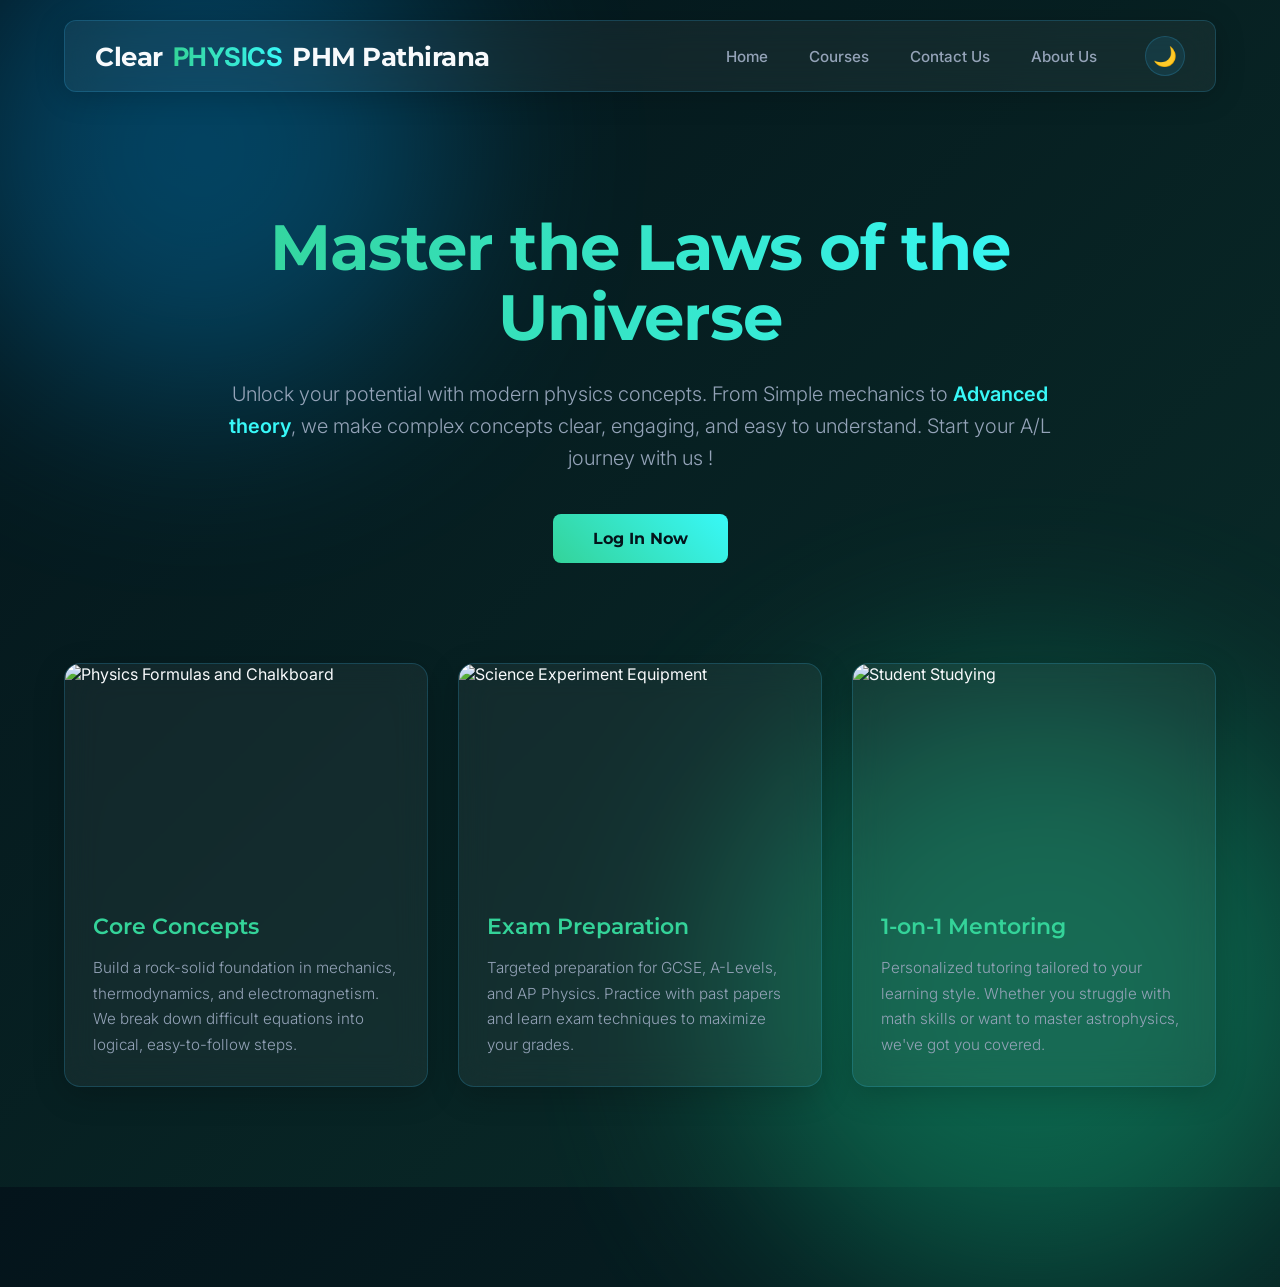
==== index.html @ cc05327d "Add files via upload" ====
<!DOCTYPE html>
<html lang="en">
<head>
    <meta charset="UTF-8">
    <meta name="viewport" content="width=device-width, initial-scale=1.0">
    <title>Physics Tuition | Master the Universe</title>
    <!-- Professional Fonts: Montserrat & Inter -->
    <link rel="preconnect" href="https://fonts.googleapis.com">
    <link href="https://fonts.googleapis.com/css2?family=Inter:wght@300;400;600&family=Montserrat:wght@500;600;700&display=swap" rel="stylesheet">
    <!-- Google Identity Services (Sign in with Google) -->
    <script src="https://accounts.google.com/gsi/client" async defer></script>
    <!-- External Stylesheet -->
    <link rel="stylesheet" href="styles.css">
</head>
<body>

    <!-- Reading Progress Bar -->
    <div class="progress-bar-container">
        <div class="progress-bar-fill" id="progress-bar-fill"></div>
    </div>

    <!-- Ambient Background Graphics -->
    <div class="graphic-shape shape-1"></div>
    <div class="graphic-shape shape-2"></div>

    <!-- Navigation -->
    <nav>
        <div class="logo">Clear<span>PHYSICS</span> PHM Pathirana</div>
        <ul class="nav-links">
            <li><a href="#" class="marketing-link" id="nav-home-link">Home</a></li>
            <li><a href="#" class="marketing-link" id="nav-courses-link">Courses</a></li>
            <li><a href="#" id="nav-contact-link">Contact Us</a></li>
            <li><a href="#" class="marketing-link">About Us</a></li>
            <li><a href="#" id="nav-edit-details-link" style="display:none;">Edit My Details</a></li>
            <li><a href="#academics-section" id="nav-academics-link" style="display:none;">My Academics</a></li>
            <li><a href="#" id="nav-signout-link" style="display:none;">Sign Out</a></li>
            <li>
                <!-- Dark/Light Mode Toggle -->
                <button id="theme-toggle" class="theme-toggle" title="Toggle Dark/Light Mode">🌙</button>
            </li>
        </ul>
    </nav>

    <!-- Hero Section -->
    <section class="hero">
        <h1>Master the Laws of the Universe</h1>
        <p>Unlock your potential with modern physics concepts. From Simple mechanics to <span>Advanced theory</span>, we make complex concepts clear, engaging, and easy to understand. Start your A/L journey with us !</p>
        <button type="button" class="btn" id="book-session-btn">Log In Now</button>
        <div class="student-status" id="student-status" style="display:none;"></div>
    </section>

    <!-- Course Mode: pick a batch to sign in for -->
    <section class="course-mode-section" id="course-mode-section" style="display:none;">
        <div class="academics-header">
            <h2>Choose Your A/L Batch</h2>
            <p>Select your batch to sign in with Google and access papers, notes, and recordings.</p>
        </div>
        <div class="course-tiles-grid" id="course-tiles-grid">
            <div class="course-select-tile" data-batch="2027">
                <h3>2027 Papers</h3>
                <p>For students sitting the 2027 A/L examination.</p>
            </div>
            <div class="course-select-tile" data-batch="2028">
                <h3>2028 Papers</h3>
                <p>For students sitting the 2028 A/L examination.</p>
            </div>
        </div>
    </section>

    <!-- Login / Booking Modal -->
    <div class="modal-overlay" id="booking-modal">
        <div class="modal-box">
            <button class="modal-close" id="modal-close-btn" title="Close">&times;</button>

            <div id="modal-pre-login">
                <h2>Sign in to Book</h2>
                <p>Sign in with Google to schedule your physics session. We'll use your account to confirm your booking details.</p>
                <div class="google-signin-slot" id="google-signin-slot"></div>
                <div class="modal-status" id="modal-status"></div>
            </div>

            <div id="modal-post-login" style="display:none;">
                <h2 id="modal-post-login-title">Complete Your Profile</h2>
                <div class="modal-user" id="modal-user">
                    <img id="modal-user-avatar" src="" alt="">
                    <div>
                        <div class="name" id="modal-user-name"></div>
                        <div class="email" id="modal-user-email"></div>
                    </div>
                </div>
                <p>Just a few details so we can set up your batch access.</p>

                <form id="registration-form" class="reg-form">
                    <label for="reg-fullname">Full Name</label>
                    <input type="text" id="reg-fullname" required placeholder="As per school records">

                    <label for="reg-whatsapp">WhatsApp Number</label>
                    <input type="tel" id="reg-whatsapp" required placeholder="0771234567 or +94771234567" inputmode="tel" maxlength="12">

                    <label for="reg-contact">Contact Number (if different)</label>
                    <input type="tel" id="reg-contact" placeholder="Optional" inputmode="tel" maxlength="12">

                    <label for="reg-parent-name">Parent / Guardian Name</label>
                    <input type="text" id="reg-parent-name" required>

                    <label for="reg-parent-contact">Parent / Guardian Contact Number</label>
                    <input type="tel" id="reg-parent-contact" required placeholder="0771234567 or +94771234567" inputmode="tel" maxlength="12">

                    <label for="reg-school">School</label>
                    <input type="text" id="reg-school" required>

                    <label for="reg-stream">A/L Stream</label>
                    <select id="reg-stream" required>
                        <option value="" disabled selected>Select your stream</option>
                        <option value="Physical Science (Maths)">Physical Science (Combined Maths)</option>
                        <option value="Biological Science">Biological Science</option>
                        <option value="Engineering Technology">Engineering Technology</option>
                        <option value="Other">Other</option>
                    </select>

                    <label for="reg-batch">A/L Batch</label>
                    <select id="reg-batch" required>
                        <option value="" disabled selected>Select your batch</option>
                        <option value="2027">2027 A/L Batch</option>
                        <option value="2028">2028 A/L Batch</option>
                    </select>

                    <button type="submit" class="btn" id="reg-submit-btn" style="width:100%; margin-top:10px;">Save & Unlock My Batch</button>
                    <button type="button" class="btn btn-danger" id="reg-clear-all-btn" style="width:100%; margin-top:10px; display:none;">Clear All My Data</button>
                    <div class="modal-status" id="reg-status"></div>
                </form>
            </div>

            <div id="modal-done" style="display:none;">
                <h2>You're All Set 🎉</h2>
                <p id="modal-done-text">Your profile is saved. Head to your batch dashboard to access notes and recordings.</p>
                <a href="#academics-section" class="btn" id="proceed-academics-btn" style="width:100%; text-align:center;">Go to My Academics</a>
            </div>
        </div>
    </div>

    <!-- Student Academics Dashboard (hidden until registered) -->
    <section class="academics-section" id="academics-section" style="display:none;">
        <div class="academics-header">
            <h2 id="academics-batch-title">My Batch</h2>
            <p>Notes and class recordings for your A/L batch, added as classes progress.</p>
        </div>

        <!-- Month picker (shown first) -->
        <div class="academics-grid" id="months-grid"></div>

        <!-- Content view for a selected month -->
        <div id="month-content-view" style="display:none;">
            <button type="button" class="back-link" id="back-to-months-btn">&larr; Back to months</button>
            <h3 id="month-content-title" class="month-content-title"></h3>

            <!-- Locked state: payment slip upload -->
            <div id="month-locked-panel" style="display:none;">
                <div class="locked-card">
                    <p id="locked-status-text">This month isn't unlocked yet. Upload your payment slip below and your teacher will review it — once accepted, you'll have permanent access.</p>
                    <form id="slip-upload-form" class="slip-form">
                        <label for="slip-file-input">Payment Slip (image or PDF)</label>
                        <input type="file" id="slip-file-input" accept="image/*,.pdf" required>
                        <button type="submit" class="btn" id="slip-submit-btn" style="width:100%; margin-top:14px;">Upload Payment Slip</button>
                        <div class="modal-status" id="slip-status"></div>
                    </form>
                </div>
            </div>

            <!-- Unlocked state: content cards -->
            <div id="month-content-panels" style="display:none;">
                <div class="academics-subhead"><h3>🎥 Live Classes</h3></div>
                <div class="academics-grid content-grid" id="live-grid"></div>

                <div class="academics-subhead"><h3>📼 Class Recordings</h3></div>
                <div class="academics-grid content-grid" id="recordings-grid"></div>

                <div class="academics-subhead"><h3>📄 Notes & PDFs</h3></div>
                <div class="academics-grid content-grid" id="notes-grid"></div>
            </div>
        </div>
    </section>

    <!-- Clear All Confirmation Modal -->
    <div class="modal-overlay" id="confirm-clear-modal">
        <div class="modal-box modal-box-small">
            <h2>Clear All Your Data?</h2>
            <p>This permanently deletes your registration details from this site and from the class records sheet. You'll need to sign in and register again from scratch to get batch access.</p>
            <div class="confirm-actions">
                <button type="button" class="btn btn-secondary" id="confirm-clear-cancel-btn">Cancel</button>
                <button type="button" class="btn btn-danger" id="confirm-clear-yes-btn">Yes, Clear Everything</button>
            </div>
            <div class="modal-status" id="confirm-clear-status"></div>
        </div>
    </div>

    <!-- Contact Mode: get in touch directly -->
    <section class="academics-section" id="contact-section" style="display:none;">
        <div class="academics-header">
            <h2>Get in Touch</h2>
            <p>Reach out directly — pick whichever way works best for you.</p>
        </div>
        <div class="contact-grid">
            <a class="contact-card" href="tel:+94777777777">
                <div class="contact-icon-badge">
                    <svg viewBox="0 0 24 24" fill="none" stroke="currentColor" stroke-width="2" stroke-linecap="round" stroke-linejoin="round">
                        <path d="M22 16.92v3a2 2 0 0 1-2.18 2 19.79 19.79 0 0 1-8.63-3.07 19.5 19.5 0 0 1-6-6 19.79 19.79 0 0 1-3.07-8.67A2 2 0 0 1 4.11 2h3a2 2 0 0 1 2 1.72c.127.96.362 1.903.7 2.81a2 2 0 0 1-.45 2.11L8.09 9.91a16 16 0 0 0 6 6l1.27-1.27a2 2 0 0 1 2.11-.45c.907.338 1.85.573 2.81.7A2 2 0 0 1 22 16.92z"/>
                    </svg>
                </div>
                <div class="contact-title">Call</div>
                <div class="contact-value">077 777 7777</div>
                <span class="contact-action">Tap to Call</span>
            </a>

            <a class="contact-card contact-whatsapp" href="https://wa.me/94777777777" target="_blank" rel="noopener">
                <div class="contact-icon-badge">
                    <svg viewBox="0 0 24 24" fill="none" stroke="currentColor" stroke-width="2" stroke-linecap="round" stroke-linejoin="round">
                        <path d="M21 11.5a8.38 8.38 0 0 1-.9 3.8 8.5 8.5 0 0 1-7.6 4.7 8.38 8.38 0 0 1-3.8-.9L3 21l1.9-5.7a8.38 8.38 0 0 1-.9-3.8 8.5 8.5 0 0 1 4.7-7.6 8.38 8.38 0 0 1 3.8-.9h.5a8.48 8.48 0 0 1 8 8v.5z"/>
                    </svg>
                </div>
                <div class="contact-title">WhatsApp</div>
                <div class="contact-value">077 777 7777</div>
                <span class="contact-action">Chat on WhatsApp</span>
            </a>

            <a class="contact-card contact-telegram" href="https://t.me/+94777777777" target="_blank" rel="noopener">
                <div class="contact-icon-badge">
                    <svg viewBox="0 0 24 24" fill="none" stroke="currentColor" stroke-width="2" stroke-linecap="round" stroke-linejoin="round">
                        <line x1="22" y1="2" x2="11" y2="13"/>
                        <polygon points="22 2 15 22 11 13 2 9 22 2"/>
                    </svg>
                </div>
                <div class="contact-title">Telegram</div>
                <div class="contact-value">077 777 7777</div>
                <span class="contact-action">Message on Telegram</span>
            </a>

            <a class="contact-card" href="mailto:mymail@gmail.com">
                <div class="contact-icon-badge">
                    <svg viewBox="0 0 24 24" fill="none" stroke="currentColor" stroke-width="2" stroke-linecap="round" stroke-linejoin="round">
                        <rect x="2" y="4" width="20" height="16" rx="2"/>
                        <path d="M22 6l-10 7L2 6"/>
                    </svg>
                </div>
                <div class="contact-title">Email</div>
                <div class="contact-value">mymail@gmail.com</div>
                <span class="contact-action">Send an Email</span>
            </a>
        </div>
    </section>

    <!-- Courses Mode: choose a batch to sign in for -->
    <section class="academics-section" id="courses-section" style="display:none;">
        <div class="academics-header">
            <h2>Choose Your Batch</h2>
            <p>Select your A/L batch to sign in and access papers, notes, and recordings.</p>
        </div>
        <div class="tiles-container courses-tiles" id="courses-tiles-grid">
            <div class="glass-tile course-tile" data-batch="2027">
                <div class="tile-content">
                    <h3>2027 Papers</h3>
                    <p>Sign in to access notes, past papers, and class recordings for the 2027 A/L batch.</p>
                </div>
            </div>
            <div class="glass-tile course-tile" data-batch="2028">
                <div class="tile-content">
                    <h3>2028 Papers</h3>
                    <p>Sign in to access notes, past papers, and class recordings for the 2028 A/L batch.</p>
                </div>
            </div>
        </div>
    </section>

    <!-- Glass Tiles with Physics Images -->
    <section class="tiles-container">
        
        <!-- Tile 1 -->
        <div class="glass-tile">
            <div class="tile-image">
                <img src="https://images.unsplash.com/photo-1635070041078-e363dbe005cb?q=80&w=600&auto=format&fit=crop" alt="Physics Formulas and Chalkboard">
            </div>
            <div class="tile-content">
                <h3>Core Concepts</h3>
                <p>Build a rock-solid foundation in mechanics, thermodynamics, and electromagnetism. We break down difficult equations into logical, easy-to-follow steps.</p>
            </div>
        </div>

        <!-- Tile 2 -->
        <div class="glass-tile">
            <div class="tile-image">
                <img src="https://images.unsplash.com/photo-1532094349884-543bc11b234d?q=80&w=600&auto=format&fit=crop" alt="Science Experiment Equipment">
            </div>
            <div class="tile-content">
                <h3>Exam Preparation</h3>
                <p>Targeted preparation for GCSE, A-Levels, and AP Physics. Practice with past papers and learn exam techniques to maximize your grades.</p>
            </div>
        </div>

        <!-- Tile 3 -->
        <div class="glass-tile">
            <div class="tile-image">
                <img src="https://images.unsplash.com/photo-1546410531-bb4caa6b424d?q=80&w=600&auto=format&fit=crop" alt="Student Studying">
            </div>
            <div class="tile-content">
                <h3>1-on-1 Mentoring</h3>
                <p>Personalized tutoring tailored to your learning style. Whether you struggle with math skills or want to master astrophysics, we've got you covered.</p>
            </div>
        </div>
    </section>

    <!-- External JavaScript -->
    <script src="script.js"></script>
</body>
</html>
---- styles.css ----
/* --- Dark Mode (Default): Blue & Green Ocean Theme --- */
:root {
    --bg-gradient: linear-gradient(135deg, #04141b 0%, #0a2e2a 100%);
    --text-light: #F8FAFC;
    --text-muted: #94A3B8;
    --accent-blue:#34D399 ;     /* Bright familiar blue */
    --accent-green: #38f8f8;    /* Mint/Emerald green */
    --btn-text: #04141b;
    --glass-bg: rgba(255, 255, 255, 0.05);
    --glass-border: rgba(56, 189, 248, 0.2);
    --glass-shadow: rgba(0, 0, 0, 0.2);
    --hover-bg: rgba(56, 189, 248, 0.1);
    --shape-1: #0284c7;         /* Solid Blue */
    --shape-2: #10B981;         /* Solid Green */
}

/* --- Light Mode: Clean Crisp Blue/Green --- */
body[data-theme="light"] {
    --bg-gradient: linear-gradient(135deg, #f0f9ff 0%, #e6fffa 100%);
    --text-light: #0f172a;      /* Dark slate text for readability */
    --text-muted: #475569;
    --accent-blue: #0284c7;     /* Deep professional blue */
    --accent-green: #059669;    /* Deep professional green */
    --btn-text: #ffffff;
    --glass-bg: rgba(255, 255, 255, 0.6);
    --glass-border: rgba(2, 132, 199, 0.2);
    --glass-shadow: rgba(2, 132, 199, 0.1);
    --hover-bg: rgba(2, 132, 199, 0.08);
    --shape-1: #bae6fd;         /* Soft light blue */
    --shape-2: #a7f3d0;         /* Soft light green */
}

* {
    margin: 0;
    padding: 0;
    box-sizing: border-box;
    font-family: 'Inter', sans-serif;
}

body {
    background: var(--bg-gradient);
    color: var(--text-light);
    min-height: 100vh;
    display: flex;
    flex-direction: column;
    align-items: center;
    overflow-x: hidden;
    position: relative;
    transition: background 0.4s ease, color 0.4s ease;
}

/* --- Reading Progress Bar --- */
.progress-bar-container {
    position: fixed;
    top: 0;
    left: 0;
    width: 100%;
    height: 4px;
    background: transparent;
    z-index: 2000;
}

.progress-bar-fill {
    height: 100%;
    width: 0%;
    background: linear-gradient(90deg, var(--accent-blue), var(--accent-green));
    transition: width 0.1s ease-out;
}

/* --- Ambient Science Background Graphics --- */
.graphic-shape {
    position: absolute;
    border-radius: 50%;
    filter: blur(100px);
    z-index: -1;
    opacity: 0.4;
    transition: background 0.4s ease;
}
.shape-1 { top: -100px; left: -50px; width: 500px; height: 500px; background: var(--shape-1); }
.shape-2 { bottom: -100px; right: -50px; width: 600px; height: 600px; background: var(--shape-2); }

/* --- Navigation --- */
nav {
    width: 90%;
    max-width: 1200px;
    margin: 20px auto;
    padding: 15px 30px;
    background: var(--glass-bg);
    backdrop-filter: blur(16px);
    -webkit-backdrop-filter: blur(16px);
    border: 1px solid var(--glass-border);
    border-radius: 12px;
    display: flex;
    justify-content: space-between;
    align-items: center;
    box-shadow: 0 4px 30px var(--glass-shadow);
    position: sticky;
    top: 10px;
    z-index: 100;
}

.logo {
    font-family: 'Montserrat', sans-serif;
    font-weight: 700;
    font-size: 1.6rem;
    letter-spacing: -0.5px;
    color: var(--text-light);
    display: flex;
    align-items: center;
    gap: 10px;
}

.logo span {
    /* Beautiful Blue to Green Gradient */
    background: linear-gradient(90deg, var(--accent-blue), var(--accent-green));
    -webkit-background-clip: text;
    -webkit-text-fill-color: transparent;
}

.nav-links {
    display: flex;
    gap: 5px;
    list-style: none;
    align-items: center;
}

.nav-links a {
    color: var(--text-muted);
    text-decoration: none;
    font-weight: 500;
    font-size: 0.95rem;
    transition: color 0.3s ease, background 0.3s ease;
    padding: 8px 18px;
    border-radius: 8px;
}

.nav-links a:hover {
    color: var(--text-light);
    background: var(--hover-bg);
}

/* --- Dark/Light Mode Toggle Button --- */
.theme-toggle {
    background: var(--hover-bg);
    border: 1px solid var(--glass-border);
    width: 40px;
    height: 40px;
    border-radius: 50%;
    cursor: pointer;
    font-size: 1.2rem;
    display: flex;
    align-items: center;
    justify-content: center;
    transition: transform 0.3s ease, background 0.3s ease;
    margin-left: 10px;
    color: var(--text-light);
}

.theme-toggle:hover {
    transform: rotate(20deg) scale(1.1);
    background: var(--accent-blue);
    color: var(--btn-text);
}

/* --- Hero Section --- */
.hero {
    text-align: center;
    padding: 100px 20px 80px;
    max-width: 900px;
}

.hero h1 {
    font-family: 'Montserrat', sans-serif;
    font-size: 4rem;
    font-weight: 700;
    margin-bottom: 25px;
    line-height: 1.1;
    letter-spacing: -1px;
    background: linear-gradient(90deg, var(--accent-blue), var(--accent-green));
    -webkit-background-clip: text;
    -webkit-text-fill-color: transparent;
}

.hero p {
    font-size: 1.25rem;
    font-weight: 300;
    margin-bottom: 40px;
    color: var(--text-muted);
    line-height: 1.6;
}

.hero p span {
    color: var(--accent-green);
    font-weight: 600;
}

.btn {
    padding: 15px 40px;
    background: linear-gradient(45deg, var(--accent-blue), var(--accent-green));
    color: var(--btn-text);
    text-decoration: none;
    border-radius: 8px;
    font-weight: 700;
    font-size: 1rem;
    font-family: 'Montserrat', sans-serif;
    transition: transform 0.3s ease, box-shadow 0.3s ease;
    border: none;
    display: inline-block;
}

.btn:hover {
    transform: translateY(-3px);
    box-shadow: 0 10px 25px rgba(56, 189, 248, 0.4);
}

/* --- Course Mode: batch picker before sign-in --- */
body.course-mode .hero,
body.course-mode .tiles-container:not(.courses-tiles) {
    display: none !important;
}

.course-tile {
    cursor: pointer;
}

.course-tile:hover {
    border-color: var(--accent-blue);
}

/* --- Contact Mode --- */
body.contact-mode .hero,
body.contact-mode .tiles-container {
    display: none !important;
}

.contact-grid {
    display: grid;
    grid-template-columns: repeat(auto-fit, minmax(220px, 1fr));
    gap: 24px;
}

.contact-card {
    background: var(--glass-bg);
    backdrop-filter: blur(16px);
    -webkit-backdrop-filter: blur(16px);
    border: 1px solid var(--glass-border);
    border-radius: 16px;
    padding: 32px 24px;
    text-align: center;
    text-decoration: none;
    display: flex;
    flex-direction: column;
    align-items: center;
    gap: 6px;
    transition: transform 0.3s ease, border-color 0.3s ease, box-shadow 0.3s ease;
}

.contact-card:hover {
    transform: translateY(-8px);
    border-color: var(--accent-green);
    box-shadow: 0 12px 32px var(--glass-shadow);
}

.contact-icon-badge {
    width: 64px;
    height: 64px;
    border-radius: 50%;
    display: flex;
    align-items: center;
    justify-content: center;
    background: linear-gradient(135deg, var(--accent-blue), var(--accent-green));
    color: var(--btn-text);
    margin-bottom: 10px;
    transition: transform 0.3s ease;
}

.contact-icon-badge svg {
    width: 28px;
    height: 28px;
}

.contact-card:hover .contact-icon-badge {
    transform: scale(1.08);
}

.contact-title {
    font-family: 'Montserrat', sans-serif;
    font-weight: 600;
    font-size: 1.1rem;
    color: var(--text-light);
}

.contact-value {
    color: var(--text-muted);
    font-size: 0.9rem;
}

.contact-action {
    margin-top: 14px;
    padding: 8px 18px;
    border-radius: 20px;
    font-size: 0.8rem;
    font-weight: 600;
    background: linear-gradient(45deg, var(--accent-blue), var(--accent-green));
    color: var(--btn-text);
}

.contact-whatsapp .contact-icon-badge {
    background: #25D366;
    color: #ffffff;
}

.contact-whatsapp:hover {
    border-color: #25D366;
}

.contact-whatsapp:hover .contact-action {
    background: #25D366;
}

.contact-telegram .contact-icon-badge {
    background: #29A9EB;
    color: #ffffff;
}

.contact-telegram:hover {
    border-color: #29A9EB;
}

.contact-telegram:hover .contact-action {
    background: #29A9EB;
}

/* --- Student Mode: hide marketing content, focus on academics --- */
body.student-mode .hero,
body.student-mode .tiles-container,
body.student-mode .marketing-link {
    display: none !important;
}

body.student-mode .academics-section {
    margin-top: 60px;
}

/* --- Student Academics Dashboard --- */
.academics-section {
    width: 90%;
    max-width: 1200px;
    margin: 20px auto 60px;
}

.academics-header {
    text-align: center;
    margin-bottom: 30px;
}

.academics-header h2 {
    font-family: 'Montserrat', sans-serif;
    font-size: 2.2rem;
    background: linear-gradient(90deg, var(--accent-blue), var(--accent-green));
    -webkit-background-clip: text;
    -webkit-text-fill-color: transparent;
    margin-bottom: 10px;
}

.academics-header p {
    color: var(--text-muted);
}

.academics-subhead {
    margin: 30px 0 15px;
}

.academics-subhead h3 {
    font-family: 'Montserrat', sans-serif;
    font-size: 1.2rem;
    color: var(--text-light);
}

.academics-grid {
    display: grid;
    grid-template-columns: repeat(auto-fit, minmax(260px, 1fr));
    gap: 20px;
}

.academics-card {
    background: var(--glass-bg);
    backdrop-filter: blur(16px);
    -webkit-backdrop-filter: blur(16px);
    border: 1px solid var(--glass-border);
    border-radius: 14px;
    padding: 20px;
    display: flex;
    flex-direction: column;
    gap: 8px;
    text-decoration: none;
    transition: transform 0.3s ease, border-color 0.3s ease;
}

.academics-card:hover {
    transform: translateY(-4px);
    border-color: var(--accent-green);
}

.academics-card .card-title {
    font-weight: 600;
    color: var(--text-light);
    font-size: 1rem;
}

.academics-card .card-meta {
    font-size: 0.8rem;
    color: var(--accent-green);
}

.academics-empty {
    color: var(--text-muted);
    font-size: 0.9rem;
    font-style: italic;
}

.student-status {
    margin-top: 15px;
    font-size: 0.9rem;
    color: var(--accent-green);
}

/* --- Glass Tiles Section --- */
.tiles-container {
    display: grid;
    grid-template-columns: repeat(auto-fit, minmax(320px, 1fr));
    gap: 30px;
    width: 90%;
    max-width: 1200px;
    margin: 20px auto 100px;
}

.glass-tile {
    background: var(--glass-bg);
    backdrop-filter: blur(16px);
    -webkit-backdrop-filter: blur(16px);
    border: 1px solid var(--glass-border);
    border-radius: 16px;
    overflow: hidden;
    box-shadow: 0 8px 32px var(--glass-shadow);
    transition: transform 0.4s ease, border-color 0.4s ease;
    display: flex;
    flex-direction: column;
}

.glass-tile:hover {
    transform: translateY(-8px);
    border-color: var(--accent-green);
}

.tile-image {
    height: 220px;
    width: 100%;
    overflow: hidden;
}

.tile-image img {
    width: 100%;
    height: 100%;
    object-fit: cover;
    transition: transform 0.5s ease;
}

.glass-tile:hover .tile-image img {
    transform: scale(1.05);
}

.tile-content {
    padding: 28px;
    flex-grow: 1;
    display: flex;
    flex-direction: column;
}

.glass-tile h3 {
    font-family: 'Montserrat', sans-serif;
    font-size: 1.4rem;
    margin-bottom: 15px;
    font-weight: 600;
    color: var(--accent-blue); /* Using familiar blue for titles */
}

.glass-tile p {
    font-weight: 300;
    line-height: 1.7;
    color: var(--text-muted);
    font-size: 0.95rem;
}

/* --- Login Modal --- */
.modal-overlay {
    display: none;
    position: fixed;
    inset: 0;
    background: rgba(0, 0, 0, 0.6);
    backdrop-filter: blur(4px);
    z-index: 1000;
    align-items: center;
    justify-content: center;
}

.modal-overlay.active {
    display: flex;
}

.modal-box {
    background: var(--bg-gradient);
    border: 1px solid var(--glass-border);
    border-radius: 16px;
    padding: 40px;
    width: 90%;
    max-width: 380px;
    text-align: center;
    box-shadow: 0 20px 60px rgba(0, 0, 0, 0.4);
    position: relative;
    animation: modalIn 0.25s ease;
}

@keyframes modalIn {
    from { opacity: 0; transform: translateY(-20px) scale(0.97); }
    to { opacity: 1; transform: translateY(0) scale(1); }
}

.modal-close {
    position: absolute;
    top: 14px;
    right: 16px;
    background: none;
    border: none;
    color: var(--text-muted);
    font-size: 1.4rem;
    cursor: pointer;
    line-height: 1;
}

.modal-close:hover {
    color: var(--text-light);
}

.modal-box h2 {
    font-family: 'Montserrat', sans-serif;
    font-size: 1.5rem;
    margin-bottom: 10px;
    color: var(--text-light);
}

.modal-box p {
    color: var(--text-muted);
    font-size: 0.95rem;
    margin-bottom: 28px;
    line-height: 1.5;
}

.google-signin-slot {
    display: flex;
    justify-content: center;
    margin-bottom: 10px;
}

.modal-status {
    margin-top: 18px;
    font-size: 0.85rem;
    color: var(--accent-green);
    min-height: 1.2em;
}

/* After successful login: booking confirmation state */
.modal-user {
    display: none;
    align-items: center;
    gap: 12px;
    background: var(--glass-bg);
    border: 1px solid var(--glass-border);
    border-radius: 10px;
    padding: 12px 16px;
    margin-bottom: 20px;
    text-align: left;
}

.modal-user img {
    width: 40px;
    height: 40px;
    border-radius: 50%;
}

.modal-user .name {
    font-weight: 600;
    font-size: 0.95rem;
    color: var(--text-light);
}

.modal-user .email {
    font-size: 0.8rem;
    color: var(--text-muted);
}

/* --- Registration Form --- */
.reg-form {
    display: flex;
    flex-direction: column;
    text-align: left;
    gap: 4px;
    max-height: 55vh;
    overflow-y: auto;
    padding-right: 4px;
}

.reg-form label {
    font-size: 0.8rem;
    color: var(--text-muted);
    margin-top: 10px;
    font-weight: 500;
}

.reg-form input,
.reg-form select {
    background: var(--glass-bg);
    border: 1px solid var(--glass-border);
    border-radius: 8px;
    padding: 10px 12px;
    color: var(--text-light);
    font-size: 0.95rem;
    font-family: inherit;
}

.reg-form input:focus,
.reg-form select:focus {
    outline: none;
    border-color: var(--accent-blue);
}

.reg-form select option {
    color: #0f172a;
}

.reg-form input.input-error {
    border-color: #f87171;
}

.reg-form .field-error {
    color: #f87171;
    font-size: 0.75rem;
    margin-top: 2px;
}

/* --- Danger / Secondary Buttons --- */
.btn-danger {
    background: transparent;
    background-image: none;
    border: 1px solid #f87171;
    color: #f87171;
    box-shadow: none;
}

.btn-danger:hover {
    background: rgba(248, 113, 113, 0.1);
    transform: none;
    box-shadow: none;
}

.btn-secondary {
    background: var(--glass-bg);
    background-image: none;
    border: 1px solid var(--glass-border);
    color: var(--text-light);
    box-shadow: none;
}

.btn-secondary:hover {
    background: var(--hover-bg);
    transform: none;
    box-shadow: none;
}

/* --- Small Confirmation Dialog (stacks above the main modal) --- */
#confirm-clear-modal {
    z-index: 1100;
}

.modal-box-small {
    max-width: 340px;
    padding: 32px;
}

.confirm-actions {
    display: flex;
    flex-direction: column;
    gap: 10px;
    margin-top: 10px;
}

/* Responsive Design */
@media (max-width: 768px) {
    .hero h1 {
        font-size: 2.8rem;
    }
    nav {
        flex-direction: column;
        border-radius: 12px;
        padding: 15px;
        gap: 15px;
    }
    .nav-links {
        flex-wrap: wrap;
        justify-content: center;
    }
}

/* =========================================================
   Months & Content View (LMS)
   ========================================================= */
.back-link {
    background: none;
    border: none;
    color: var(--accent-blue);
    font-weight: 600;
    cursor: pointer;
    font-size: 0.9rem;
    padding: 8px 0;
    margin-bottom: 10px;
}
.back-link:hover { text-decoration: underline; }

.month-content-title {
    font-family: 'Montserrat', sans-serif;
    font-size: 1.6rem;
    margin-bottom: 20px;
    background: linear-gradient(90deg, var(--accent-blue), var(--accent-green));
    -webkit-background-clip: text;
    -webkit-text-fill-color: transparent;
}

.card-desc {
    font-size: 0.82rem;
    color: var(--text-muted);
    margin-top: 4px;
}

.month-card { cursor: pointer; }

.locked-card {
    background: var(--glass-bg);
    border: 1px solid var(--glass-border);
    border-radius: 14px;
    padding: 28px;
    max-width: 480px;
}
.locked-card p {
    color: var(--text-muted);
    margin-bottom: 6px;
    line-height: 1.5;
}

.slip-form {
    display: flex;
    flex-direction: column;
    gap: 6px;
    margin-top: 16px;
}
.slip-form label {
    font-size: 0.8rem;
    color: var(--text-muted);
    font-weight: 500;
}
.slip-form input[type="file"] {
    background: var(--glass-bg);
    border: 1px solid var(--glass-border);
    border-radius: 8px;
    padding: 10px;
    color: var(--text-light);
    font-size: 0.85rem;
}

.content-grid {
    grid-template-columns: repeat(auto-fit, minmax(220px, 1fr));
}

.content-card {
    background: var(--glass-bg);
    backdrop-filter: blur(16px);
    -webkit-backdrop-filter: blur(16px);
    border: 1px solid var(--glass-border);
    border-radius: 14px;
    padding: 22px;
    display: flex;
    flex-direction: column;
    align-items: flex-start;
    gap: 6px;
    text-decoration: none;
    position: relative;
    transition: transform 0.3s ease, border-color 0.3s ease;
}
.content-card:hover {
    transform: translateY(-4px);
    border-color: var(--accent-green);
}
.content-card-icon {
    font-size: 1.8rem;
    margin-bottom: 6px;
}
.content-card .card-title {
    font-weight: 600;
    color: var(--text-light);
    font-size: 1rem;
}
.content-card .card-meta {
    font-size: 0.8rem;
    color: var(--text-muted);
}
.content-card-action {
    margin-top: 12px;
    padding: 7px 16px;
    border-radius: 20px;
    font-size: 0.78rem;
    font-weight: 600;
    background: linear-gradient(45deg, var(--accent-blue), var(--accent-green));
    color: var(--btn-text);
}
.content-card-badge {
    position: absolute;
    top: 14px;
    right: 14px;
    font-size: 0.7rem;
    font-weight: 700;
    color: #f87171;
}
.content-card--recording .content-card-action { background: linear-gradient(45deg, #6366f1, var(--accent-blue)); }
.content-card--pdf .content-card-action { background: linear-gradient(45deg, var(--accent-green), #059669); }

/* =========================================================
   Admin Dashboard
   ========================================================= */
.admin-shell {
    width: 92%;
    max-width: 1300px;
    margin: 30px auto 80px;
}

.admin-tabs {
    display: flex;
    flex-wrap: wrap;
    gap: 8px;
    margin-bottom: 24px;
}
.admin-tab-btn {
    background: var(--glass-bg);
    border: 1px solid var(--glass-border);
    color: var(--text-muted);
    padding: 10px 20px;
    border-radius: 10px;
    cursor: pointer;
    font-weight: 600;
    font-size: 0.9rem;
    font-family: 'Montserrat', sans-serif;
}
.admin-tab-btn.active {
    color: var(--btn-text);
    background: linear-gradient(45deg, var(--accent-blue), var(--accent-green));
    border-color: transparent;
}

.admin-panel { display: none; }
.admin-panel.active { display: block; }

.admin-card {
    background: var(--glass-bg);
    border: 1px solid var(--glass-border);
    border-radius: 14px;
    padding: 24px;
    margin-bottom: 20px;
}

.admin-card h3 {
    font-family: 'Montserrat', sans-serif;
    margin-bottom: 14px;
    color: var(--text-light);
}

.admin-form-row {
    display: flex;
    flex-wrap: wrap;
    gap: 12px;
    margin-bottom: 12px;
}
.admin-form-row input,
.admin-form-row select,
.admin-form-row textarea {
    flex: 1 1 180px;
    background: rgba(255,255,255,0.06);
    border: 1px solid var(--glass-border);
    border-radius: 8px;
    padding: 10px 12px;
    color: var(--text-light);
    font-size: 0.9rem;
    font-family: inherit;
}

.admin-table-wrap { overflow-x: auto; }
.admin-table {
    width: 100%;
    border-collapse: collapse;
    font-size: 0.85rem;
}
.admin-table th, .admin-table td {
    text-align: left;
    padding: 10px 12px;
    border-bottom: 1px solid var(--glass-border);
    white-space: nowrap;
}
.admin-table th {
    color: var(--text-muted);
    font-weight: 600;
    font-size: 0.75rem;
    text-transform: uppercase;
    letter-spacing: 0.03em;
}

.pill {
    display: inline-block;
    padding: 3px 10px;
    border-radius: 20px;
    font-size: 0.72rem;
    font-weight: 700;
}
.pill-pending { background: rgba(250, 204, 21, 0.15); color: #facc15; }
.pill-accepted { background: rgba(52, 211, 153, 0.15); color: #34d399; }
.pill-rejected { background: rgba(248, 113, 113, 0.15); color: #f87171; }
.pill-active { background: rgba(52, 211, 153, 0.15); color: #34d399; }
.pill-blocked { background: rgba(248, 113, 113, 0.15); color: #f87171; }

.admin-btn-sm {
    padding: 6px 14px;
    border-radius: 8px;
    font-size: 0.78rem;
    font-weight: 600;
    cursor: pointer;
    border: 1px solid var(--glass-border);
    background: var(--glass-bg);
    color: var(--text-light);
    margin-right: 6px;
}
.admin-btn-sm.accept { border-color: #34d399; color: #34d399; }
.admin-btn-sm.reject { border-color: #f87171; color: #f87171; }
.admin-btn-sm:hover { background: var(--hover-bg); }

.admin-login-gate {
    max-width: 420px;
    margin: 100px auto;
    text-align: center;
}
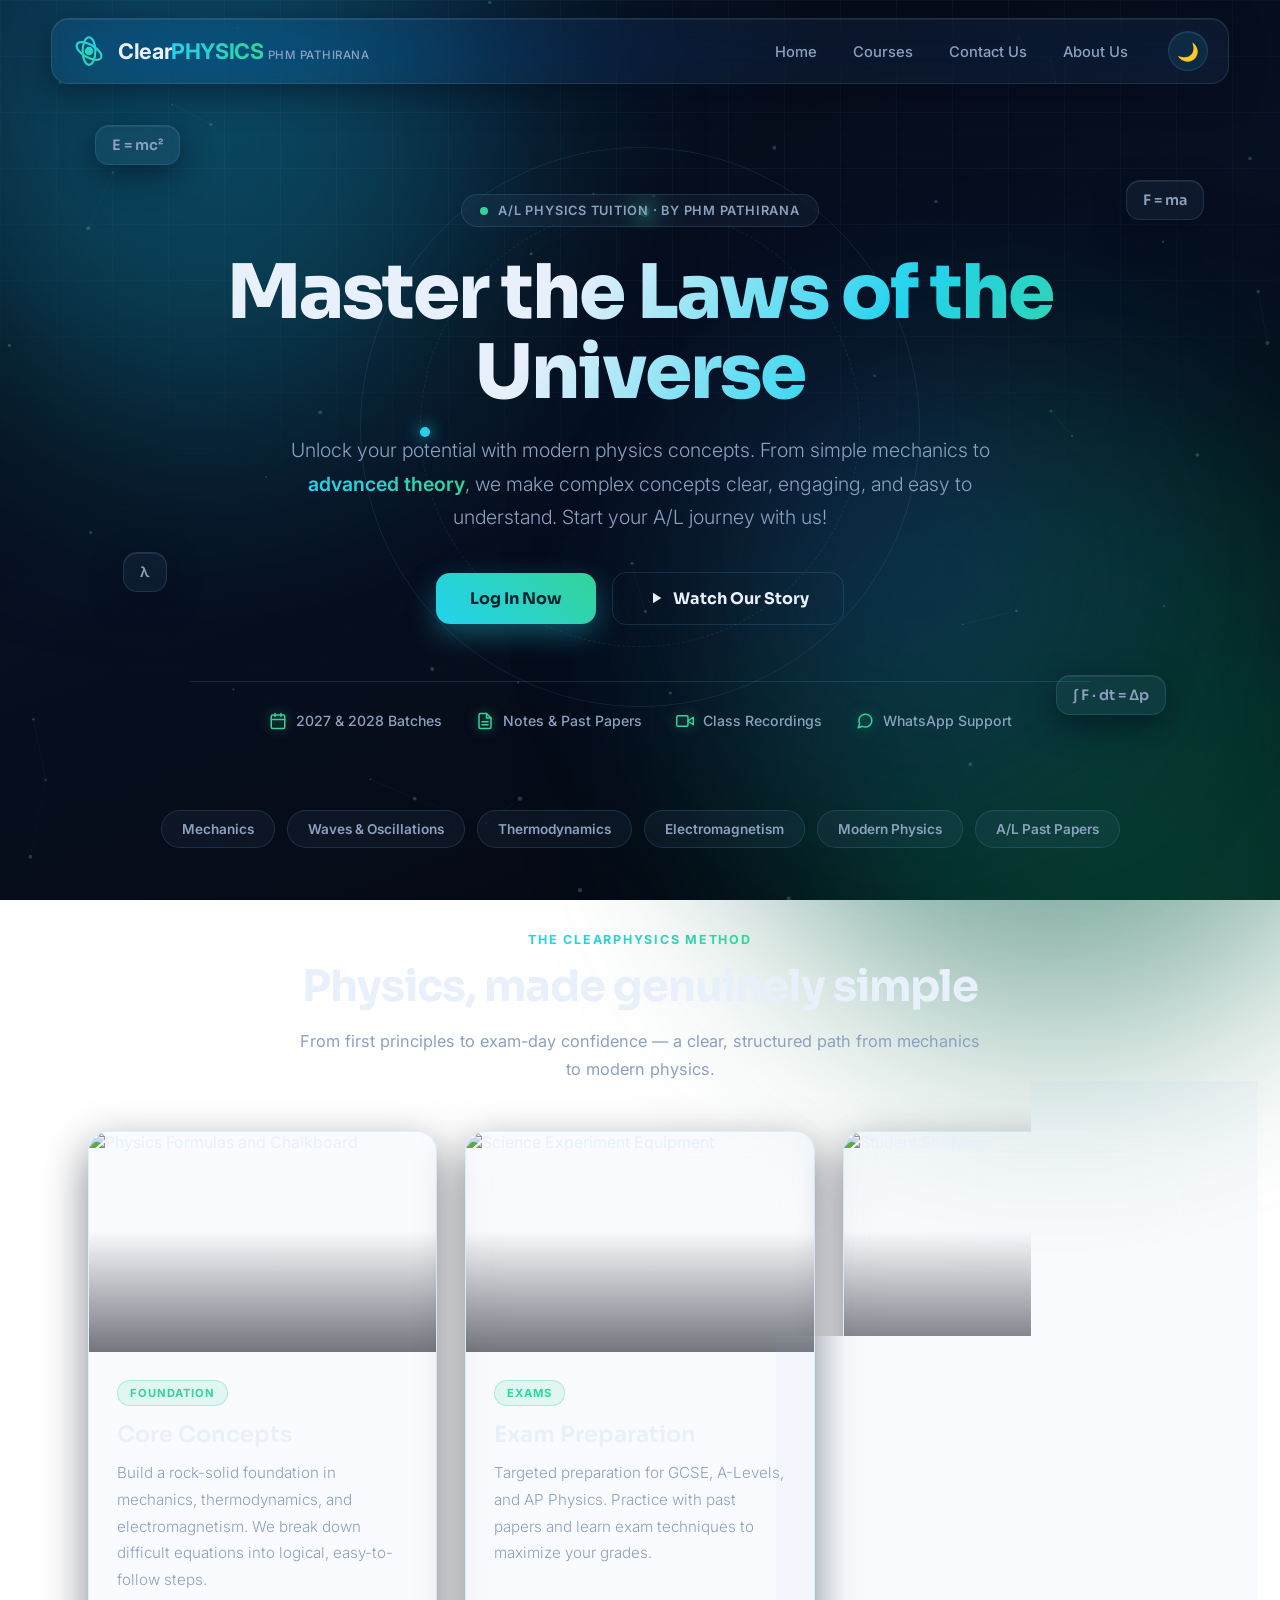
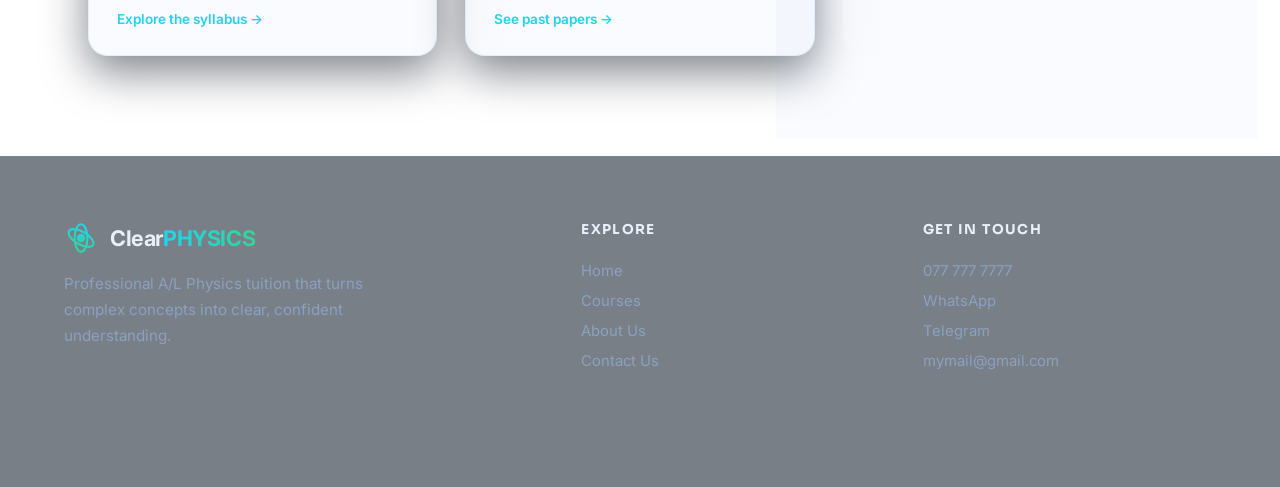
==== commit 54115019: "Redesign site with premium physics tuition UI" ====
--- a/index.html
+++ b/index.html
@@ -3,10 +3,13 @@
 <head>
     <meta charset="UTF-8">
     <meta name="viewport" content="width=device-width, initial-scale=1.0">
-    <title>Physics Tuition | Master the Universe</title>
-    <!-- Professional Fonts: Montserrat & Inter -->
+    <meta name="description" content="ClearPHYSICS — professional A/L Physics tuition by PHM Pathirana. Notes, past papers, live classes and recordings for the 2027 & 2028 A/L batches.">
+    <title>ClearPHYSICS | Master the Universe — A/L Physics Tuition</title>
+    <link rel="icon" href="data:image/svg+xml,%3Csvg xmlns='http://www.w3.org/2000/svg' viewBox='0 0 32 32'%3E%3Cdefs%3E%3ClinearGradient id='g' x1='0' y1='0' x2='1' y2='1'%3E%3Cstop offset='0' stop-color='%2322d3ee'/%3E%3Cstop offset='1' stop-color='%2334d399'/%3E%3C/linearGradient%3E%3C/defs%3E%3Ccircle cx='16' cy='16' r='4' fill='url(%23g)'/%3E%3Cellipse cx='16' cy='16' rx='13' ry='6' fill='none' stroke='url(%23g)' stroke-width='2' transform='rotate(30 16 16)'/%3E%3Cellipse cx='16' cy='16' rx='13' ry='6' fill='none' stroke='url(%23g)' stroke-width='2' transform='rotate(90 16 16)'/%3E%3C/svg%3E">
+    <!-- Professional Fonts: Sora (display) & Inter (body) -->
     <link rel="preconnect" href="https://fonts.googleapis.com">
-    <link href="https://fonts.googleapis.com/css2?family=Inter:wght@300;400;600&family=Montserrat:wght@500;600;700&display=swap" rel="stylesheet">
+    <link rel="preconnect" href="https://fonts.gstatic.com" crossorigin>
+    <link href="https://fonts.googleapis.com/css2?family=Inter:wght@300;400;500;600&family=Sora:wght@500;600;700;800&display=swap" rel="stylesheet">
     <!-- Google Identity Services (Sign in with Google) -->
     <script src="https://accounts.google.com/gsi/client" async defer></script>
     <!-- External Stylesheet -->
@@ -19,35 +22,102 @@
         <div class="progress-bar-fill" id="progress-bar-fill"></div>
     </div>
 
-    <!-- Ambient Background Graphics -->
-    <div class="graphic-shape shape-1"></div>
-    <div class="graphic-shape shape-2"></div>
+    <!-- Ambient Background: aurora blobs, faint grid, particle canvas -->
+    <div class="graphic-shape shape-1" aria-hidden="true"></div>
+    <div class="graphic-shape shape-2" aria-hidden="true"></div>
+    <div class="graphic-shape shape-3" aria-hidden="true"></div>
+    <div class="bg-grid" aria-hidden="true"></div>
+    <canvas id="bg-canvas" aria-hidden="true"></canvas>
 
     <!-- Navigation -->
-    <nav>
-        <div class="logo">Clear<span>PHYSICS</span> PHM Pathirana</div>
-        <ul class="nav-links">
-            <li><a href="#" class="marketing-link" id="nav-home-link">Home</a></li>
-            <li><a href="#" class="marketing-link" id="nav-courses-link">Courses</a></li>
-            <li><a href="#" id="nav-contact-link">Contact Us</a></li>
-            <li><a href="#" class="marketing-link">About Us</a></li>
+    <nav id="site-nav">
+        <div class="logo">
+            <svg class="logo-mark" viewBox="0 0 32 32" aria-hidden="true">
+                <defs>
+                    <linearGradient id="logo-g" x1="0" y1="0" x2="1" y2="1">
+                        <stop offset="0" stop-color="#22d3ee"/>
+                        <stop offset="1" stop-color="#34d399"/>
+                    </linearGradient>
+                </defs>
+                <circle cx="16" cy="16" r="4" fill="url(#logo-g)"/>
+                <ellipse cx="16" cy="16" rx="13" ry="6" fill="none" stroke="url(#logo-g)" stroke-width="2" transform="rotate(30 16 16)"/>
+                <ellipse cx="16" cy="16" rx="13" ry="6" fill="none" stroke="url(#logo-g)" stroke-width="2" transform="rotate(90 16 16)"/>
+            </svg>
+            <span>Clear<span>PHYSICS</span> <em class="logo-teacher">PHM Pathirana</em></span>
+        </div>
+        <button id="nav-toggle" class="nav-toggle" aria-label="Toggle menu" aria-expanded="false">
+            <span></span><span></span><span></span>
+        </button>
+        <ul class="nav-links" id="nav-links">
+            <li><a href="#" class="marketing-link" id="nav-home-link" data-nav-src="home">Home</a></li>
+            <li><a href="#" class="marketing-link" id="nav-courses-link" data-nav-src="courses">Courses</a></li>
+            <li><a href="#" id="nav-contact-link" data-nav-src="contact">Contact Us</a></li>
+            <li><a href="#" class="marketing-link" id="nav-about-link" data-nav-src="about">About Us</a></li>
             <li><a href="#" id="nav-edit-details-link" style="display:none;">Edit My Details</a></li>
             <li><a href="#academics-section" id="nav-academics-link" style="display:none;">My Academics</a></li>
             <li><a href="#" id="nav-signout-link" style="display:none;">Sign Out</a></li>
             <li>
-                <!-- Dark/Light Mode Toggle -->
-                <button id="theme-toggle" class="theme-toggle" title="Toggle Dark/Light Mode">🌙</button>
+                <button id="theme-toggle" class="theme-toggle" title="Toggle Dark/Light Mode" aria-label="Toggle dark or light mode">🌙</button>
             </li>
         </ul>
     </nav>
 
     <!-- Hero Section -->
     <section class="hero">
+        <div class="hero-orbit" aria-hidden="true">
+            <span class="orbit-ring ring-1"></span>
+            <span class="orbit-ring ring-2"></span>
+            <span class="orbit-dot dot-1"></span>
+            <span class="orbit-dot dot-2"></span>
+        </div>
+        <div class="float-chip chip-1" aria-hidden="true">E = mc²</div>
+        <div class="float-chip chip-2" aria-hidden="true">F = ma</div>
+        <div class="float-chip chip-3" aria-hidden="true">λ</div>
+        <div class="float-chip chip-4" aria-hidden="true">∫ F · dt = Δp</div>
+
+        <div class="hero-eyebrow">A/L Physics Tuition · by PHM Pathirana</div>
         <h1>Master the Laws of the Universe</h1>
-        <p>Unlock your potential with modern physics concepts. From Simple mechanics to <span>Advanced theory</span>, we make complex concepts clear, engaging, and easy to understand. Start your A/L journey with us !</p>
-        <button type="button" class="btn" id="book-session-btn">Log In Now</button>
+        <p>Unlock your potential with modern physics concepts. From simple mechanics to <span>advanced theory</span>, we make complex concepts clear, engaging, and easy to understand. Start your A/L journey with us!</p>
+        <div class="hero-ctas">
+            <button type="button" class="btn" id="book-session-btn">Log In Now</button>
+            <button type="button" class="btn btn-ghost" data-open-about>
+                <svg viewBox="0 0 24 24" fill="currentColor" aria-hidden="true"><path d="M8 5v14l11-7z"/></svg>
+                Watch Our Story
+            </button>
+        </div>
         <div class="student-status" id="student-status" style="display:none;"></div>
+
+        <div class="hero-trust marketing-content" data-reveal>
+            <div class="trust-item">
+                <svg viewBox="0 0 24 24" fill="none" stroke="currentColor" stroke-width="2" stroke-linecap="round" stroke-linejoin="round"><rect x="3" y="4" width="18" height="18" rx="2"/><line x1="16" y1="2" x2="16" y2="6"/><line x1="8" y1="2" x2="8" y2="6"/><line x1="3" y1="10" x2="21" y2="10"/></svg>
+                <span>2027 &amp; 2028 Batches</span>
+            </div>
+            <div class="trust-item">
+                <svg viewBox="0 0 24 24" fill="none" stroke="currentColor" stroke-width="2" stroke-linecap="round" stroke-linejoin="round"><path d="M14 2H6a2 2 0 0 0-2 2v16a2 2 0 0 0 2 2h12a2 2 0 0 0 2-2V8z"/><polyline points="14 2 14 8 20 8"/><line x1="16" y1="13" x2="8" y2="13"/><line x1="16" y1="17" x2="8" y2="17"/></svg>
+                <span>Notes &amp; Past Papers</span>
+            </div>
+            <div class="trust-item">
+                <svg viewBox="0 0 24 24" fill="none" stroke="currentColor" stroke-width="2" stroke-linecap="round" stroke-linejoin="round"><polygon points="23 7 16 12 23 17 23 7"/><rect x="1" y="5" width="15" height="14" rx="2" ry="2"/></svg>
+                <span>Class Recordings</span>
+            </div>
+            <div class="trust-item">
+                <svg viewBox="0 0 24 24" fill="none" stroke="currentColor" stroke-width="2" stroke-linecap="round" stroke-linejoin="round"><path d="M21 11.5a8.38 8.38 0 0 1-.9 3.8 8.5 8.5 0 0 1-7.6 4.7 8.38 8.38 0 0 1-3.8-.9L3 21l1.9-5.7a8.38 8.38 0 0 1-.9-3.8 8.5 8.5 0 0 1 4.7-7.6 8.38 8.38 0 0 1 3.8-.9h.5a8.48 8.48 0 0 1 8 8v.5z"/></svg>
+                <span>WhatsApp Support</span>
+            </div>
+        </div>
     </section>
+
+    <!-- Topic tags -->
+    <div class="topic-strip marketing-content" data-reveal>
+        <div class="topic-tags">
+            <span class="topic-tag">Mechanics</span>
+            <span class="topic-tag">Waves &amp; Oscillations</span>
+            <span class="topic-tag">Thermodynamics</span>
+            <span class="topic-tag">Electromagnetism</span>
+            <span class="topic-tag">Modern Physics</span>
+            <span class="topic-tag">A/L Past Papers</span>
+        </div>
+    </div>
 
     <!-- Course Mode: pick a batch to sign in for -->
     <section class="course-mode-section" id="course-mode-section" style="display:none;">
@@ -57,12 +127,16 @@
         </div>
         <div class="course-tiles-grid" id="course-tiles-grid">
             <div class="course-select-tile" data-batch="2027">
+                <div class="tile-icon" aria-hidden="true">📘</div>
                 <h3>2027 Papers</h3>
                 <p>For students sitting the 2027 A/L examination.</p>
+                <span class="tile-cta">Sign in to access →</span>
             </div>
             <div class="course-select-tile" data-batch="2028">
+                <div class="tile-icon" aria-hidden="true">📙</div>
                 <h3>2028 Papers</h3>
                 <p>For students sitting the 2028 A/L examination.</p>
+                <span class="tile-cta">Sign in to access →</span>
             </div>
         </div>
     </section>
@@ -73,6 +147,7 @@
             <button class="modal-close" id="modal-close-btn" title="Close">&times;</button>
 
             <div id="modal-pre-login">
+                <div class="modal-icon" aria-hidden="true">🔬</div>
                 <h2>Sign in to Book</h2>
                 <p>Sign in with Google to schedule your physics session. We'll use your account to confirm your booking details.</p>
                 <div class="google-signin-slot" id="google-signin-slot"></div>
@@ -125,16 +200,28 @@
                         <option value="2028">2028 A/L Batch</option>
                     </select>
 
-                    <button type="submit" class="btn" id="reg-submit-btn" style="width:100%; margin-top:10px;">Save & Unlock My Batch</button>
+                    <button type="submit" class="btn" id="reg-submit-btn" style="width:100%; margin-top:10px;">Save &amp; Unlock My Batch</button>
                     <button type="button" class="btn btn-danger" id="reg-clear-all-btn" style="width:100%; margin-top:10px; display:none;">Clear All My Data</button>
                     <div class="modal-status" id="reg-status"></div>
                 </form>
             </div>
 
             <div id="modal-done" style="display:none;">
-                <h2>You're All Set 🎉</h2>
+                <div class="modal-icon success" aria-hidden="true">✓</div>
+                <h2>You're All Set</h2>
                 <p id="modal-done-text">Your profile is saved. Head to your batch dashboard to access notes and recordings.</p>
                 <a href="#academics-section" class="btn" id="proceed-academics-btn" style="width:100%; text-align:center;">Go to My Academics</a>
+            </div>
+        </div>
+    </div>
+
+    <!-- About Us Modal (video) -->
+    <div class="modal-overlay" id="about-modal">
+        <div class="modal-box modal-box-video">
+            <button class="modal-close" id="about-modal-close-btn" title="Close">&times;</button>
+            <h2>About Us</h2>
+            <div class="video-embed-wrap">
+                <iframe id="about-video-iframe" src="" allow="autoplay; fullscreen" allowfullscreen title="About ClearPHYSICS"></iframe>
             </div>
         </div>
     </div>
@@ -157,6 +244,7 @@
             <!-- Locked state: payment slip upload -->
             <div id="month-locked-panel" style="display:none;">
                 <div class="locked-card">
+                    <div class="locked-icon" aria-hidden="true">🔒</div>
                     <p id="locked-status-text">This month isn't unlocked yet. Upload your payment slip below and your teacher will review it — once accepted, you'll have permanent access.</p>
                     <form id="slip-upload-form" class="slip-form">
                         <label for="slip-file-input">Payment Slip (image or PDF)</label>
@@ -169,13 +257,13 @@
 
             <!-- Unlocked state: content cards -->
             <div id="month-content-panels" style="display:none;">
-                <div class="academics-subhead"><h3>🎥 Live Classes</h3></div>
+                <div class="academics-subhead"><h3>Live Classes</h3></div>
                 <div class="academics-grid content-grid" id="live-grid"></div>
 
-                <div class="academics-subhead"><h3>📼 Class Recordings</h3></div>
+                <div class="academics-subhead"><h3>Class Recordings</h3></div>
                 <div class="academics-grid content-grid" id="recordings-grid"></div>
 
-                <div class="academics-subhead"><h3>📄 Notes & PDFs</h3></div>
+                <div class="academics-subhead"><h3>Notes &amp; PDFs</h3></div>
                 <div class="academics-grid content-grid" id="notes-grid"></div>
             </div>
         </div>
@@ -271,42 +359,92 @@
         </div>
     </section>
 
-    <!-- Glass Tiles with Physics Images -->
-    <section class="tiles-container">
-        
-        <!-- Tile 1 -->
-        <div class="glass-tile">
-            <div class="tile-image">
-                <img src="https://images.unsplash.com/photo-1635070041078-e363dbe005cb?q=80&w=600&auto=format&fit=crop" alt="Physics Formulas and Chalkboard">
-            </div>
-            <div class="tile-content">
-                <h3>Core Concepts</h3>
-                <p>Build a rock-solid foundation in mechanics, thermodynamics, and electromagnetism. We break down difficult equations into logical, easy-to-follow steps.</p>
-            </div>
-        </div>
-
-        <!-- Tile 2 -->
-        <div class="glass-tile">
-            <div class="tile-image">
-                <img src="https://images.unsplash.com/photo-1532094349884-543bc11b234d?q=80&w=600&auto=format&fit=crop" alt="Science Experiment Equipment">
-            </div>
-            <div class="tile-content">
-                <h3>Exam Preparation</h3>
-                <p>Targeted preparation for GCSE, A-Levels, and AP Physics. Practice with past papers and learn exam techniques to maximize your grades.</p>
-            </div>
-        </div>
-
-        <!-- Tile 3 -->
-        <div class="glass-tile">
-            <div class="tile-image">
-                <img src="https://images.unsplash.com/photo-1546410531-bb4caa6b424d?q=80&w=600&auto=format&fit=crop" alt="Student Studying">
-            </div>
-            <div class="tile-content">
-                <h3>1-on-1 Mentoring</h3>
-                <p>Personalized tutoring tailored to your learning style. Whether you struggle with math skills or want to master astrophysics, we've got you covered.</p>
-            </div>
-        </div>
-    </section>
+    <!-- Marketing tiles -->
+    <div class="marketing-content">
+        <div class="section-head" data-reveal>
+            <span class="eyebrow">The ClearPHYSICS Method</span>
+            <h2>Physics, made genuinely simple</h2>
+            <p>From first principles to exam-day confidence — a clear, structured path from mechanics to modern physics.</p>
+        </div>
+
+        <!-- Glass Tiles with Physics Images -->
+        <section class="tiles-container">
+            <!-- Tile 1 -->
+            <div class="glass-tile" data-reveal>
+                <div class="tile-image">
+                    <img src="https://images.unsplash.com/photo-1635070041078-e363dbe005cb?q=80&w=600&auto=format&fit=crop" alt="Physics Formulas and Chalkboard">
+                </div>
+                <div class="tile-content">
+                    <div class="tile-tag">Foundation</div>
+                    <h3>Core Concepts</h3>
+                    <p>Build a rock-solid foundation in mechanics, thermodynamics, and electromagnetism. We break down difficult equations into logical, easy-to-follow steps.</p>
+                    <span class="tile-link">Explore the syllabus →</span>
+                </div>
+            </div>
+
+            <!-- Tile 2 -->
+            <div class="glass-tile" data-reveal>
+                <div class="tile-image">
+                    <img src="https://images.unsplash.com/photo-1532094349884-543bc11b234d?q=80&w=600&auto=format&fit=crop" alt="Science Experiment Equipment">
+                </div>
+                <div class="tile-content">
+                    <div class="tile-tag">Exams</div>
+                    <h3>Exam Preparation</h3>
+                    <p>Targeted preparation for GCSE, A-Levels, and AP Physics. Practice with past papers and learn exam techniques to maximize your grades.</p>
+                    <span class="tile-link">See past papers →</span>
+                </div>
+            </div>
+
+            <!-- Tile 3 -->
+            <div class="glass-tile" data-reveal>
+                <div class="tile-image">
+                    <img src="https://images.unsplash.com/photo-1546410531-bb4caa6b424d?q=80&w=600&auto=format&fit=crop" alt="Student Studying">
+                </div>
+                <div class="tile-content">
+                    <div class="tile-tag">Mentoring</div>
+                    <h3>1-on-1 Mentoring</h3>
+                    <p>Personalized tutoring tailored to your learning style. Whether you struggle with math skills or want to master astrophysics, we've got you covered.</p>
+                    <span class="tile-link">Book a session →</span>
+                </div>
+            </div>
+        </section>
+    </div>
+
+    <!-- Footer -->
+    <footer class="site-footer">
+        <div class="footer-grid">
+            <div class="footer-brand" data-reveal>
+                <div class="logo">
+                    <svg class="logo-mark" viewBox="0 0 32 32" aria-hidden="true">
+                        <circle cx="16" cy="16" r="4" fill="url(#logo-g)"/>
+                        <ellipse cx="16" cy="16" rx="13" ry="6" fill="none" stroke="url(#logo-g)" stroke-width="2" transform="rotate(30 16 16)"/>
+                        <ellipse cx="16" cy="16" rx="13" ry="6" fill="none" stroke="url(#logo-g)" stroke-width="2" transform="rotate(90 16 16)"/>
+                    </svg>
+                    <span>Clear<span>PHYSICS</span></span>
+                </div>
+                <p>Professional A/L Physics tuition that turns complex concepts into clear, confident understanding.</p>
+            </div>
+
+            <div class="footer-col" data-reveal>
+                <h4>Explore</h4>
+                <a href="#" data-nav="home">Home</a>
+                <a href="#" data-nav="courses">Courses</a>
+                <a href="#" data-nav="about">About Us</a>
+                <a href="#" data-nav="contact">Contact Us</a>
+            </div>
+
+            <div class="footer-col" data-reveal>
+                <h4>Get in Touch</h4>
+                <a href="tel:+94777777777">077 777 7777</a>
+                <a href="https://wa.me/94777777777" target="_blank" rel="noopener">WhatsApp</a>
+                <a href="https://t.me/+94777777777" target="_blank" rel="noopener">Telegram</a>
+                <a href="mailto:mymail@gmail.com">mymail@gmail.com</a>
+            </div>
+        </div>
+        <div class="footer-bottom">
+            <p>© <span id="year">2026</span> ClearPHYSICS · PHM Pathirana. All rights reserved.</p>
+        </div>
+    </footer>
 
     <!-- External JavaScript -->
     <script src="script.js"></script>
--- a/styles.css
+++ b/styles.css
@@ -1,44 +1,75 @@
-/* --- Dark Mode (Default): Blue & Green Ocean Theme --- */
+/* =========================================================
+   ClearPHYSICS — Premium Design System
+   Dark (default) "quantum ocean" theme + light theme
+   ========================================================= */
+
+/* --- Dark Mode (Default): Deep Space Navy + Cyan/Emerald --- */
 :root {
-    --bg-gradient: linear-gradient(135deg, #04141b 0%, #0a2e2a 100%);
-    --text-light: #F8FAFC;
-    --text-muted: #94A3B8;
-    --accent-blue:#34D399 ;     /* Bright familiar blue */
-    --accent-green: #38f8f8;    /* Mint/Emerald green */
-    --btn-text: #04141b;
-    --glass-bg: rgba(255, 255, 255, 0.05);
-    --glass-border: rgba(56, 189, 248, 0.2);
-    --glass-shadow: rgba(0, 0, 0, 0.2);
-    --hover-bg: rgba(56, 189, 248, 0.1);
-    --shape-1: #0284c7;         /* Solid Blue */
-    --shape-2: #10B981;         /* Solid Green */
-}
-
-/* --- Light Mode: Clean Crisp Blue/Green --- */
+    --bg-gradient: radial-gradient(1200px 800px at 15% -10%, #0b2545 0%, transparent 55%),
+                   radial-gradient(1000px 700px at 100% 110%, #062b24 0%, transparent 50%),
+                   linear-gradient(160deg, #04070f 0%, #071021 45%, #04070f 100%);
+    --surface: rgba(13, 23, 42, 0.88);
+    --surface-solid: #0b1626;
+    --text-light: #e8f0fb;
+    --text-muted: #8ba1c0;
+    --accent-blue: #22d3ee;     /* Cyan */
+    --accent-green: #34d399;    /* Emerald */
+    --btn-text: #04222e;
+    --glass-bg: rgba(148, 180, 232, 0.06);
+    --glass-border: rgba(103, 190, 240, 0.16);
+    --glass-shadow: rgba(2, 10, 24, 0.5);
+    --hover-bg: rgba(34, 211, 238, 0.1);
+    --shape-1: #0e7490;
+    --shape-2: #065f46;
+    --shape-3: #1e3a8a;
+    --grid-line: rgba(148, 180, 232, 0.05);
+    --particle-color: rgba(125, 211, 252, 0.55);
+    --card-highlight: rgba(255, 255, 255, 0.08);
+    --danger: #f87171;
+    --font-display: 'Sora', 'Inter', sans-serif;
+    --font-body: 'Inter', sans-serif;
+    --ease: cubic-bezier(0.22, 1, 0.36, 1);
+}
+
+/* --- Light Mode: Fresh Mist Blue/Green --- */
 body[data-theme="light"] {
-    --bg-gradient: linear-gradient(135deg, #f0f9ff 0%, #e6fffa 100%);
-    --text-light: #0f172a;      /* Dark slate text for readability */
-    --text-muted: #475569;
-    --accent-blue: #0284c7;     /* Deep professional blue */
-    --accent-green: #059669;    /* Deep professional green */
+    --bg-gradient: radial-gradient(1200px 800px at 15% -10%, #dff3ff 0%, transparent 55%),
+                   radial-gradient(1000px 700px at 100% 110%, #d7f5ec 0%, transparent 50%),
+                   linear-gradient(160deg, #f6fbff 0%, #eefaf7 55%, #f6fbff 100%);
+    --surface: rgba(255, 255, 255, 0.9);
+    --surface-solid: #ffffff;
+    --text-light: #0f2438;
+    --text-muted: #51627a;
+    --accent-blue: #0891b2;
+    --accent-green: #059669;
     --btn-text: #ffffff;
-    --glass-bg: rgba(255, 255, 255, 0.6);
-    --glass-border: rgba(2, 132, 199, 0.2);
-    --glass-shadow: rgba(2, 132, 199, 0.1);
-    --hover-bg: rgba(2, 132, 199, 0.08);
-    --shape-1: #bae6fd;         /* Soft light blue */
-    --shape-2: #a7f3d0;         /* Soft light green */
+    --glass-bg: rgba(255, 255, 255, 0.65);
+    --glass-border: rgba(8, 145, 178, 0.18);
+    --glass-shadow: rgba(8, 145, 178, 0.12);
+    --hover-bg: rgba(8, 145, 178, 0.08);
+    --shape-1: #7dd3fc;
+    --shape-2: #6ee7b7;
+    --shape-3: #a5b4fc;
+    --grid-line: rgba(15, 36, 56, 0.05);
+    --particle-color: rgba(8, 145, 178, 0.35);
+    --card-highlight: rgba(255, 255, 255, 0.8);
+    --danger: #dc2626;
 }
 
 * {
     margin: 0;
     padding: 0;
     box-sizing: border-box;
-    font-family: 'Inter', sans-serif;
+    font-family: var(--font-body);
+}
+
+html {
+    scroll-behavior: smooth;
 }
 
 body {
     background: var(--bg-gradient);
+    background-attachment: fixed;
     color: var(--text-light);
     min-height: 100vh;
     display: flex;
@@ -49,97 +80,228 @@
     transition: background 0.4s ease, color 0.4s ease;
 }
 
-/* --- Reading Progress Bar --- */
+::selection {
+    background: var(--accent-blue);
+    color: var(--btn-text);
+}
+
+:focus-visible {
+    outline: 2px solid var(--accent-blue);
+    outline-offset: 2px;
+    border-radius: 4px;
+}
+
+::-webkit-scrollbar {
+    width: 10px;
+}
+::-webkit-scrollbar-track {
+    background: var(--surface-solid);
+}
+::-webkit-scrollbar-thumb {
+    background: linear-gradient(var(--accent-blue), var(--accent-green));
+    border-radius: 8px;
+}
+
+/* =========================================================
+   Ambient Background Layers
+   ========================================================= */
+.bg-grid {
+    position: fixed;
+    inset: 0;
+    z-index: -3;
+    pointer-events: none;
+    background-image:
+        linear-gradient(var(--grid-line) 1px, transparent 1px),
+        linear-gradient(90deg, var(--grid-line) 1px, transparent 1px);
+    background-size: 56px 56px;
+    -webkit-mask-image: radial-gradient(ellipse 90% 65% at 50% 0%, #000 35%, transparent 100%);
+    mask-image: radial-gradient(ellipse 90% 65% at 50% 0%, #000 35%, transparent 100%);
+}
+
+#bg-canvas {
+    position: fixed;
+    inset: 0;
+    z-index: -1;
+    pointer-events: none;
+    opacity: 0.7;
+}
+
+.graphic-shape {
+    position: fixed;
+    border-radius: 50%;
+    filter: blur(110px);
+    z-index: -4;
+    opacity: 0.5;
+    pointer-events: none;
+    transition: background 0.4s ease;
+}
+.shape-1 {
+    top: -120px;
+    left: -80px;
+    width: 560px;
+    height: 560px;
+    background: var(--shape-1);
+    animation: aurora-drift-1 26s ease-in-out infinite;
+}
+.shape-2 {
+    bottom: -140px;
+    right: -100px;
+    width: 640px;
+    height: 640px;
+    background: var(--shape-2);
+    animation: aurora-drift-2 32s ease-in-out infinite;
+}
+.shape-3 {
+    top: 40%;
+    left: 55%;
+    width: 420px;
+    height: 420px;
+    background: var(--shape-3);
+    opacity: 0.3;
+    animation: aurora-drift-3 22s ease-in-out infinite;
+}
+
+@keyframes aurora-drift-1 {
+    0%, 100% { transform: translate(0, 0) scale(1); }
+    33%      { transform: translate(60px, -40px) scale(1.1); }
+    66%      { transform: translate(-40px, 30px) scale(0.94); }
+}
+@keyframes aurora-drift-2 {
+    0%, 100% { transform: translate(0, 0) scale(1); }
+    33%      { transform: translate(-70px, 50px) scale(1.06); }
+    66%      { transform: translate(50px, -30px) scale(0.92); }
+}
+@keyframes aurora-drift-3 {
+    0%, 100% { transform: translate(0, 0) scale(1); opacity: 0.3; }
+    50%      { transform: translate(-50px, 40px) scale(1.15); opacity: 0.42; }
+}
+
+/* =========================================================
+   Reading Progress Bar
+   ========================================================= */
 .progress-bar-container {
     position: fixed;
     top: 0;
     left: 0;
     width: 100%;
-    height: 4px;
+    height: 3px;
     background: transparent;
     z-index: 2000;
 }
-
 .progress-bar-fill {
     height: 100%;
     width: 0%;
     background: linear-gradient(90deg, var(--accent-blue), var(--accent-green));
+    box-shadow: 0 0 12px var(--accent-blue);
     transition: width 0.1s ease-out;
 }
 
-/* --- Ambient Science Background Graphics --- */
-.graphic-shape {
-    position: absolute;
-    border-radius: 50%;
-    filter: blur(100px);
-    z-index: -1;
-    opacity: 0.4;
-    transition: background 0.4s ease;
-}
-.shape-1 { top: -100px; left: -50px; width: 500px; height: 500px; background: var(--shape-1); }
-.shape-2 { bottom: -100px; right: -50px; width: 600px; height: 600px; background: var(--shape-2); }
-
-/* --- Navigation --- */
+/* =========================================================
+   Shared surface treatment (glass cards)
+   ========================================================= */
+.glass {
+    background: var(--glass-bg);
+    -webkit-backdrop-filter: blur(18px);
+    backdrop-filter: blur(18px);
+    border: 1px solid var(--glass-border);
+    box-shadow:
+        inset 0 1px 0 var(--card-highlight),
+        0 12px 40px var(--glass-shadow);
+    border-radius: 16px;
+}
+
+/* =========================================================
+   Navigation
+   ========================================================= */
 nav {
-    width: 90%;
+    width: 92%;
     max-width: 1200px;
-    margin: 20px auto;
-    padding: 15px 30px;
-    background: var(--glass-bg);
-    backdrop-filter: blur(16px);
-    -webkit-backdrop-filter: blur(16px);
-    border: 1px solid var(--glass-border);
-    border-radius: 12px;
+    margin: 18px auto 0;
+    padding: 12px 20px;
+    position: sticky;
+    top: 14px;
+    z-index: 100;
     display: flex;
     justify-content: space-between;
     align-items: center;
-    box-shadow: 0 4px 30px var(--glass-shadow);
-    position: sticky;
-    top: 10px;
-    z-index: 100;
+    gap: 16px;
+    background: var(--glass-bg);
+    -webkit-backdrop-filter: blur(20px) saturate(160%);
+    backdrop-filter: blur(20px) saturate(160%);
+    border: 1px solid var(--glass-border);
+    border-radius: 18px;
+    box-shadow:
+        inset 0 1px 0 var(--card-highlight),
+        0 8px 32px var(--glass-shadow);
+    transition: box-shadow 0.3s ease, background 0.3s ease;
+}
+nav.scrolled {
+    background: color-mix(in srgb, var(--surface-solid) 78%, transparent);
+    box-shadow:
+        inset 0 1px 0 var(--card-highlight),
+        0 14px 40px rgba(2, 10, 24, 0.45);
 }
 
 .logo {
-    font-family: 'Montserrat', sans-serif;
+    font-family: var(--font-display);
     font-weight: 700;
-    font-size: 1.6rem;
-    letter-spacing: -0.5px;
+    font-size: 1.35rem;
+    letter-spacing: -0.4px;
     color: var(--text-light);
     display: flex;
     align-items: center;
-    gap: 10px;
-}
-
-.logo span {
-    /* Beautiful Blue to Green Gradient */
+    gap: 12px;
+    white-space: nowrap;
+}
+.logo-mark {
+    width: 34px;
+    height: 34px;
+    flex-shrink: 0;
+}
+.logo-mark circle,
+.logo-mark ellipse {
+    transition: stroke 0.3s ease;
+}
+.logo-teacher {
+    font-style: normal;
+    font-weight: 500;
+    font-size: 0.72rem;
+    color: var(--text-muted);
+    letter-spacing: 0.04em;
+    text-transform: uppercase;
+}
+.logo > span > span {
     background: linear-gradient(90deg, var(--accent-blue), var(--accent-green));
     -webkit-background-clip: text;
+    background-clip: text;
     -webkit-text-fill-color: transparent;
 }
 
 .nav-links {
     display: flex;
-    gap: 5px;
+    gap: 4px;
     list-style: none;
     align-items: center;
 }
-
 .nav-links a {
     color: var(--text-muted);
     text-decoration: none;
     font-weight: 500;
-    font-size: 0.95rem;
-    transition: color 0.3s ease, background 0.3s ease;
-    padding: 8px 18px;
-    border-radius: 8px;
-}
-
+    font-size: 0.92rem;
+    transition: color 0.25s ease, background 0.25s ease, transform 0.25s ease;
+    padding: 9px 16px;
+    border-radius: 10px;
+    position: relative;
+}
 .nav-links a:hover {
     color: var(--text-light);
     background: var(--hover-bg);
 }
-
-/* --- Dark/Light Mode Toggle Button --- */
+.nav-links a:active {
+    transform: scale(0.96);
+}
+
+/* Dark/Light mode toggle */
 .theme-toggle {
     background: var(--hover-bg);
     border: 1px solid var(--glass-border);
@@ -147,234 +309,524 @@
     height: 40px;
     border-radius: 50%;
     cursor: pointer;
-    font-size: 1.2rem;
+    font-size: 1.1rem;
     display: flex;
     align-items: center;
     justify-content: center;
-    transition: transform 0.3s ease, background 0.3s ease;
-    margin-left: 10px;
-    color: var(--text-light);
-}
-
+    transition: transform 0.35s var(--ease), background 0.3s ease;
+    margin-left: 8px;
+    color: var(--text-light);
+    box-shadow: inset 0 1px 0 var(--card-highlight);
+}
 .theme-toggle:hover {
-    transform: rotate(20deg) scale(1.1);
-    background: var(--accent-blue);
+    transform: rotate(25deg) scale(1.1);
+    background: linear-gradient(135deg, var(--accent-blue), var(--accent-green));
     color: var(--btn-text);
 }
 
-/* --- Hero Section --- */
+/* Mobile hamburger */
+.nav-toggle {
+    display: none;
+    flex-direction: column;
+    justify-content: center;
+    gap: 5px;
+    width: 42px;
+    height: 42px;
+    padding: 10px;
+    background: var(--glass-bg);
+    border: 1px solid var(--glass-border);
+    border-radius: 12px;
+    cursor: pointer;
+}
+.nav-toggle span {
+    display: block;
+    height: 2px;
+    width: 100%;
+    background: var(--text-light);
+    border-radius: 2px;
+    transition: transform 0.3s var(--ease), opacity 0.2s ease;
+}
+nav.nav-open .nav-toggle span:nth-child(1) {
+    transform: translateY(7px) rotate(45deg);
+}
+nav.nav-open .nav-toggle span:nth-child(2) {
+    opacity: 0;
+}
+nav.nav-open .nav-toggle span:nth-child(3) {
+    transform: translateY(-7px) rotate(-45deg);
+}
+
+/* =========================================================
+   Buttons
+   ========================================================= */
+.btn {
+    padding: 15px 34px;
+    background: linear-gradient(45deg, var(--accent-blue), var(--accent-green));
+    color: var(--btn-text);
+    text-decoration: none;
+    border-radius: 14px;
+    font-weight: 700;
+    font-size: 1rem;
+    font-family: var(--font-display);
+    transition: transform 0.3s var(--ease), box-shadow 0.3s ease, filter 0.3s ease;
+    border: none;
+    display: inline-flex;
+    align-items: center;
+    justify-content: center;
+    gap: 8px;
+    cursor: pointer;
+    position: relative;
+    overflow: hidden;
+    box-shadow: 0 10px 28px color-mix(in srgb, var(--accent-blue) 35%, transparent);
+}
+.btn::after {
+    content: '';
+    position: absolute;
+    top: 0;
+    left: -80%;
+    width: 55%;
+    height: 100%;
+    background: linear-gradient(100deg, transparent, rgba(255, 255, 255, 0.35), transparent);
+    transform: skewX(-20deg);
+    transition: left 0.6s var(--ease);
+}
+.btn:hover {
+    transform: translateY(-3px);
+    box-shadow: 0 16px 36px color-mix(in srgb, var(--accent-blue) 45%, transparent);
+    filter: saturate(1.1);
+}
+.btn:hover::after {
+    left: 130%;
+}
+.btn:active {
+    transform: translateY(-1px) scale(0.98);
+}
+
+.btn-ghost {
+    background: transparent;
+    background-image: none;
+    color: var(--text-light);
+    border: 1px solid var(--glass-border);
+    box-shadow: none;
+    -webkit-backdrop-filter: blur(10px);
+    backdrop-filter: blur(10px);
+}
+.btn-ghost:hover {
+    background: var(--hover-bg);
+    box-shadow: none;
+    border-color: var(--accent-blue);
+}
+.btn-ghost svg {
+    width: 18px;
+    height: 18px;
+}
+
+.btn-danger {
+    background: transparent;
+    background-image: none;
+    border: 1px solid var(--danger);
+    color: var(--danger);
+    box-shadow: none;
+}
+.btn-danger:hover {
+    background: color-mix(in srgb, var(--danger) 12%, transparent);
+    transform: none;
+    box-shadow: none;
+}
+
+.btn-secondary {
+    background: var(--glass-bg);
+    background-image: none;
+    border: 1px solid var(--glass-border);
+    color: var(--text-light);
+    box-shadow: none;
+}
+.btn-secondary:hover {
+    background: var(--hover-bg);
+    transform: none;
+    box-shadow: none;
+}
+
+/* =========================================================
+   Hero
+   ========================================================= */
 .hero {
+    position: relative;
     text-align: center;
-    padding: 100px 20px 80px;
-    max-width: 900px;
+    padding: 110px 20px 40px;
+    max-width: 940px;
+}
+
+.hero-eyebrow {
+    display: inline-flex;
+    align-items: center;
+    gap: 10px;
+    padding: 8px 18px;
+    border-radius: 100px;
+    background: var(--glass-bg);
+    border: 1px solid var(--glass-border);
+    color: var(--text-muted);
+    font-size: 0.8rem;
+    font-weight: 600;
+    letter-spacing: 0.06em;
+    text-transform: uppercase;
+    -webkit-backdrop-filter: blur(12px);
+    backdrop-filter: blur(12px);
+    margin-bottom: 26px;
+    animation: hero-fade-up 0.8s var(--ease) both;
+}
+.hero-eyebrow::before {
+    content: '';
+    width: 8px;
+    height: 8px;
+    border-radius: 50%;
+    background: var(--accent-green);
+    box-shadow: 0 0 0 0 var(--accent-green);
+    animation: pulse-dot 2s ease-out infinite;
+}
+@keyframes pulse-dot {
+    0% { box-shadow: 0 0 0 0 color-mix(in srgb, var(--accent-green) 60%, transparent); }
+    70% { box-shadow: 0 0 0 9px transparent; }
+    100% { box-shadow: 0 0 0 0 transparent; }
 }
 
 .hero h1 {
-    font-family: 'Montserrat', sans-serif;
-    font-size: 4rem;
-    font-weight: 700;
-    margin-bottom: 25px;
-    line-height: 1.1;
-    letter-spacing: -1px;
-    background: linear-gradient(90deg, var(--accent-blue), var(--accent-green));
+    font-family: var(--font-display);
+    font-size: clamp(2.7rem, 6.5vw, 4.7rem);
+    font-weight: 800;
+    line-height: 1.06;
+    letter-spacing: -2px;
+    margin-bottom: 22px;
+    background: linear-gradient(120deg, var(--text-light) 0%, var(--text-light) 40%, var(--accent-blue) 75%, var(--accent-green) 100%);
     -webkit-background-clip: text;
+    background-clip: text;
     -webkit-text-fill-color: transparent;
+    animation: hero-fade-up 0.8s var(--ease) 0.08s both;
 }
 
 .hero p {
-    font-size: 1.25rem;
+    font-size: clamp(1rem, 1.6vw, 1.22rem);
     font-weight: 300;
-    margin-bottom: 40px;
-    color: var(--text-muted);
-    line-height: 1.6;
-}
-
+    margin: 0 auto 38px;
+    max-width: 720px;
+    color: var(--text-muted);
+    line-height: 1.7;
+    animation: hero-fade-up 0.8s var(--ease) 0.16s both;
+}
 .hero p span {
     color: var(--accent-green);
     font-weight: 600;
-}
-
-.btn {
-    padding: 15px 40px;
-    background: linear-gradient(45deg, var(--accent-blue), var(--accent-green));
-    color: var(--btn-text);
-    text-decoration: none;
-    border-radius: 8px;
+    background: linear-gradient(90deg, var(--accent-blue), var(--accent-green));
+    -webkit-background-clip: text;
+    background-clip: text;
+    -webkit-text-fill-color: transparent;
+}
+
+.hero-ctas {
+    display: flex;
+    justify-content: center;
+    align-items: center;
+    gap: 16px;
+    flex-wrap: wrap;
+    animation: hero-fade-up 0.8s var(--ease) 0.24s both;
+}
+
+@keyframes hero-fade-up {
+    from { opacity: 0; transform: translateY(26px); }
+    to { opacity: 1; transform: translateY(0); }
+}
+
+/* Trust row */
+.hero-trust {
+    display: flex;
+    justify-content: center;
+    flex-wrap: wrap;
+    gap: 14px 34px;
+    margin-top: 56px;
+    padding-top: 30px;
+    border-top: 1px solid var(--glass-border);
+}
+.trust-item {
+    display: flex;
+    align-items: center;
+    gap: 9px;
+    color: var(--text-muted);
+    font-size: 0.88rem;
+    font-weight: 500;
+}
+.trust-item svg {
+    width: 18px;
+    height: 18px;
+    color: var(--accent-green);
+    filter: drop-shadow(0 0 6px color-mix(in srgb, var(--accent-green) 55%, transparent));
+}
+
+/* Floating physics formula chips */
+.float-chip {
+    position: absolute;
+    font-family: var(--font-display);
+    font-weight: 600;
+    font-size: 0.9rem;
+    padding: 10px 16px;
+    border-radius: 14px;
+    background: var(--glass-bg);
+    border: 1px solid var(--glass-border);
+    -webkit-backdrop-filter: blur(14px);
+    backdrop-filter: blur(14px);
+    color: var(--text-muted);
+    box-shadow: inset 0 1px 0 var(--card-highlight), 0 10px 30px var(--glass-shadow);
+    user-select: none;
+    animation: float-chip 7s ease-in-out infinite;
+}
+.chip-1 { top: 6%; left: -8%; animation-delay: 0s; }
+.chip-2 { top: 14%; right: -10%; animation-delay: 1.4s; }
+.chip-3 { bottom: 26%; left: -5%; animation-delay: 2.6s; }
+.chip-4 { bottom: 8%; right: -6%; animation-delay: 3.8s; }
+
+@keyframes float-chip {
+    0%, 100% { transform: translateY(0) rotate(-1deg); }
+    50% { transform: translateY(-16px) rotate(1deg); }
+}
+
+/* Atom orbit decoration behind hero */
+.hero-orbit {
+    position: absolute;
+    top: 50%;
+    left: 50%;
+    width: 560px;
+    height: 560px;
+    margin: -280px 0 0 -280px;
+    pointer-events: none;
+    z-index: -1;
+}
+.orbit-ring {
+    position: absolute;
+    inset: 0;
+    border: 1px solid var(--glass-border);
+    border-radius: 50%;
+    opacity: 0.7;
+}
+.ring-2 {
+    inset: 60px;
+    border-style: dashed;
+    animation: spin 40s linear infinite;
+}
+@keyframes spin {
+    to { transform: rotate(360deg); }
+}
+.orbit-dot {
+    position: absolute;
+    width: 10px;
+    height: 10px;
+    border-radius: 50%;
+    background: var(--accent-blue);
+    box-shadow: 0 0 16px var(--accent-blue);
+}
+.dot-1 {
+    top: 50%;
+    left: 60px;
+    animation: spin 10s linear infinite;
+    transform-origin: 220px 0;
+}
+.dot-2 {
+    top: 60px;
+    left: 50%;
+    background: var(--accent-green);
+    box-shadow: 0 0 16px var(--accent-green);
+    animation: spin 16s linear infinite reverse;
+    transform-origin: 0 220px;
+}
+
+/* =========================================================
+   Topic tags strip
+   ========================================================= */
+.topic-strip {
+    width: 92%;
+    max-width: 1200px;
+    margin: 40px auto;
+}
+.topic-tags {
+    display: flex;
+    flex-wrap: wrap;
+    justify-content: center;
+    gap: 12px;
+}
+.topic-tag {
+    padding: 10px 20px;
+    border-radius: 100px;
+    font-size: 0.85rem;
+    font-weight: 600;
+    color: var(--text-muted);
+    background: var(--glass-bg);
+    border: 1px solid var(--glass-border);
+    -webkit-backdrop-filter: blur(10px);
+    backdrop-filter: blur(10px);
+    transition: color 0.3s ease, border-color 0.3s ease, transform 0.3s var(--ease), background 0.3s ease;
+    cursor: default;
+}
+.topic-tag:hover {
+    color: var(--text-light);
+    border-color: var(--accent-blue);
+    background: var(--hover-bg);
+    transform: translateY(-3px);
+}
+
+/* =========================================================
+   Section headings
+   ========================================================= */
+.section-head {
+    width: 92%;
+    max-width: 680px;
+    margin: 40px auto 0;
+    text-align: center;
+}
+.section-head .eyebrow {
+    display: inline-block;
+    font-size: 0.78rem;
     font-weight: 700;
-    font-size: 1rem;
-    font-family: 'Montserrat', sans-serif;
-    transition: transform 0.3s ease, box-shadow 0.3s ease;
-    border: none;
-    display: inline-block;
-}
-
-.btn:hover {
-    transform: translateY(-3px);
-    box-shadow: 0 10px 25px rgba(56, 189, 248, 0.4);
-}
-
-/* --- Course Mode: batch picker before sign-in --- */
+    letter-spacing: 0.14em;
+    text-transform: uppercase;
+    background: linear-gradient(90deg, var(--accent-blue), var(--accent-green));
+    -webkit-background-clip: text;
+    background-clip: text;
+    -webkit-text-fill-color: transparent;
+    margin-bottom: 12px;
+}
+.section-head h2 {
+    font-family: var(--font-display);
+    font-size: clamp(1.9rem, 4vw, 2.7rem);
+    font-weight: 700;
+    letter-spacing: -1px;
+    margin-bottom: 14px;
+    color: var(--text-light);
+}
+.section-head p {
+    color: var(--text-muted);
+    font-size: 1.02rem;
+    line-height: 1.7;
+}
+
+/* =========================================================
+   Mode hiding (course / contact / student)
+   ========================================================= */
 body.course-mode .hero,
-body.course-mode .tiles-container:not(.courses-tiles) {
+body.course-mode .tiles-container:not(.courses-tiles),
+body.course-mode .marketing-content {
     display: none !important;
 }
-
-.course-tile {
-    cursor: pointer;
-}
-
-.course-tile:hover {
-    border-color: var(--accent-blue);
-}
-
-/* --- Contact Mode --- */
 body.contact-mode .hero,
-body.contact-mode .tiles-container {
+body.contact-mode .tiles-container,
+body.contact-mode .marketing-content {
     display: none !important;
 }
-
-.contact-grid {
-    display: grid;
-    grid-template-columns: repeat(auto-fit, minmax(220px, 1fr));
-    gap: 24px;
-}
-
-.contact-card {
-    background: var(--glass-bg);
-    backdrop-filter: blur(16px);
-    -webkit-backdrop-filter: blur(16px);
-    border: 1px solid var(--glass-border);
-    border-radius: 16px;
-    padding: 32px 24px;
-    text-align: center;
-    text-decoration: none;
-    display: flex;
-    flex-direction: column;
-    align-items: center;
-    gap: 6px;
-    transition: transform 0.3s ease, border-color 0.3s ease, box-shadow 0.3s ease;
-}
-
-.contact-card:hover {
-    transform: translateY(-8px);
-    border-color: var(--accent-green);
-    box-shadow: 0 12px 32px var(--glass-shadow);
-}
-
-.contact-icon-badge {
-    width: 64px;
-    height: 64px;
-    border-radius: 50%;
-    display: flex;
-    align-items: center;
-    justify-content: center;
-    background: linear-gradient(135deg, var(--accent-blue), var(--accent-green));
-    color: var(--btn-text);
-    margin-bottom: 10px;
-    transition: transform 0.3s ease;
-}
-
-.contact-icon-badge svg {
-    width: 28px;
-    height: 28px;
-}
-
-.contact-card:hover .contact-icon-badge {
-    transform: scale(1.08);
-}
-
-.contact-title {
-    font-family: 'Montserrat', sans-serif;
-    font-weight: 600;
-    font-size: 1.1rem;
-    color: var(--text-light);
-}
-
-.contact-value {
-    color: var(--text-muted);
-    font-size: 0.9rem;
-}
-
-.contact-action {
-    margin-top: 14px;
-    padding: 8px 18px;
-    border-radius: 20px;
-    font-size: 0.8rem;
-    font-weight: 600;
-    background: linear-gradient(45deg, var(--accent-blue), var(--accent-green));
-    color: var(--btn-text);
-}
-
-.contact-whatsapp .contact-icon-badge {
-    background: #25D366;
-    color: #ffffff;
-}
-
-.contact-whatsapp:hover {
-    border-color: #25D366;
-}
-
-.contact-whatsapp:hover .contact-action {
-    background: #25D366;
-}
-
-.contact-telegram .contact-icon-badge {
-    background: #29A9EB;
-    color: #ffffff;
-}
-
-.contact-telegram:hover {
-    border-color: #29A9EB;
-}
-
-.contact-telegram:hover .contact-action {
-    background: #29A9EB;
-}
-
-/* --- Student Mode: hide marketing content, focus on academics --- */
 body.student-mode .hero,
 body.student-mode .tiles-container,
+body.student-mode .marketing-content,
 body.student-mode .marketing-link {
     display: none !important;
 }
-
 body.student-mode .academics-section {
     margin-top: 60px;
 }
 
-/* --- Student Academics Dashboard --- */
+/* Course mode section */
+.course-mode-section {
+    width: 92%;
+    max-width: 1200px;
+    margin: 50px auto 80px;
+}
+.course-tiles-grid {
+    display: grid;
+    grid-template-columns: repeat(auto-fit, minmax(260px, 1fr));
+    gap: 24px;
+    max-width: 720px;
+    margin: 0 auto;
+}
+.course-select-tile {
+    background: var(--glass-bg);
+    -webkit-backdrop-filter: blur(18px);
+    backdrop-filter: blur(18px);
+    border: 1px solid var(--glass-border);
+    border-radius: 18px;
+    padding: 34px 28px;
+    text-align: left;
+    cursor: pointer;
+    box-shadow: inset 0 1px 0 var(--card-highlight), 0 12px 40px var(--glass-shadow);
+    transition: transform 0.35s var(--ease), border-color 0.3s ease, box-shadow 0.35s ease;
+}
+.course-select-tile:hover {
+    transform: translateY(-6px);
+    border-color: var(--accent-blue);
+    box-shadow: inset 0 1px 0 var(--card-highlight), 0 22px 50px var(--glass-shadow);
+}
+.course-select-tile .tile-icon {
+    font-size: 2rem;
+    margin-bottom: 16px;
+}
+.course-select-tile h3 {
+    font-family: var(--font-display);
+    font-size: 1.4rem;
+    margin-bottom: 10px;
+    background: linear-gradient(90deg, var(--accent-blue), var(--accent-green));
+    -webkit-background-clip: text;
+    background-clip: text;
+    -webkit-text-fill-color: transparent;
+}
+.course-select-tile p {
+    color: var(--text-muted);
+    font-size: 0.95rem;
+    line-height: 1.6;
+    margin-bottom: 18px;
+}
+.tile-cta {
+    font-size: 0.85rem;
+    font-weight: 600;
+    color: var(--text-light);
+}
+
+/* =========================================================
+   Academics dashboard (months + content)
+   ========================================================= */
 .academics-section {
-    width: 90%;
+    width: 92%;
     max-width: 1200px;
-    margin: 20px auto 60px;
-}
-
+    margin: 30px auto 80px;
+    position: relative;
+}
 .academics-header {
     text-align: center;
-    margin-bottom: 30px;
-}
-
+    margin-bottom: 34px;
+}
 .academics-header h2 {
-    font-family: 'Montserrat', sans-serif;
-    font-size: 2.2rem;
+    font-family: var(--font-display);
+    font-size: clamp(1.8rem, 3.6vw, 2.5rem);
     background: linear-gradient(90deg, var(--accent-blue), var(--accent-green));
     -webkit-background-clip: text;
+    background-clip: text;
     -webkit-text-fill-color: transparent;
-    margin-bottom: 10px;
-}
-
+    margin-bottom: 12px;
+    letter-spacing: -1px;
+}
 .academics-header p {
     color: var(--text-muted);
 }
 
 .academics-subhead {
-    margin: 30px 0 15px;
-}
-
+    margin: 34px 0 16px;
+}
 .academics-subhead h3 {
-    font-family: 'Montserrat', sans-serif;
-    font-size: 1.2rem;
-    color: var(--text-light);
+    font-family: var(--font-display);
+    font-size: 1.15rem;
+    color: var(--text-light);
+    display: flex;
+    align-items: center;
+    gap: 10px;
+}
+.academics-subhead h3::after {
+    content: '';
+    flex: 1;
+    height: 1px;
+    background: linear-gradient(90deg, var(--glass-border), transparent);
 }
 
 .academics-grid {
@@ -383,337 +835,64 @@
     gap: 20px;
 }
 
+.academics-card,
+.content-card {
+    background: var(--glass-bg);
+    -webkit-backdrop-filter: blur(18px);
+    backdrop-filter: blur(18px);
+    border: 1px solid var(--glass-border);
+    border-radius: 16px;
+    box-shadow: inset 0 1px 0 var(--card-highlight), 0 10px 34px var(--glass-shadow);
+    transition: transform 0.35s var(--ease), border-color 0.3s ease, box-shadow 0.35s ease;
+}
 .academics-card {
-    background: var(--glass-bg);
-    backdrop-filter: blur(16px);
-    -webkit-backdrop-filter: blur(16px);
-    border: 1px solid var(--glass-border);
-    border-radius: 14px;
-    padding: 20px;
+    padding: 24px;
     display: flex;
     flex-direction: column;
     gap: 8px;
     text-decoration: none;
-    transition: transform 0.3s ease, border-color 0.3s ease;
-}
-
+}
 .academics-card:hover {
-    transform: translateY(-4px);
+    transform: translateY(-5px);
     border-color: var(--accent-green);
-}
-
+    box-shadow: inset 0 1px 0 var(--card-highlight), 0 20px 44px var(--glass-shadow);
+}
 .academics-card .card-title {
     font-weight: 600;
     color: var(--text-light);
-    font-size: 1rem;
-}
-
+    font-size: 1.02rem;
+}
 .academics-card .card-meta {
     font-size: 0.8rem;
     color: var(--accent-green);
-}
-
+    font-weight: 600;
+}
+.card-desc {
+    font-size: 0.82rem;
+    color: var(--text-muted);
+    margin-top: 2px;
+    line-height: 1.5;
+}
 .academics-empty {
     color: var(--text-muted);
     font-size: 0.9rem;
     font-style: italic;
+    grid-column: 1 / -1;
+    padding: 20px;
+    text-align: center;
+    background: var(--glass-bg);
+    border: 1px dashed var(--glass-border);
+    border-radius: 14px;
 }
 
 .student-status {
-    margin-top: 15px;
+    margin-top: 18px;
     font-size: 0.9rem;
     color: var(--accent-green);
-}
-
-/* --- Glass Tiles Section --- */
-.tiles-container {
-    display: grid;
-    grid-template-columns: repeat(auto-fit, minmax(320px, 1fr));
-    gap: 30px;
-    width: 90%;
-    max-width: 1200px;
-    margin: 20px auto 100px;
-}
-
-.glass-tile {
-    background: var(--glass-bg);
-    backdrop-filter: blur(16px);
-    -webkit-backdrop-filter: blur(16px);
-    border: 1px solid var(--glass-border);
-    border-radius: 16px;
-    overflow: hidden;
-    box-shadow: 0 8px 32px var(--glass-shadow);
-    transition: transform 0.4s ease, border-color 0.4s ease;
-    display: flex;
-    flex-direction: column;
-}
-
-.glass-tile:hover {
-    transform: translateY(-8px);
-    border-color: var(--accent-green);
-}
-
-.tile-image {
-    height: 220px;
-    width: 100%;
-    overflow: hidden;
-}
-
-.tile-image img {
-    width: 100%;
-    height: 100%;
-    object-fit: cover;
-    transition: transform 0.5s ease;
-}
-
-.glass-tile:hover .tile-image img {
-    transform: scale(1.05);
-}
-
-.tile-content {
-    padding: 28px;
-    flex-grow: 1;
-    display: flex;
-    flex-direction: column;
-}
-
-.glass-tile h3 {
-    font-family: 'Montserrat', sans-serif;
-    font-size: 1.4rem;
-    margin-bottom: 15px;
-    font-weight: 600;
-    color: var(--accent-blue); /* Using familiar blue for titles */
-}
-
-.glass-tile p {
-    font-weight: 300;
-    line-height: 1.7;
-    color: var(--text-muted);
-    font-size: 0.95rem;
-}
-
-/* --- Login Modal --- */
-.modal-overlay {
-    display: none;
-    position: fixed;
-    inset: 0;
-    background: rgba(0, 0, 0, 0.6);
-    backdrop-filter: blur(4px);
-    z-index: 1000;
-    align-items: center;
-    justify-content: center;
-}
-
-.modal-overlay.active {
-    display: flex;
-}
-
-.modal-box {
-    background: var(--bg-gradient);
-    border: 1px solid var(--glass-border);
-    border-radius: 16px;
-    padding: 40px;
-    width: 90%;
-    max-width: 380px;
-    text-align: center;
-    box-shadow: 0 20px 60px rgba(0, 0, 0, 0.4);
-    position: relative;
-    animation: modalIn 0.25s ease;
-}
-
-@keyframes modalIn {
-    from { opacity: 0; transform: translateY(-20px) scale(0.97); }
-    to { opacity: 1; transform: translateY(0) scale(1); }
-}
-
-.modal-close {
-    position: absolute;
-    top: 14px;
-    right: 16px;
-    background: none;
-    border: none;
-    color: var(--text-muted);
-    font-size: 1.4rem;
-    cursor: pointer;
-    line-height: 1;
-}
-
-.modal-close:hover {
-    color: var(--text-light);
-}
-
-.modal-box h2 {
-    font-family: 'Montserrat', sans-serif;
-    font-size: 1.5rem;
-    margin-bottom: 10px;
-    color: var(--text-light);
-}
-
-.modal-box p {
-    color: var(--text-muted);
-    font-size: 0.95rem;
-    margin-bottom: 28px;
-    line-height: 1.5;
-}
-
-.google-signin-slot {
-    display: flex;
-    justify-content: center;
-    margin-bottom: 10px;
-}
-
-.modal-status {
-    margin-top: 18px;
-    font-size: 0.85rem;
-    color: var(--accent-green);
-    min-height: 1.2em;
-}
-
-/* After successful login: booking confirmation state */
-.modal-user {
-    display: none;
-    align-items: center;
-    gap: 12px;
-    background: var(--glass-bg);
-    border: 1px solid var(--glass-border);
-    border-radius: 10px;
-    padding: 12px 16px;
-    margin-bottom: 20px;
-    text-align: left;
-}
-
-.modal-user img {
-    width: 40px;
-    height: 40px;
-    border-radius: 50%;
-}
-
-.modal-user .name {
-    font-weight: 600;
-    font-size: 0.95rem;
-    color: var(--text-light);
-}
-
-.modal-user .email {
-    font-size: 0.8rem;
-    color: var(--text-muted);
-}
-
-/* --- Registration Form --- */
-.reg-form {
-    display: flex;
-    flex-direction: column;
-    text-align: left;
-    gap: 4px;
-    max-height: 55vh;
-    overflow-y: auto;
-    padding-right: 4px;
-}
-
-.reg-form label {
-    font-size: 0.8rem;
-    color: var(--text-muted);
-    margin-top: 10px;
-    font-weight: 500;
-}
-
-.reg-form input,
-.reg-form select {
-    background: var(--glass-bg);
-    border: 1px solid var(--glass-border);
-    border-radius: 8px;
-    padding: 10px 12px;
-    color: var(--text-light);
-    font-size: 0.95rem;
-    font-family: inherit;
-}
-
-.reg-form input:focus,
-.reg-form select:focus {
-    outline: none;
-    border-color: var(--accent-blue);
-}
-
-.reg-form select option {
-    color: #0f172a;
-}
-
-.reg-form input.input-error {
-    border-color: #f87171;
-}
-
-.reg-form .field-error {
-    color: #f87171;
-    font-size: 0.75rem;
-    margin-top: 2px;
-}
-
-/* --- Danger / Secondary Buttons --- */
-.btn-danger {
-    background: transparent;
-    background-image: none;
-    border: 1px solid #f87171;
-    color: #f87171;
-    box-shadow: none;
-}
-
-.btn-danger:hover {
-    background: rgba(248, 113, 113, 0.1);
-    transform: none;
-    box-shadow: none;
-}
-
-.btn-secondary {
-    background: var(--glass-bg);
-    background-image: none;
-    border: 1px solid var(--glass-border);
-    color: var(--text-light);
-    box-shadow: none;
-}
-
-.btn-secondary:hover {
-    background: var(--hover-bg);
-    transform: none;
-    box-shadow: none;
-}
-
-/* --- Small Confirmation Dialog (stacks above the main modal) --- */
-#confirm-clear-modal {
-    z-index: 1100;
-}
-
-.modal-box-small {
-    max-width: 340px;
-    padding: 32px;
-}
-
-.confirm-actions {
-    display: flex;
-    flex-direction: column;
-    gap: 10px;
-    margin-top: 10px;
-}
-
-/* Responsive Design */
-@media (max-width: 768px) {
-    .hero h1 {
-        font-size: 2.8rem;
-    }
-    nav {
-        flex-direction: column;
-        border-radius: 12px;
-        padding: 15px;
-        gap: 15px;
-    }
-    .nav-links {
-        flex-wrap: wrap;
-        justify-content: center;
-    }
-}
-
-/* =========================================================
-   Months & Content View (LMS)
-   ========================================================= */
+    animation: hero-fade-up 0.6s var(--ease) both;
+}
+
+/* Back link */
 .back-link {
     background: none;
     border: none;
@@ -723,44 +902,56 @@
     font-size: 0.9rem;
     padding: 8px 0;
     margin-bottom: 10px;
-}
-.back-link:hover { text-decoration: underline; }
+    display: inline-flex;
+    align-items: center;
+    gap: 8px;
+    transition: color 0.25s ease, gap 0.25s var(--ease);
+}
+.back-link:hover {
+    text-decoration: none;
+    color: var(--text-light);
+    gap: 12px;
+}
 
 .month-content-title {
-    font-family: 'Montserrat', sans-serif;
+    font-family: var(--font-display);
     font-size: 1.6rem;
-    margin-bottom: 20px;
+    margin-bottom: 22px;
     background: linear-gradient(90deg, var(--accent-blue), var(--accent-green));
     -webkit-background-clip: text;
+    background-clip: text;
     -webkit-text-fill-color: transparent;
 }
 
-.card-desc {
-    font-size: 0.82rem;
-    color: var(--text-muted);
-    margin-top: 4px;
-}
-
-.month-card { cursor: pointer; }
-
+.month-card {
+    cursor: pointer;
+}
+
+/* Locked month */
 .locked-card {
     background: var(--glass-bg);
     border: 1px solid var(--glass-border);
-    border-radius: 14px;
-    padding: 28px;
-    max-width: 480px;
+    border-radius: 18px;
+    padding: 34px;
+    max-width: 520px;
+    box-shadow: inset 0 1px 0 var(--card-highlight), 0 14px 44px var(--glass-shadow);
+}
+.locked-icon {
+    font-size: 2.2rem;
+    margin-bottom: 14px;
 }
 .locked-card p {
     color: var(--text-muted);
     margin-bottom: 6px;
-    line-height: 1.5;
+    line-height: 1.6;
+    font-size: 0.95rem;
 }
 
 .slip-form {
     display: flex;
     flex-direction: column;
     gap: 6px;
-    margin-top: 16px;
+    margin-top: 18px;
 }
 .slip-form label {
     font-size: 0.8rem;
@@ -770,8 +961,8 @@
 .slip-form input[type="file"] {
     background: var(--glass-bg);
     border: 1px solid var(--glass-border);
-    border-radius: 8px;
-    padding: 10px;
+    border-radius: 10px;
+    padding: 12px;
     color: var(--text-light);
     font-size: 0.85rem;
 }
@@ -781,27 +972,22 @@
 }
 
 .content-card {
-    background: var(--glass-bg);
-    backdrop-filter: blur(16px);
-    -webkit-backdrop-filter: blur(16px);
-    border: 1px solid var(--glass-border);
-    border-radius: 14px;
-    padding: 22px;
+    padding: 24px;
     display: flex;
     flex-direction: column;
     align-items: flex-start;
     gap: 6px;
     text-decoration: none;
     position: relative;
-    transition: transform 0.3s ease, border-color 0.3s ease;
 }
 .content-card:hover {
-    transform: translateY(-4px);
+    transform: translateY(-5px);
     border-color: var(--accent-green);
+    box-shadow: inset 0 1px 0 var(--card-highlight), 0 20px 44px var(--glass-shadow);
 }
 .content-card-icon {
     font-size: 1.8rem;
-    margin-bottom: 6px;
+    margin-bottom: 8px;
 }
 .content-card .card-title {
     font-weight: 600;
@@ -813,24 +999,530 @@
     color: var(--text-muted);
 }
 .content-card-action {
-    margin-top: 12px;
-    padding: 7px 16px;
-    border-radius: 20px;
+    margin-top: 14px;
+    padding: 8px 18px;
+    border-radius: 100px;
     font-size: 0.78rem;
-    font-weight: 600;
+    font-weight: 700;
     background: linear-gradient(45deg, var(--accent-blue), var(--accent-green));
     color: var(--btn-text);
+    transition: transform 0.3s var(--ease), box-shadow 0.3s ease;
+}
+.content-card:hover .content-card-action {
+    transform: translateY(-2px);
+    box-shadow: 0 8px 20px color-mix(in srgb, var(--accent-blue) 40%, transparent);
 }
 .content-card-badge {
     position: absolute;
-    top: 14px;
-    right: 14px;
+    top: 16px;
+    right: 16px;
+    font-size: 0.68rem;
+    font-weight: 700;
+    color: var(--danger);
+    background: color-mix(in srgb, var(--danger) 14%, transparent);
+    padding: 4px 10px;
+    border-radius: 100px;
+}
+.content-card--recording .content-card-action { background: linear-gradient(45deg, #6366f1, var(--accent-blue)); }
+.content-card--pdf .content-card-action { background: linear-gradient(45deg, var(--accent-green), #059669); }
+.content-card--live .content-card-action { background: linear-gradient(45deg, #f43f5e, #f97316); }
+
+/* =========================================================
+   Glass Tiles (marketing)
+   ========================================================= */
+.tiles-container {
+    display: grid;
+    grid-template-columns: repeat(auto-fit, minmax(300px, 1fr));
+    gap: 28px;
+    width: 92%;
+    max-width: 1200px;
+    margin: 48px auto 100px;
+}
+.academics-section .tiles-container {
+    width: 100%;
+    margin: 24px 0;
+}
+
+.glass-tile {
+    background: var(--glass-bg);
+    -webkit-backdrop-filter: blur(18px);
+    backdrop-filter: blur(18px);
+    border: 1px solid var(--glass-border);
+    border-radius: 20px;
+    overflow: hidden;
+    box-shadow: inset 0 1px 0 var(--card-highlight), 0 16px 44px var(--glass-shadow);
+    transition: transform 0.4s var(--ease), border-color 0.3s ease, box-shadow 0.4s var(--ease);
+    display: flex;
+    flex-direction: column;
+}
+.glass-tile:hover {
+    transform: translateY(-10px);
+    border-color: var(--accent-green);
+    box-shadow: inset 0 1px 0 var(--card-highlight), 0 26px 60px var(--glass-shadow);
+}
+
+.tile-image {
+    height: 220px;
+    width: 100%;
+    overflow: hidden;
+    position: relative;
+}
+.tile-image::after {
+    content: '';
+    position: absolute;
+    inset: 0;
+    background: linear-gradient(180deg, transparent 45%, rgba(4, 8, 18, 0.55));
+}
+.tile-image img {
+    width: 100%;
+    height: 100%;
+    object-fit: cover;
+    transition: transform 0.7s var(--ease);
+}
+.glass-tile:hover .tile-image img {
+    transform: scale(1.07);
+}
+
+.tile-content {
+    padding: 28px;
+    flex-grow: 1;
+    display: flex;
+    flex-direction: column;
+}
+.tile-tag {
+    align-self: flex-start;
     font-size: 0.7rem;
     font-weight: 700;
-    color: #f87171;
-}
-.content-card--recording .content-card-action { background: linear-gradient(45deg, #6366f1, var(--accent-blue)); }
-.content-card--pdf .content-card-action { background: linear-gradient(45deg, var(--accent-green), #059669); }
+    letter-spacing: 0.08em;
+    text-transform: uppercase;
+    color: var(--accent-green);
+    background: color-mix(in srgb, var(--accent-green) 12%, transparent);
+    border: 1px solid color-mix(in srgb, var(--accent-green) 30%, transparent);
+    padding: 5px 12px;
+    border-radius: 100px;
+    margin-bottom: 14px;
+}
+.glass-tile h3 {
+    font-family: var(--font-display);
+    font-size: 1.4rem;
+    margin-bottom: 12px;
+    font-weight: 600;
+    color: var(--text-light);
+}
+.glass-tile p {
+    font-weight: 300;
+    line-height: 1.75;
+    color: var(--text-muted);
+    font-size: 0.95rem;
+    margin-bottom: 18px;
+}
+.tile-link {
+    margin-top: auto;
+    font-size: 0.85rem;
+    font-weight: 600;
+    color: var(--accent-blue);
+    display: inline-flex;
+    align-items: center;
+    gap: 6px;
+    transition: gap 0.25s var(--ease), color 0.25s ease;
+}
+.glass-tile:hover .tile-link {
+    gap: 12px;
+    color: var(--accent-green);
+}
+
+.course-tile {
+    cursor: pointer;
+}
+.course-tile:hover {
+    border-color: var(--accent-blue);
+}
+
+/* =========================================================
+   Contact section
+   ========================================================= */
+.contact-grid {
+    display: grid;
+    grid-template-columns: repeat(auto-fit, minmax(220px, 1fr));
+    gap: 22px;
+}
+.contact-card {
+    background: var(--glass-bg);
+    -webkit-backdrop-filter: blur(18px);
+    backdrop-filter: blur(18px);
+    border: 1px solid var(--glass-border);
+    border-radius: 18px;
+    padding: 34px 24px;
+    text-align: center;
+    text-decoration: none;
+    display: flex;
+    flex-direction: column;
+    align-items: center;
+    gap: 6px;
+    box-shadow: inset 0 1px 0 var(--card-highlight), 0 10px 34px var(--glass-shadow);
+    transition: transform 0.35s var(--ease), border-color 0.3s ease, box-shadow 0.35s ease;
+}
+.contact-card:hover {
+    transform: translateY(-8px);
+    border-color: var(--accent-green);
+    box-shadow: inset 0 1px 0 var(--card-highlight), 0 22px 50px var(--glass-shadow);
+}
+.contact-icon-badge {
+    width: 64px;
+    height: 64px;
+    border-radius: 18px;
+    display: flex;
+    align-items: center;
+    justify-content: center;
+    background: linear-gradient(135deg, var(--accent-blue), var(--accent-green));
+    color: var(--btn-text);
+    margin-bottom: 12px;
+    box-shadow: 0 8px 22px color-mix(in srgb, var(--accent-blue) 35%, transparent);
+    transition: transform 0.35s var(--ease);
+}
+.contact-icon-badge svg {
+    width: 28px;
+    height: 28px;
+}
+.contact-card:hover .contact-icon-badge {
+    transform: scale(1.1) rotate(-6deg);
+}
+.contact-title {
+    font-family: var(--font-display);
+    font-weight: 600;
+    font-size: 1.1rem;
+    color: var(--text-light);
+}
+.contact-value {
+    color: var(--text-muted);
+    font-size: 0.9rem;
+}
+.contact-action {
+    margin-top: 16px;
+    padding: 8px 20px;
+    border-radius: 100px;
+    font-size: 0.8rem;
+    font-weight: 700;
+    background: linear-gradient(45deg, var(--accent-blue), var(--accent-green));
+    color: var(--btn-text);
+    transition: transform 0.3s var(--ease), box-shadow 0.3s ease;
+}
+.contact-card:hover .contact-action {
+    transform: translateY(-2px);
+    box-shadow: 0 8px 20px color-mix(in srgb, var(--accent-blue) 40%, transparent);
+}
+
+.contact-whatsapp .contact-icon-badge { background: #25D366; color: #ffffff; }
+.contact-whatsapp:hover { border-color: #25D366; }
+.contact-whatsapp:hover .contact-action { background: #25D366; box-shadow: 0 8px 20px rgba(37, 211, 102, 0.4); }
+.contact-telegram .contact-icon-badge { background: #29A9EB; color: #ffffff; }
+.contact-telegram:hover { border-color: #29A9EB; }
+.contact-telegram:hover .contact-action { background: #29A9EB; box-shadow: 0 8px 20px rgba(41, 169, 235, 0.4); }
+
+/* =========================================================
+   Modals
+   ========================================================= */
+.modal-overlay {
+    display: none;
+    position: fixed;
+    inset: 0;
+    background: rgba(3, 7, 15, 0.65);
+    -webkit-backdrop-filter: blur(8px);
+    backdrop-filter: blur(8px);
+    z-index: 1000;
+    align-items: center;
+    justify-content: center;
+    padding: 20px;
+}
+.modal-overlay.active {
+    display: flex;
+}
+
+.modal-box {
+    background: var(--surface);
+    border: 1px solid var(--glass-border);
+    border-radius: 22px;
+    padding: 40px;
+    width: 90%;
+    max-width: 380px;
+    text-align: center;
+    box-shadow: inset 0 1px 0 var(--card-highlight), 0 30px 80px rgba(0, 0, 0, 0.5);
+    position: relative;
+    animation: modalIn 0.3s var(--ease);
+    max-height: 92vh;
+    overflow-y: auto;
+}
+@keyframes modalIn {
+    from { opacity: 0; transform: translateY(-24px) scale(0.96); }
+    to { opacity: 1; transform: translateY(0) scale(1); }
+}
+
+.modal-close {
+    position: absolute;
+    top: 14px;
+    right: 18px;
+    background: var(--glass-bg);
+    border: 1px solid var(--glass-border);
+    color: var(--text-muted);
+    width: 34px;
+    height: 34px;
+    border-radius: 50%;
+    font-size: 1.2rem;
+    cursor: pointer;
+    line-height: 1;
+    transition: color 0.25s ease, background 0.25s ease, transform 0.25s var(--ease);
+}
+.modal-close:hover {
+    color: var(--text-light);
+    background: var(--hover-bg);
+    transform: rotate(90deg);
+}
+
+.modal-icon {
+    width: 64px;
+    height: 64px;
+    margin: 0 auto 18px;
+    border-radius: 18px;
+    display: flex;
+    align-items: center;
+    justify-content: center;
+    font-size: 1.7rem;
+    background: linear-gradient(135deg, var(--accent-blue), var(--accent-green));
+    box-shadow: 0 10px 28px color-mix(in srgb, var(--accent-blue) 40%, transparent);
+}
+.modal-icon.success {
+    font-size: 2.4rem;
+    color: var(--btn-text);
+}
+
+.modal-box h2 {
+    font-family: var(--font-display);
+    font-size: 1.5rem;
+    margin-bottom: 10px;
+    color: var(--text-light);
+    letter-spacing: -0.5px;
+}
+.modal-box p {
+    color: var(--text-muted);
+    font-size: 0.95rem;
+    margin-bottom: 24px;
+    line-height: 1.6;
+}
+
+.google-signin-slot {
+    display: flex;
+    justify-content: center;
+    margin-bottom: 10px;
+}
+.google-signin-slot iframe {
+    border-radius: 12px;
+    overflow: hidden;
+}
+
+.modal-status {
+    margin-top: 18px;
+    font-size: 0.85rem;
+    color: var(--accent-green);
+    min-height: 1.2em;
+}
+
+.modal-user {
+    display: none;
+    align-items: center;
+    gap: 12px;
+    background: var(--glass-bg);
+    border: 1px solid var(--glass-border);
+    border-radius: 12px;
+    padding: 12px 16px;
+    margin-bottom: 20px;
+    text-align: left;
+}
+.modal-user img {
+    width: 42px;
+    height: 42px;
+    border-radius: 50%;
+    border: 2px solid var(--accent-blue);
+}
+.modal-user .name {
+    font-weight: 600;
+    font-size: 0.95rem;
+    color: var(--text-light);
+}
+.modal-user .email {
+    font-size: 0.8rem;
+    color: var(--text-muted);
+    word-break: break-all;
+}
+
+/* Registration form */
+.reg-form {
+    display: flex;
+    flex-direction: column;
+    text-align: left;
+    gap: 4px;
+}
+.reg-form label {
+    font-size: 0.8rem;
+    color: var(--text-muted);
+    margin-top: 12px;
+    font-weight: 600;
+}
+.reg-form input,
+.reg-form select {
+    background: var(--glass-bg);
+    border: 1px solid var(--glass-border);
+    border-radius: 10px;
+    padding: 12px 14px;
+    color: var(--text-light);
+    font-size: 0.95rem;
+    font-family: inherit;
+    transition: border-color 0.25s ease, box-shadow 0.25s ease;
+}
+.reg-form input::placeholder {
+    color: color-mix(in srgb, var(--text-muted) 60%, transparent);
+}
+.reg-form input:focus,
+.reg-form select:focus {
+    outline: none;
+    border-color: var(--accent-blue);
+    box-shadow: 0 0 0 3px color-mix(in srgb, var(--accent-blue) 18%, transparent);
+}
+.reg-form select {
+    appearance: none;
+    background-image: linear-gradient(45deg, transparent 50%, var(--text-muted) 50%),
+                      linear-gradient(135deg, var(--text-muted) 50%, transparent 50%);
+    background-position: calc(100% - 20px) 55%, calc(100% - 15px) 55%;
+    background-size: 5px 5px;
+    background-repeat: no-repeat;
+}
+.reg-form select option {
+    color: #0f172a;
+    background: #ffffff;
+}
+.reg-form input.input-error {
+    border-color: var(--danger);
+}
+.reg-form .field-error {
+    color: var(--danger);
+    font-size: 0.75rem;
+    margin-top: 2px;
+}
+
+/* Confirmation dialog */
+#confirm-clear-modal {
+    z-index: 1100;
+}
+.modal-box-small {
+    max-width: 340px;
+    padding: 32px;
+}
+.confirm-actions {
+    display: flex;
+    flex-direction: column;
+    gap: 10px;
+    margin-top: 10px;
+}
+
+/* About video modal */
+.modal-box-video {
+    max-width: 720px;
+    text-align: left;
+}
+.modal-box-video h2 {
+    text-align: center;
+    margin-bottom: 20px;
+}
+.video-embed-wrap {
+    position: relative;
+    width: 100%;
+    padding-bottom: 56.25%;
+    background: #000;
+    border-radius: 14px;
+    overflow: hidden;
+    box-shadow: 0 16px 44px rgba(0, 0, 0, 0.5);
+}
+.video-embed-wrap iframe {
+    position: absolute;
+    inset: 0;
+    width: 100%;
+    height: 100%;
+    border: 0;
+}
+
+/* =========================================================
+   Footer
+   ========================================================= */
+.site-footer {
+    width: 100%;
+    margin-top: auto;
+    padding: 64px 5% 28px;
+    background: color-mix(in srgb, var(--surface-solid) 55%, transparent);
+    border-top: 1px solid var(--glass-border);
+    -webkit-backdrop-filter: blur(18px);
+    backdrop-filter: blur(18px);
+    position: relative;
+}
+.footer-grid {
+    max-width: 1200px;
+    margin: 0 auto;
+    display: grid;
+    grid-template-columns: 1.6fr 1fr 1fr;
+    gap: 48px;
+}
+.footer-brand .logo {
+    margin-bottom: 16px;
+}
+.footer-brand p {
+    color: var(--text-muted);
+    font-size: 0.95rem;
+    line-height: 1.7;
+    max-width: 340px;
+}
+.footer-col h4 {
+    font-family: var(--font-display);
+    font-size: 0.85rem;
+    font-weight: 700;
+    letter-spacing: 0.1em;
+    text-transform: uppercase;
+    color: var(--text-light);
+    margin-bottom: 18px;
+}
+.footer-col a {
+    display: block;
+    color: var(--text-muted);
+    text-decoration: none;
+    font-size: 0.93rem;
+    padding: 6px 0;
+    transition: color 0.25s ease, transform 0.25s var(--ease);
+}
+.footer-col a:hover {
+    color: var(--accent-green);
+    transform: translateX(4px);
+}
+.footer-bottom {
+    max-width: 1200px;
+    margin: 44px auto 0;
+    padding-top: 22px;
+    border-top: 1px solid var(--glass-border);
+    text-align: center;
+}
+.footer-bottom p {
+    color: var(--text-muted);
+    font-size: 0.82rem;
+}
+
+/* =========================================================
+   Scroll reveal
+   ========================================================= */
+.reveal-init {
+    opacity: 0;
+    transform: translateY(30px);
+}
+.reveal-init.is-visible {
+    opacity: 1;
+    transform: translateY(0);
+    transition: opacity 0.8s ease var(--rd, 0ms), transform 0.8s var(--ease) var(--rd, 0ms);
+}
 
 /* =========================================================
    Admin Dashboard
@@ -840,7 +1532,6 @@
     max-width: 1300px;
     margin: 30px auto 80px;
 }
-
 .admin-tabs {
     display: flex;
     flex-wrap: wrap;
@@ -852,35 +1543,36 @@
     border: 1px solid var(--glass-border);
     color: var(--text-muted);
     padding: 10px 20px;
-    border-radius: 10px;
+    border-radius: 12px;
     cursor: pointer;
     font-weight: 600;
     font-size: 0.9rem;
-    font-family: 'Montserrat', sans-serif;
+    font-family: var(--font-display);
+    transition: background 0.25s ease, color 0.25s ease, border-color 0.25s ease;
+}
+.admin-tab-btn:hover {
+    border-color: var(--accent-blue);
 }
 .admin-tab-btn.active {
     color: var(--btn-text);
     background: linear-gradient(45deg, var(--accent-blue), var(--accent-green));
     border-color: transparent;
 }
-
 .admin-panel { display: none; }
 .admin-panel.active { display: block; }
-
 .admin-card {
     background: var(--glass-bg);
     border: 1px solid var(--glass-border);
-    border-radius: 14px;
-    padding: 24px;
+    border-radius: 16px;
+    padding: 26px;
     margin-bottom: 20px;
-}
-
+    box-shadow: inset 0 1px 0 var(--card-highlight), 0 10px 34px var(--glass-shadow);
+}
 .admin-card h3 {
-    font-family: 'Montserrat', sans-serif;
-    margin-bottom: 14px;
-    color: var(--text-light);
-}
-
+    font-family: var(--font-display);
+    margin-bottom: 16px;
+    color: var(--text-light);
+}
 .admin-form-row {
     display: flex;
     flex-wrap: wrap;
@@ -891,39 +1583,41 @@
 .admin-form-row select,
 .admin-form-row textarea {
     flex: 1 1 180px;
-    background: rgba(255,255,255,0.06);
-    border: 1px solid var(--glass-border);
-    border-radius: 8px;
-    padding: 10px 12px;
+    background: color-mix(in srgb, var(--surface-solid) 45%, transparent);
+    border: 1px solid var(--glass-border);
+    border-radius: 10px;
+    padding: 11px 14px;
     color: var(--text-light);
     font-size: 0.9rem;
     font-family: inherit;
 }
-
 .admin-table-wrap { overflow-x: auto; }
 .admin-table {
     width: 100%;
     border-collapse: collapse;
     font-size: 0.85rem;
 }
-.admin-table th, .admin-table td {
+.admin-table th,
+.admin-table td {
     text-align: left;
-    padding: 10px 12px;
+    padding: 12px 14px;
     border-bottom: 1px solid var(--glass-border);
     white-space: nowrap;
 }
 .admin-table th {
     color: var(--text-muted);
     font-weight: 600;
-    font-size: 0.75rem;
+    font-size: 0.72rem;
     text-transform: uppercase;
-    letter-spacing: 0.03em;
-}
-
+    letter-spacing: 0.05em;
+}
+.admin-table tr:hover td {
+    background: var(--hover-bg);
+}
 .pill {
     display: inline-block;
     padding: 3px 10px;
-    border-radius: 20px;
+    border-radius: 100px;
     font-size: 0.72rem;
     font-weight: 700;
 }
@@ -932,7 +1626,6 @@
 .pill-rejected { background: rgba(248, 113, 113, 0.15); color: #f87171; }
 .pill-active { background: rgba(52, 211, 153, 0.15); color: #34d399; }
 .pill-blocked { background: rgba(248, 113, 113, 0.15); color: #f87171; }
-
 .admin-btn-sm {
     padding: 6px 14px;
     border-radius: 8px;
@@ -943,13 +1636,106 @@
     background: var(--glass-bg);
     color: var(--text-light);
     margin-right: 6px;
+    transition: background 0.25s ease, border-color 0.25s ease;
 }
 .admin-btn-sm.accept { border-color: #34d399; color: #34d399; }
 .admin-btn-sm.reject { border-color: #f87171; color: #f87171; }
 .admin-btn-sm:hover { background: var(--hover-bg); }
-
 .admin-login-gate {
     max-width: 420px;
     margin: 100px auto;
     text-align: center;
 }
+
+/* =========================================================
+   Responsive
+   ========================================================= */
+@media (max-width: 900px) {
+    nav {
+        flex-wrap: wrap;
+    }
+    .nav-toggle {
+        display: flex;
+    }
+    .nav-links {
+        display: none;
+        width: 100%;
+        flex-direction: column;
+        align-items: stretch;
+        gap: 4px;
+        padding-top: 10px;
+        border-top: 1px solid var(--glass-border);
+    }
+    nav.nav-open .nav-links {
+        display: flex;
+    }
+    .nav-links a {
+        text-align: center;
+        padding: 12px;
+    }
+    .theme-toggle {
+        margin: 6px auto 0;
+    }
+    .hero {
+        padding: 80px 20px 30px;
+    }
+    .float-chip {
+        display: none;
+    }
+    .hero-orbit {
+        display: none;
+    }
+    .footer-grid {
+        grid-template-columns: 1fr;
+        gap: 36px;
+    }
+    .course-select-tile {
+        padding: 26px 22px;
+    }
+}
+
+@media (max-width: 768px) {
+    .hero h1 {
+        font-size: 2.7rem;
+    }
+    .hero-ctas {
+        flex-direction: column;
+        width: 100%;
+    }
+    .hero-ctas .btn {
+        width: 100%;
+        max-width: 340px;
+    }
+    .tiles-container {
+        grid-template-columns: 1fr;
+    }
+    .modal-box {
+        padding: 28px 22px;
+    }
+}
+
+@media (max-width: 480px) {
+    .logo-teacher {
+        display: none;
+    }
+    .topic-tag {
+        font-size: 0.78rem;
+        padding: 8px 14px;
+    }
+}
+
+/* Respect users who prefer less motion */
+@media (prefers-reduced-motion: reduce) {
+    *,
+    *::before,
+    *::after {
+        animation-duration: 0.01ms !important;
+        animation-iteration-count: 1 !important;
+        transition-duration: 0.01ms !important;
+        scroll-behavior: auto !important;
+    }
+    .reveal-init {
+        opacity: 1;
+        transform: none;
+    }
+}
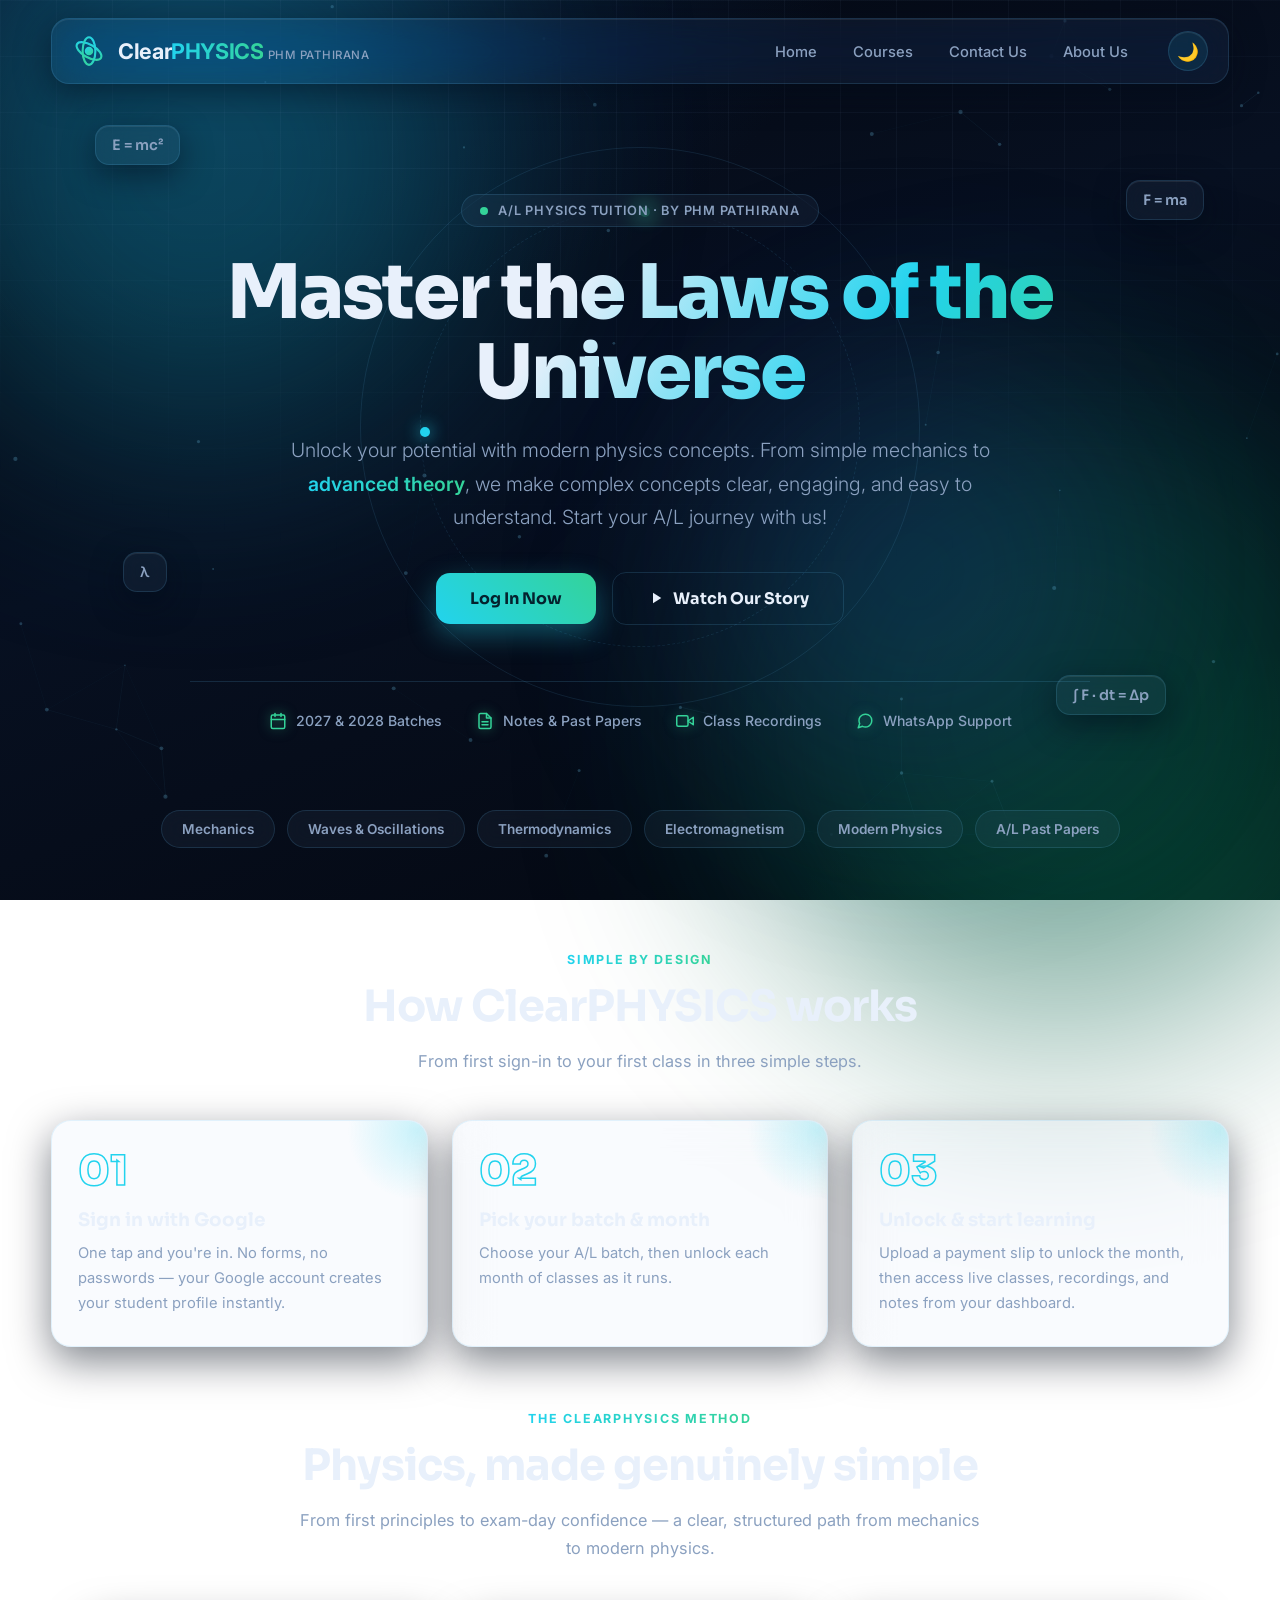
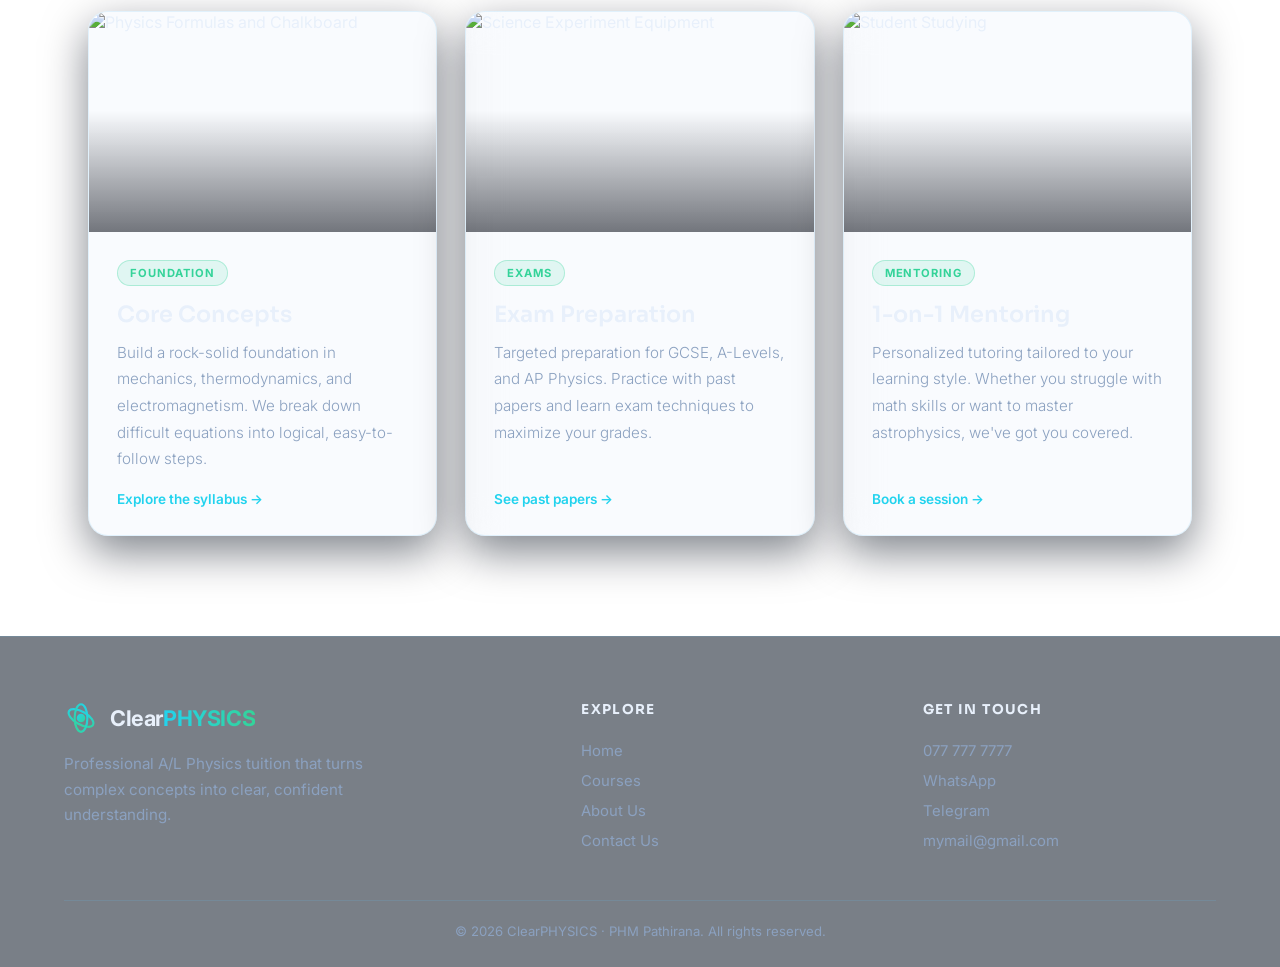
==== commit cf8f5d7e: "feat: Implement LMS Dashboard for students with navigation and content display - Added a new "How it" ====
--- a/index.html
+++ b/index.html
@@ -85,7 +85,6 @@
                 Watch Our Story
             </button>
         </div>
-        <div class="student-status" id="student-status" style="display:none;"></div>
 
         <div class="hero-trust marketing-content" data-reveal>
             <div class="trust-item">
@@ -119,6 +118,32 @@
         </div>
     </div>
 
+    <!-- How it works -->
+    <section class="how-it-works marketing-content">
+        <div class="section-head" data-reveal>
+            <span class="eyebrow">Simple by Design</span>
+            <h2>How ClearPHYSICS works</h2>
+            <p>From first sign-in to your first class in three simple steps.</p>
+        </div>
+        <div class="steps-grid">
+            <div class="step-card" data-reveal>
+                <span class="step-num">01</span>
+                <h3>Sign in with Google</h3>
+                <p>One tap and you're in. No forms, no passwords — your Google account creates your student profile instantly.</p>
+            </div>
+            <div class="step-card" data-reveal>
+                <span class="step-num">02</span>
+                <h3>Pick your batch &amp; month</h3>
+                <p>Choose your A/L batch, then unlock each month of classes as it runs.</p>
+            </div>
+            <div class="step-card" data-reveal>
+                <span class="step-num">03</span>
+                <h3>Unlock &amp; start learning</h3>
+                <p>Upload a payment slip to unlock the month, then access live classes, recordings, and notes from your dashboard.</p>
+            </div>
+        </div>
+    </section>
+
     <!-- Course Mode: pick a batch to sign in for -->
     <section class="course-mode-section" id="course-mode-section" style="display:none;">
         <div class="academics-header">
@@ -226,45 +251,135 @@
         </div>
     </div>
 
-    <!-- Student Academics Dashboard (hidden until registered) -->
+    <!-- Student LMS Dashboard (hidden until registered) -->
     <section class="academics-section" id="academics-section" style="display:none;">
-        <div class="academics-header">
-            <h2 id="academics-batch-title">My Batch</h2>
-            <p>Notes and class recordings for your A/L batch, added as classes progress.</p>
-        </div>
-
-        <!-- Month picker (shown first) -->
-        <div class="academics-grid" id="months-grid"></div>
-
-        <!-- Content view for a selected month -->
-        <div id="month-content-view" style="display:none;">
-            <button type="button" class="back-link" id="back-to-months-btn">&larr; Back to months</button>
-            <h3 id="month-content-title" class="month-content-title"></h3>
-
-            <!-- Locked state: payment slip upload -->
-            <div id="month-locked-panel" style="display:none;">
-                <div class="locked-card">
-                    <div class="locked-icon" aria-hidden="true">🔒</div>
-                    <p id="locked-status-text">This month isn't unlocked yet. Upload your payment slip below and your teacher will review it — once accepted, you'll have permanent access.</p>
-                    <form id="slip-upload-form" class="slip-form">
-                        <label for="slip-file-input">Payment Slip (image or PDF)</label>
-                        <input type="file" id="slip-file-input" accept="image/*,.pdf" required>
-                        <button type="submit" class="btn" id="slip-submit-btn" style="width:100%; margin-top:14px;">Upload Payment Slip</button>
-                        <div class="modal-status" id="slip-status"></div>
-                    </form>
-                </div>
-            </div>
-
-            <!-- Unlocked state: content cards -->
-            <div id="month-content-panels" style="display:none;">
-                <div class="academics-subhead"><h3>Live Classes</h3></div>
-                <div class="academics-grid content-grid" id="live-grid"></div>
-
-                <div class="academics-subhead"><h3>Class Recordings</h3></div>
-                <div class="academics-grid content-grid" id="recordings-grid"></div>
-
-                <div class="academics-subhead"><h3>Notes &amp; PDFs</h3></div>
-                <div class="academics-grid content-grid" id="notes-grid"></div>
+
+        <div class="lms-shell">
+
+            <!-- Sidebar -->
+            <aside class="lms-sidebar">
+                <div class="lms-profile">
+                    <img id="sidebar-avatar" src="" alt="">
+                    <div class="lms-profile-meta">
+                        <div class="lms-profile-name" id="sidebar-name">Student</div>
+                        <div class="lms-profile-batch" id="sidebar-batch">—</div>
+                    </div>
+                </div>
+                <nav class="lms-nav">
+                    <a href="#" class="lms-nav-item active" data-lms-nav="dashboard">
+                        <svg viewBox="0 0 24 24" fill="none" stroke="currentColor" stroke-width="2" stroke-linecap="round" stroke-linejoin="round"><rect x="3" y="3" width="7" height="9" rx="1"/><rect x="14" y="3" width="7" height="5" rx="1"/><rect x="14" y="12" width="7" height="9" rx="1"/><rect x="3" y="16" width="7" height="5" rx="1"/></svg>
+                        Dashboard
+                    </a>
+                    <a href="#" class="lms-nav-item" data-lms-nav="months">
+                        <svg viewBox="0 0 24 24" fill="none" stroke="currentColor" stroke-width="2" stroke-linecap="round" stroke-linejoin="round"><rect x="3" y="4" width="18" height="18" rx="2"/><line x1="16" y1="2" x2="16" y2="6"/><line x1="8" y1="2" x2="8" y2="6"/><line x1="3" y1="10" x2="21" y2="10"/></svg>
+                        My Months
+                    </a>
+                    <a href="#" class="lms-nav-item" data-lms-nav="edit">
+                        <svg viewBox="0 0 24 24" fill="none" stroke="currentColor" stroke-width="2" stroke-linecap="round" stroke-linejoin="round"><path d="M17 3a2.83 2.83 0 1 1 4 4L7.5 20.5 2 22l1.5-5.5z"/></svg>
+                        Edit Details
+                    </a>
+                    <a href="#" class="lms-nav-item" data-lms-nav="contact">
+                        <svg viewBox="0 0 24 24" fill="none" stroke="currentColor" stroke-width="2" stroke-linecap="round" stroke-linejoin="round"><path d="M21 15a2 2 0 0 1-2 2H7l-4 4V5a2 2 0 0 1 2-2h14a2 2 0 0 1 2 2z"/></svg>
+                        Contact
+                    </a>
+                    <a href="#" class="lms-nav-item danger" data-lms-nav="signout">
+                        <svg viewBox="0 0 24 24" fill="none" stroke="currentColor" stroke-width="2" stroke-linecap="round" stroke-linejoin="round"><path d="M9 21H5a2 2 0 0 1-2-2V5a2 2 0 0 1 2-2h4"/><polyline points="16 17 21 12 16 7"/><line x1="21" y1="12" x2="9" y2="12"/></svg>
+                        Sign Out
+                    </a>
+                </nav>
+                <div class="lms-sidebar-foot">ClearPHYSICS LMS</div>
+            </aside>
+
+            <!-- Main content -->
+            <div class="lms-main">
+
+                <!-- Dashboard overview -->
+                <div class="lms-dashboard" id="lms-dashboard">
+                    <div class="lms-welcome">
+                        <div>
+                            <span class="eyebrow">Student Dashboard</span>
+                            <h2 id="lms-welcome-title">Welcome back</h2>
+                            <p id="lms-welcome-sub">Here's what's happening in your batch.</p>
+                            <div class="student-status" id="student-status" style="display:none;"></div>
+                        </div>
+                        <button type="button" class="btn btn-ghost" data-lms-nav="months">
+                            Browse Months
+                            <svg viewBox="0 0 24 24" fill="none" stroke="currentColor" stroke-width="2" stroke-linecap="round" stroke-linejoin="round" style="width:16px;height:16px;"><polyline points="9 18 15 12 9 6"/></svg>
+                        </button>
+                    </div>
+
+                    <div class="lms-stats">
+                        <div class="lms-stat-card">
+                            <span class="lms-stat-value" id="stat-months">—</span>
+                            <span class="lms-stat-label">Months in Batch</span>
+                        </div>
+                        <div class="lms-stat-card">
+                            <span class="lms-stat-value" id="stat-batch">—</span>
+                            <span class="lms-stat-label">Your Batch</span>
+                        </div>
+                        <div class="lms-stat-card">
+                            <span class="lms-stat-value" id="stat-stream">—</span>
+                            <span class="lms-stat-label">A/L Stream</span>
+                        </div>
+                    </div>
+
+                    <div class="lms-quick">
+                        <a href="#" class="lms-quick-card" data-lms-nav="months">
+                            <svg viewBox="0 0 24 24" fill="none" stroke="currentColor" stroke-width="2" stroke-linecap="round" stroke-linejoin="round"><rect x="3" y="4" width="18" height="18" rx="2"/><line x1="16" y1="2" x2="16" y2="6"/><line x1="8" y1="2" x2="8" y2="6"/><line x1="3" y1="10" x2="21" y2="10"/></svg>
+                            <div><div class="lms-quick-title">Browse Months</div><div class="lms-quick-sub">See monthly content &amp; prices</div></div>
+                        </a>
+                        <a href="#" class="lms-quick-card" data-lms-nav="edit">
+                            <svg viewBox="0 0 24 24" fill="none" stroke="currentColor" stroke-width="2" stroke-linecap="round" stroke-linejoin="round"><path d="M20 21v-2a4 4 0 0 0-4-4H8a4 4 0 0 0-4 4v2"/><circle cx="12" cy="7" r="4"/></svg>
+                            <div><div class="lms-quick-title">Update Profile</div><div class="lms-quick-sub">Keep your details up to date</div></div>
+                        </a>
+                        <a href="#" class="lms-quick-card" data-lms-nav="contact">
+                            <svg viewBox="0 0 24 24" fill="none" stroke="currentColor" stroke-width="2" stroke-linecap="round" stroke-linejoin="round"><path d="M22 16.92v3a2 2 0 0 1-2.18 2 19.79 19.79 0 0 1-8.63-3.07 19.5 19.5 0 0 1-6-6 19.79 19.79 0 0 1-3.07-8.67A2 2 0 0 1 4.11 2h3a2 2 0 0 1 2 1.72c.127.96.362 1.903.7 2.81a2 2 0 0 1-.45 2.11L8.09 9.91a16 16 0 0 0 6 6l1.27-1.27a2 2 0 0 1 2.11-.45c.907.338 1.85.573 2.81.7A2 2 0 0 1 22 16.92z"/></svg>
+                            <div><div class="lms-quick-title">Get Support</div><div class="lms-quick-sub">Call, WhatsApp, Telegram or email</div></div>
+                        </a>
+                    </div>
+                </div>
+
+                <!-- Months view -->
+                <div class="lms-months-view" id="lms-months-view" style="display:none;">
+                    <div class="academics-header">
+                        <h2 id="academics-batch-title">My Batch</h2>
+                        <p>Notes and class recordings for your A/L batch, added as classes progress.</p>
+                    </div>
+                    <div class="academics-grid" id="months-grid"></div>
+                </div>
+
+                <!-- Content view for a selected month -->
+                <div id="month-content-view" style="display:none;">
+                    <button type="button" class="back-link" id="back-to-months-btn">&larr; Back to months</button>
+                    <h3 id="month-content-title" class="month-content-title"></h3>
+
+                    <!-- Locked state: payment slip upload -->
+                    <div id="month-locked-panel" style="display:none;">
+                        <div class="locked-card">
+                            <div class="locked-icon" aria-hidden="true">🔒</div>
+                            <p id="locked-status-text">This month isn't unlocked yet. Upload your payment slip below and your teacher will review it — once accepted, you'll have permanent access.</p>
+                            <form id="slip-upload-form" class="slip-form">
+                                <label for="slip-file-input">Payment Slip (image or PDF)</label>
+                                <input type="file" id="slip-file-input" accept="image/*,.pdf" required>
+                                <button type="submit" class="btn" id="slip-submit-btn" style="width:100%; margin-top:14px;">Upload Payment Slip</button>
+                                <div class="modal-status" id="slip-status"></div>
+                            </form>
+                        </div>
+                    </div>
+
+                    <!-- Unlocked state: content cards -->
+                    <div id="month-content-panels" style="display:none;">
+                        <div class="academics-subhead"><h3>Live Classes</h3></div>
+                        <div class="academics-grid content-grid" id="live-grid"></div>
+
+                        <div class="academics-subhead"><h3>Class Recordings</h3></div>
+                        <div class="academics-grid content-grid" id="recordings-grid"></div>
+
+                        <div class="academics-subhead"><h3>Notes &amp; PDFs</h3></div>
+                        <div class="academics-grid content-grid" id="notes-grid"></div>
+                    </div>
+                </div>
+
             </div>
         </div>
     </section>
@@ -346,14 +461,18 @@
         <div class="tiles-container courses-tiles" id="courses-tiles-grid">
             <div class="glass-tile course-tile" data-batch="2027">
                 <div class="tile-content">
+                    <div class="tile-tag">A/L Batch</div>
                     <h3>2027 Papers</h3>
                     <p>Sign in to access notes, past papers, and class recordings for the 2027 A/L batch.</p>
+                    <span class="tile-link">Sign in to access →</span>
                 </div>
             </div>
             <div class="glass-tile course-tile" data-batch="2028">
                 <div class="tile-content">
+                    <div class="tile-tag">A/L Batch</div>
                     <h3>2028 Papers</h3>
                     <p>Sign in to access notes, past papers, and class recordings for the 2028 A/L batch.</p>
+                    <span class="tile-link">Sign in to access →</span>
                 </div>
             </div>
         </div>
--- a/styles.css
+++ b/styles.css
@@ -1739,3 +1739,461 @@
         transform: none;
     }
 }
+
+/* =========================================================
+   LMS STUDENT SHELL
+   ========================================================= */
+.lms-shell {
+    display: grid;
+    grid-template-columns: 250px 1fr;
+    gap: 28px;
+    align-items: start;
+}
+.lms-shell > * {
+    min-width: 0;
+}
+
+/* Sidebar */
+.lms-sidebar {
+    position: sticky;
+    top: 96px;
+    background: var(--glass-bg);
+    -webkit-backdrop-filter: blur(20px) saturate(160%);
+    backdrop-filter: blur(20px) saturate(160%);
+    border: 1px solid var(--glass-border);
+    border-radius: 20px;
+    padding: 22px 14px 16px;
+    box-shadow: inset 0 1px 0 var(--card-highlight), 0 16px 44px var(--glass-shadow);
+}
+.lms-profile {
+    display: flex;
+    align-items: center;
+    gap: 12px;
+    padding: 0 8px 18px;
+    margin-bottom: 14px;
+    border-bottom: 1px solid var(--glass-border);
+}
+.lms-profile img {
+    width: 48px;
+    height: 48px;
+    border-radius: 50%;
+    border: 2px solid var(--accent-blue);
+    object-fit: cover;
+    flex-shrink: 0;
+}
+.lms-profile-meta {
+    min-width: 0;
+}
+.lms-profile-name {
+    font-family: var(--font-display);
+    font-weight: 700;
+    font-size: 0.95rem;
+    color: var(--text-light);
+    white-space: nowrap;
+    overflow: hidden;
+    text-overflow: ellipsis;
+}
+.lms-profile-batch {
+    font-size: 0.76rem;
+    color: var(--text-muted);
+    white-space: nowrap;
+    overflow: hidden;
+    text-overflow: ellipsis;
+}
+
+.lms-nav {
+    display: flex;
+    flex-direction: column;
+    gap: 4px;
+}
+.lms-nav-item {
+    display: flex;
+    align-items: center;
+    gap: 12px;
+    padding: 11px 12px;
+    border-radius: 12px;
+    color: var(--text-muted);
+    text-decoration: none;
+    font-weight: 500;
+    font-size: 0.9rem;
+    transition: color 0.25s ease, background 0.25s ease, transform 0.25s var(--ease);
+}
+.lms-nav-item svg {
+    width: 18px;
+    height: 18px;
+    flex-shrink: 0;
+}
+.lms-nav-item:hover {
+    color: var(--text-light);
+    background: var(--hover-bg);
+    transform: translateX(3px);
+}
+.lms-nav-item.active {
+    color: var(--btn-text);
+    background: linear-gradient(45deg, var(--accent-blue), var(--accent-green));
+    box-shadow: 0 8px 22px color-mix(in srgb, var(--accent-blue) 35%, transparent);
+}
+.lms-nav-item.danger {
+    color: var(--danger);
+}
+.lms-nav-item.danger:hover {
+    background: color-mix(in srgb, var(--danger) 12%, transparent);
+}
+.lms-sidebar-foot {
+    margin-top: 16px;
+    padding-top: 14px;
+    border-top: 1px solid var(--glass-border);
+    font-size: 0.68rem;
+    font-weight: 700;
+    letter-spacing: 0.14em;
+    text-transform: uppercase;
+    color: var(--text-muted);
+    text-align: center;
+}
+
+/* Dashboard overview */
+.lms-dashboard {
+    animation: modalIn 0.4s var(--ease);
+}
+.lms-welcome {
+    display: flex;
+    justify-content: space-between;
+    align-items: flex-start;
+    gap: 24px;
+    flex-wrap: wrap;
+    margin-bottom: 28px;
+}
+.lms-welcome h2 {
+    font-family: var(--font-display);
+    font-size: clamp(1.6rem, 3vw, 2.3rem);
+    letter-spacing: -1px;
+    color: var(--text-light);
+}
+.lms-welcome p {
+    color: var(--text-muted);
+    margin-top: 8px;
+    line-height: 1.6;
+}
+.lms-welcome .student-status {
+    margin-top: 10px;
+}
+
+.lms-stats {
+    display: grid;
+    grid-template-columns: repeat(auto-fit, minmax(170px, 1fr));
+    gap: 18px;
+    margin-bottom: 26px;
+}
+.lms-stat-card {
+    background: var(--glass-bg);
+    -webkit-backdrop-filter: blur(16px);
+    backdrop-filter: blur(16px);
+    border: 1px solid var(--glass-border);
+    border-radius: 18px;
+    padding: 24px 20px;
+    box-shadow: inset 0 1px 0 var(--card-highlight), 0 12px 36px var(--glass-shadow);
+    transition: transform 0.35s var(--ease), border-color 0.3s ease;
+}
+.lms-stat-card:hover {
+    transform: translateY(-4px);
+    border-color: var(--accent-blue);
+}
+.lms-stat-value {
+    font-family: var(--font-display);
+    font-size: 1.8rem;
+    font-weight: 800;
+    line-height: 1.1;
+    display: block;
+    margin-bottom: 6px;
+    background: linear-gradient(90deg, var(--accent-blue), var(--accent-green));
+    -webkit-background-clip: text;
+    background-clip: text;
+    -webkit-text-fill-color: transparent;
+    word-break: break-word;
+}
+.lms-stat-label {
+    font-size: 0.76rem;
+    font-weight: 600;
+    text-transform: uppercase;
+    letter-spacing: 0.06em;
+    color: var(--text-muted);
+}
+
+.lms-quick {
+    display: grid;
+    grid-template-columns: repeat(auto-fit, minmax(210px, 1fr));
+    gap: 16px;
+}
+.lms-quick-card {
+    background: var(--glass-bg);
+    -webkit-backdrop-filter: blur(16px);
+    backdrop-filter: blur(16px);
+    border: 1px solid var(--glass-border);
+    border-radius: 16px;
+    padding: 20px 18px;
+    display: flex;
+    gap: 14px;
+    align-items: center;
+    text-decoration: none;
+    box-shadow: inset 0 1px 0 var(--card-highlight), 0 10px 30px var(--glass-shadow);
+    transition: transform 0.35s var(--ease), border-color 0.3s ease, background 0.3s ease;
+}
+.lms-quick-card svg {
+    width: 26px;
+    height: 26px;
+    color: var(--accent-blue);
+    flex-shrink: 0;
+    transition: transform 0.3s var(--ease);
+}
+.lms-quick-card:hover {
+    transform: translateY(-4px);
+    border-color: var(--accent-blue);
+    background: var(--hover-bg);
+}
+.lms-quick-card:hover svg {
+    transform: scale(1.15);
+}
+.lms-quick-title {
+    font-weight: 600;
+    font-size: 0.95rem;
+    color: var(--text-light);
+    margin-bottom: 3px;
+}
+.lms-quick-sub {
+    font-size: 0.78rem;
+    color: var(--text-muted);
+}
+
+.lms-months-view {
+    animation: modalIn 0.4s var(--ease);
+}
+
+/* Richer month cards */
+.month-card-top {
+    display: flex;
+    justify-content: space-between;
+    align-items: center;
+    gap: 10px;
+}
+.month-card-arrow {
+    width: 30px;
+    height: 30px;
+    border-radius: 50%;
+    display: flex;
+    align-items: center;
+    justify-content: center;
+    background: var(--hover-bg);
+    color: var(--accent-blue);
+    font-size: 0.9rem;
+    flex-shrink: 0;
+    transition: transform 0.3s var(--ease), background 0.3s ease, color 0.3s ease;
+}
+.academics-card:hover .month-card-arrow {
+    transform: translateX(4px);
+    background: linear-gradient(45deg, var(--accent-blue), var(--accent-green));
+    color: var(--btn-text);
+}
+.month-card .card-meta {
+    align-self: flex-start;
+    color: var(--accent-green);
+    background: color-mix(in srgb, var(--accent-green) 12%, transparent);
+    border: 1px solid color-mix(in srgb, var(--accent-green) 30%, transparent);
+    padding: 4px 12px;
+    border-radius: 100px;
+}
+
+/* Richer content cards */
+.card-type-badge {
+    align-self: flex-start;
+    font-size: 0.62rem;
+    font-weight: 700;
+    letter-spacing: 0.08em;
+    text-transform: uppercase;
+    color: var(--accent-blue);
+    background: color-mix(in srgb, var(--accent-blue) 12%, transparent);
+    border: 1px solid color-mix(in srgb, var(--accent-blue) 28%, transparent);
+    padding: 3px 10px;
+    border-radius: 100px;
+    margin-bottom: 8px;
+}
+.content-card-icon {
+    margin-bottom: 6px;
+}
+.content-card-icon svg {
+    width: 34px;
+    height: 34px;
+    color: var(--accent-blue);
+}
+.content-card--recording .card-type-badge {
+    color: #818cf8;
+    background: rgba(129, 140, 248, 0.12);
+    border-color: rgba(129, 140, 248, 0.3);
+}
+.content-card--recording .content-card-icon svg {
+    color: #818cf8;
+}
+.content-card--pdf .card-type-badge {
+    color: var(--accent-green);
+    background: color-mix(in srgb, var(--accent-green) 12%, transparent);
+    border-color: color-mix(in srgb, var(--accent-green) 30%, transparent);
+}
+.content-card--pdf .content-card-icon svg {
+    color: var(--accent-green);
+}
+.content-card--live .card-type-badge {
+    color: #f97316;
+    background: rgba(249, 115, 22, 0.12);
+    border-color: rgba(249, 115, 22, 0.3);
+}
+.content-card--live .content-card-icon svg {
+    color: #f97316;
+}
+
+/* =========================================================
+   How it works (marketing)
+   ========================================================= */
+.how-it-works {
+    width: 92%;
+    max-width: 1200px;
+    margin: 20px auto;
+}
+.steps-grid {
+    display: grid;
+    grid-template-columns: repeat(auto-fit, minmax(240px, 1fr));
+    gap: 24px;
+    margin-top: 44px;
+}
+.step-card {
+    background: var(--glass-bg);
+    -webkit-backdrop-filter: blur(18px);
+    backdrop-filter: blur(18px);
+    border: 1px solid var(--glass-border);
+    border-radius: 20px;
+    padding: 30px 26px;
+    position: relative;
+    overflow: hidden;
+    box-shadow: inset 0 1px 0 var(--card-highlight), 0 14px 40px var(--glass-shadow);
+    transition: transform 0.4s var(--ease), border-color 0.3s ease;
+}
+.step-card::before {
+    content: '';
+    position: absolute;
+    top: -60px;
+    right: -60px;
+    width: 140px;
+    height: 140px;
+    border-radius: 50%;
+    background: radial-gradient(circle, color-mix(in srgb, var(--accent-blue) 22%, transparent), transparent 70%);
+}
+.step-card:hover {
+    transform: translateY(-8px);
+    border-color: var(--accent-blue);
+}
+.step-num {
+    font-family: var(--font-display);
+    font-size: 2.6rem;
+    font-weight: 800;
+    line-height: 1;
+    display: block;
+    margin-bottom: 16px;
+    color: transparent;
+    -webkit-text-stroke: 1.5px var(--accent-blue);
+}
+.step-card h3 {
+    font-family: var(--font-display);
+    font-size: 1.15rem;
+    margin-bottom: 10px;
+    color: var(--text-light);
+}
+.step-card p {
+    color: var(--text-muted);
+    font-size: 0.92rem;
+    line-height: 1.7;
+}
+
+/* =========================================================
+   Admin panel polish
+   ========================================================= */
+.admin-login-gate {
+    background: var(--glass-bg);
+    -webkit-backdrop-filter: blur(20px);
+    backdrop-filter: blur(20px);
+    border: 1px solid var(--glass-border);
+    border-radius: 24px;
+    padding: 48px 36px;
+    box-shadow: inset 0 1px 0 var(--card-highlight), 0 24px 60px var(--glass-shadow);
+}
+.admin-login-gate h2 {
+    font-family: var(--font-display) !important;
+    letter-spacing: -0.5px;
+}
+.admin-tabs {
+    gap: 10px;
+    margin-bottom: 28px;
+}
+.admin-tab-btn {
+    display: inline-flex;
+    align-items: center;
+    gap: 9px;
+    border-radius: 12px;
+}
+.admin-tab-btn svg {
+    width: 16px;
+    height: 16px;
+}
+.admin-card {
+    border-radius: 18px;
+}
+.admin-table th {
+    letter-spacing: 0.06em;
+}
+.admin-btn-sm {
+    border-radius: 9px;
+}
+
+/* =========================================================
+   LMS responsive
+   ========================================================= */
+@media (max-width: 900px) {
+    .lms-shell {
+        grid-template-columns: 1fr;
+    }
+    .lms-sidebar {
+        position: static;
+        padding: 16px 14px;
+    }
+    .lms-profile {
+        justify-content: flex-start;
+    }
+    .lms-nav {
+        flex-direction: row;
+        flex-wrap: wrap;
+    }
+    .lms-nav-item {
+        flex: 1 1 auto;
+        justify-content: center;
+        padding: 10px 12px;
+    }
+    .lms-nav-item:hover {
+        transform: none;
+    }
+    .lms-sidebar-foot {
+        display: none;
+    }
+}
+
+@media (max-width: 480px) {
+    .lms-stats {
+        grid-template-columns: 1fr;
+    }
+    .lms-quick {
+        grid-template-columns: 1fr;
+    }
+    .lms-nav-item {
+        font-size: 0.82rem;
+    }
+    .lms-nav-item svg {
+        width: 16px;
+        height: 16px;
+    }
+}
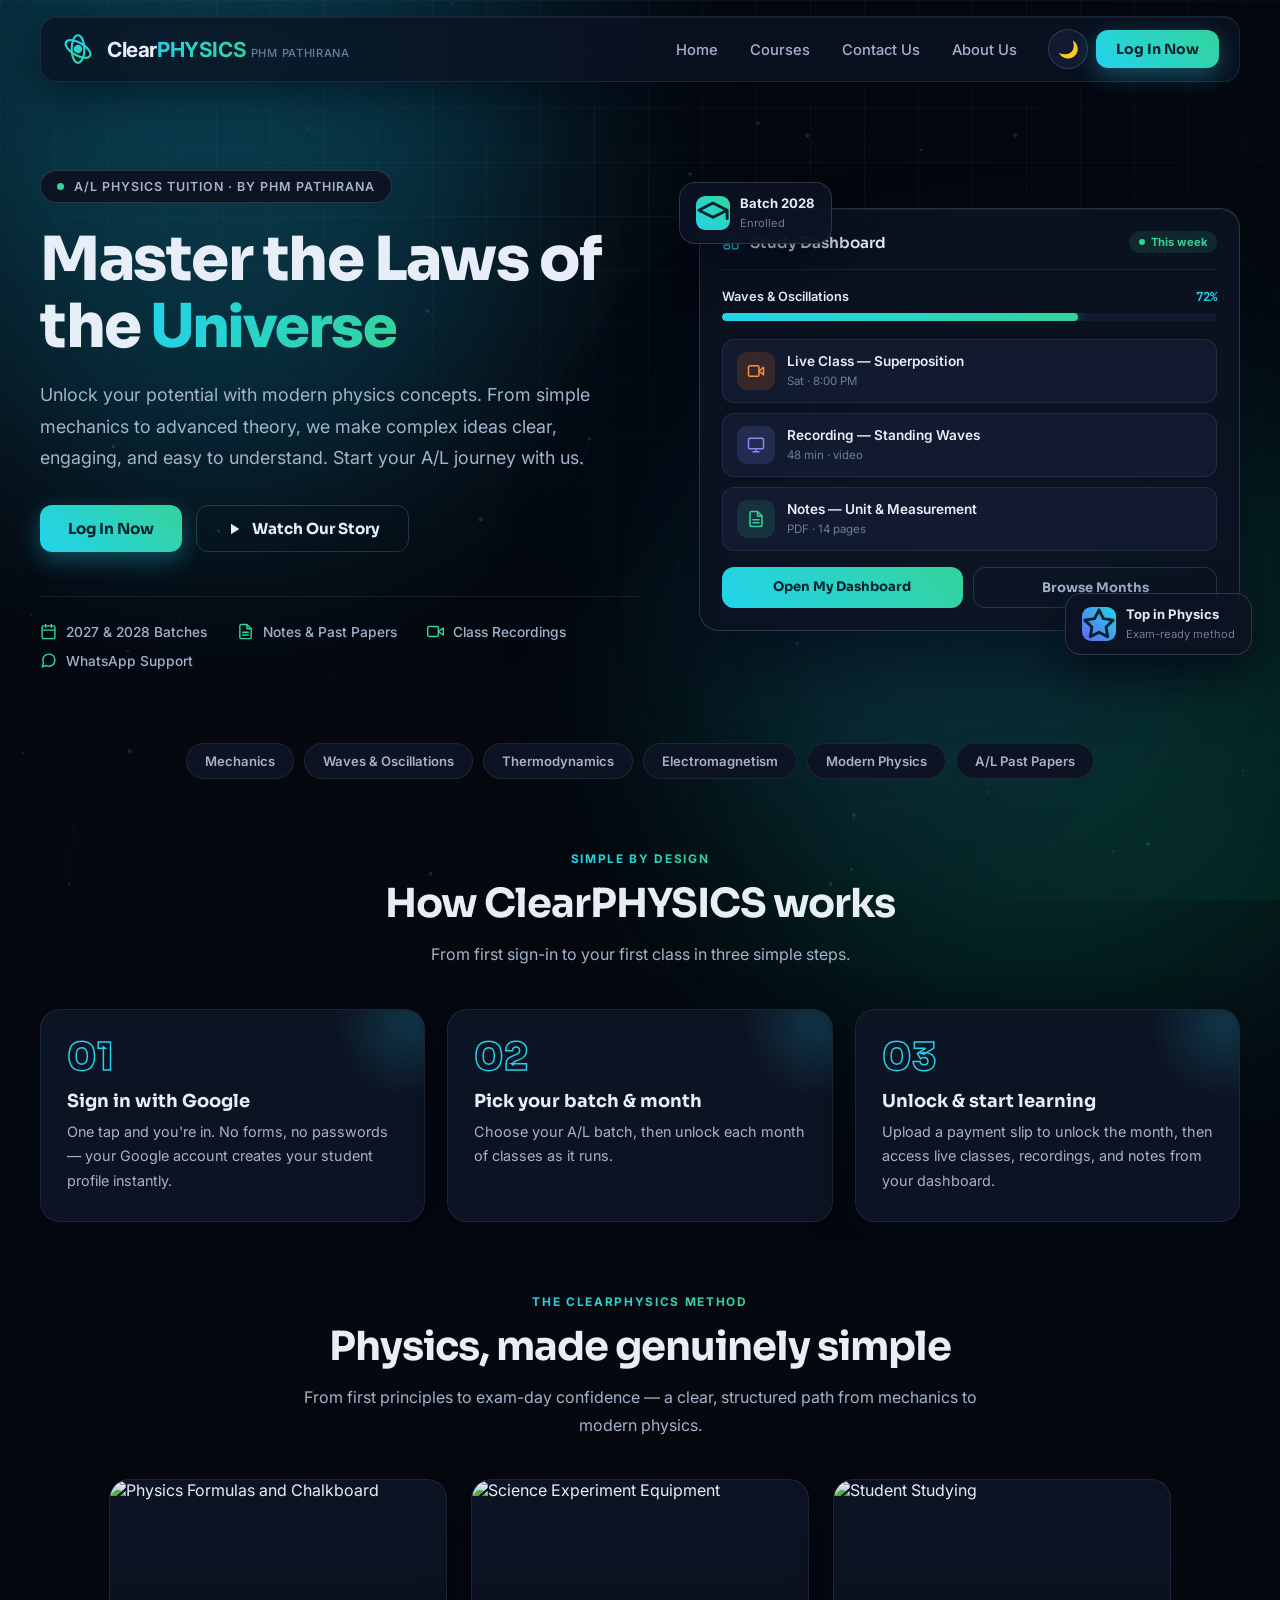
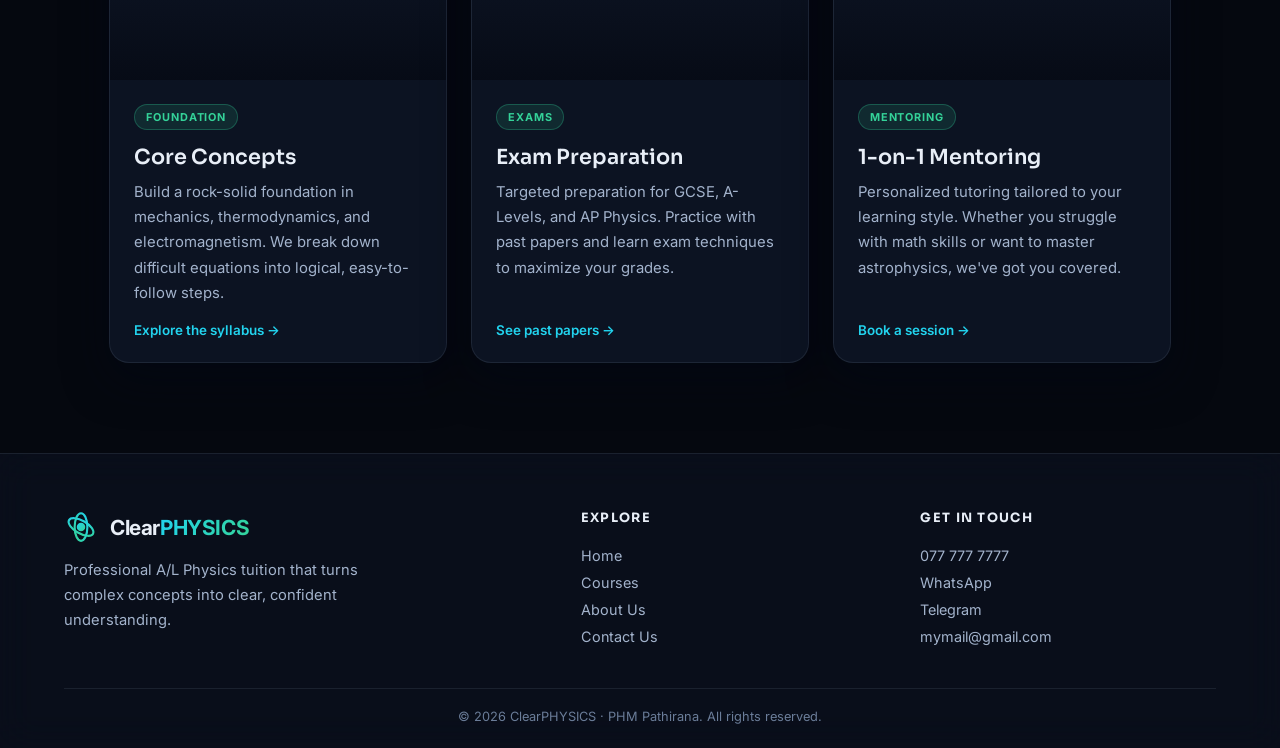
==== commit 2711caa6: "Refactor code structure for improved readability and maintainability" ====
--- a/index.html
+++ b/index.html
@@ -6,13 +6,10 @@
     <meta name="description" content="ClearPHYSICS — professional A/L Physics tuition by PHM Pathirana. Notes, past papers, live classes and recordings for the 2027 & 2028 A/L batches.">
     <title>ClearPHYSICS | Master the Universe — A/L Physics Tuition</title>
     <link rel="icon" href="data:image/svg+xml,%3Csvg xmlns='http://www.w3.org/2000/svg' viewBox='0 0 32 32'%3E%3Cdefs%3E%3ClinearGradient id='g' x1='0' y1='0' x2='1' y2='1'%3E%3Cstop offset='0' stop-color='%2322d3ee'/%3E%3Cstop offset='1' stop-color='%2334d399'/%3E%3C/linearGradient%3E%3C/defs%3E%3Ccircle cx='16' cy='16' r='4' fill='url(%23g)'/%3E%3Cellipse cx='16' cy='16' rx='13' ry='6' fill='none' stroke='url(%23g)' stroke-width='2' transform='rotate(30 16 16)'/%3E%3Cellipse cx='16' cy='16' rx='13' ry='6' fill='none' stroke='url(%23g)' stroke-width='2' transform='rotate(90 16 16)'/%3E%3C/svg%3E">
-    <!-- Professional Fonts: Sora (display) & Inter (body) -->
     <link rel="preconnect" href="https://fonts.googleapis.com">
     <link rel="preconnect" href="https://fonts.gstatic.com" crossorigin>
-    <link href="https://fonts.googleapis.com/css2?family=Inter:wght@300;400;500;600&family=Sora:wght@500;600;700;800&display=swap" rel="stylesheet">
-    <!-- Google Identity Services (Sign in with Google) -->
+    <link href="https://fonts.googleapis.com/css2?family=Inter:wght@300;400;500;600&family=Sora:wght@500;600;700;800&family=JetBrains+Mono:wght@400;500;600&display=swap" rel="stylesheet">
     <script src="https://accounts.google.com/gsi/client" async defer></script>
-    <!-- External Stylesheet -->
     <link rel="stylesheet" href="styles.css">
 </head>
 <body>
@@ -22,7 +19,7 @@
         <div class="progress-bar-fill" id="progress-bar-fill"></div>
     </div>
 
-    <!-- Ambient Background: aurora blobs, faint grid, particle canvas -->
+    <!-- Ambient Background -->
     <div class="graphic-shape shape-1" aria-hidden="true"></div>
     <div class="graphic-shape shape-2" aria-hidden="true"></div>
     <div class="graphic-shape shape-3" aria-hidden="true"></div>
@@ -59,49 +56,96 @@
             <li>
                 <button id="theme-toggle" class="theme-toggle" title="Toggle Dark/Light Mode" aria-label="Toggle dark or light mode">🌙</button>
             </li>
+            <li>
+                <button type="button" class="btn nav-cta" id="nav-cta-btn">Log In Now</button>
+            </li>
         </ul>
     </nav>
 
-    <!-- Hero Section -->
+    <!-- Hero -->
     <section class="hero">
-        <div class="hero-orbit" aria-hidden="true">
-            <span class="orbit-ring ring-1"></span>
-            <span class="orbit-ring ring-2"></span>
-            <span class="orbit-dot dot-1"></span>
-            <span class="orbit-dot dot-2"></span>
-        </div>
-        <div class="float-chip chip-1" aria-hidden="true">E = mc²</div>
-        <div class="float-chip chip-2" aria-hidden="true">F = ma</div>
-        <div class="float-chip chip-3" aria-hidden="true">λ</div>
-        <div class="float-chip chip-4" aria-hidden="true">∫ F · dt = Δp</div>
-
-        <div class="hero-eyebrow">A/L Physics Tuition · by PHM Pathirana</div>
-        <h1>Master the Laws of the Universe</h1>
-        <p>Unlock your potential with modern physics concepts. From simple mechanics to <span>advanced theory</span>, we make complex concepts clear, engaging, and easy to understand. Start your A/L journey with us!</p>
-        <div class="hero-ctas">
-            <button type="button" class="btn" id="book-session-btn">Log In Now</button>
-            <button type="button" class="btn btn-ghost" data-open-about>
-                <svg viewBox="0 0 24 24" fill="currentColor" aria-hidden="true"><path d="M8 5v14l11-7z"/></svg>
-                Watch Our Story
-            </button>
-        </div>
-
-        <div class="hero-trust marketing-content" data-reveal>
-            <div class="trust-item">
-                <svg viewBox="0 0 24 24" fill="none" stroke="currentColor" stroke-width="2" stroke-linecap="round" stroke-linejoin="round"><rect x="3" y="4" width="18" height="18" rx="2"/><line x1="16" y1="2" x2="16" y2="6"/><line x1="8" y1="2" x2="8" y2="6"/><line x1="3" y1="10" x2="21" y2="10"/></svg>
-                <span>2027 &amp; 2028 Batches</span>
-            </div>
-            <div class="trust-item">
-                <svg viewBox="0 0 24 24" fill="none" stroke="currentColor" stroke-width="2" stroke-linecap="round" stroke-linejoin="round"><path d="M14 2H6a2 2 0 0 0-2 2v16a2 2 0 0 0 2 2h12a2 2 0 0 0 2-2V8z"/><polyline points="14 2 14 8 20 8"/><line x1="16" y1="13" x2="8" y2="13"/><line x1="16" y1="17" x2="8" y2="17"/></svg>
-                <span>Notes &amp; Past Papers</span>
-            </div>
-            <div class="trust-item">
-                <svg viewBox="0 0 24 24" fill="none" stroke="currentColor" stroke-width="2" stroke-linecap="round" stroke-linejoin="round"><polygon points="23 7 16 12 23 17 23 7"/><rect x="1" y="5" width="15" height="14" rx="2" ry="2"/></svg>
-                <span>Class Recordings</span>
-            </div>
-            <div class="trust-item">
-                <svg viewBox="0 0 24 24" fill="none" stroke="currentColor" stroke-width="2" stroke-linecap="round" stroke-linejoin="round"><path d="M21 11.5a8.38 8.38 0 0 1-.9 3.8 8.5 8.5 0 0 1-7.6 4.7 8.38 8.38 0 0 1-3.8-.9L3 21l1.9-5.7a8.38 8.38 0 0 1-.9-3.8 8.5 8.5 0 0 1 4.7-7.6 8.38 8.38 0 0 1 3.8-.9h.5a8.48 8.48 0 0 1 8 8v.5z"/></svg>
-                <span>WhatsApp Support</span>
+        <div class="hero-copy">
+            <div class="hero-eyebrow">A/L Physics Tuition · by PHM Pathirana</div>
+            <h1>Master the Laws of the <span class="grad">Universe</span></h1>
+            <p>Unlock your potential with modern physics concepts. From simple mechanics to advanced theory, we make complex ideas clear, engaging, and easy to understand. Start your A/L journey with us.</p>
+            <div class="hero-ctas">
+                <button type="button" class="btn" id="book-session-btn">Log In Now</button>
+                <button type="button" class="btn btn-ghost" data-open-about>
+                    <svg viewBox="0 0 24 24" fill="currentColor" aria-hidden="true"><path d="M8 5v14l11-7z"/></svg>
+                    Watch Our Story
+                </button>
+            </div>
+
+            <div class="hero-trust marketing-content" data-reveal>
+                <div class="trust-item">
+                    <svg viewBox="0 0 24 24" fill="none" stroke="currentColor" stroke-width="2" stroke-linecap="round" stroke-linejoin="round"><rect x="3" y="4" width="18" height="18" rx="2"/><line x1="16" y1="2" x2="16" y2="6"/><line x1="8" y1="2" x2="8" y2="6"/><line x1="3" y1="10" x2="21" y2="10"/></svg>
+                    <span>2027 &amp; 2028 Batches</span>
+                </div>
+                <div class="trust-item">
+                    <svg viewBox="0 0 24 24" fill="none" stroke="currentColor" stroke-width="2" stroke-linecap="round" stroke-linejoin="round"><path d="M14 2H6a2 2 0 0 0-2 2v16a2 2 0 0 0 2 2h12a2 2 0 0 0 2-2V8z"/><polyline points="14 2 14 8 20 8"/><line x1="16" y1="13" x2="8" y2="13"/><line x1="16" y1="17" x2="8" y2="17"/></svg>
+                    <span>Notes &amp; Past Papers</span>
+                </div>
+                <div class="trust-item">
+                    <svg viewBox="0 0 24 24" fill="none" stroke="currentColor" stroke-width="2" stroke-linecap="round" stroke-linejoin="round"><polygon points="23 7 16 12 23 17 23 7"/><rect x="1" y="5" width="15" height="14" rx="2" ry="2"/></svg>
+                    <span>Class Recordings</span>
+                </div>
+                <div class="trust-item">
+                    <svg viewBox="0 0 24 24" fill="none" stroke="currentColor" stroke-width="2" stroke-linecap="round" stroke-linejoin="round"><path d="M21 11.5a8.38 8.38 0 0 1-.9 3.8 8.5 8.5 0 0 1-7.6 4.7 8.38 8.38 0 0 1-3.8-.9L3 21l1.9-5.7a8.38 8.38 0 0 1-.9-3.8 8.5 8.5 0 0 1 4.7-7.6 8.38 8.38 0 0 1 3.8-.9h.5a8.48 8.48 0 0 1 8 8v.5z"/></svg>
+                    <span>WhatsApp Support</span>
+                </div>
+            </div>
+        </div>
+
+        <!-- Hero visual: dashboard mock preview -->
+        <div class="hero-visual" aria-hidden="true">
+            <div class="hv-float hv-f1">
+                <span class="hv-float-ic">
+                    <svg viewBox="0 0 24 24" fill="none" stroke="currentColor" stroke-width="2" stroke-linecap="round" stroke-linejoin="round"><path d="M22 10v6M2 10l10-5 10 5-10 5z"/></svg>
+                </span>
+                <div><b>Batch 2028</b><span>Enrolled</span></div>
+            </div>
+            <div class="hv-card">
+                <div class="hv-head">
+                    <div class="hv-head-l">
+                        <svg class="hv-head-ic" width="18" height="18" viewBox="0 0 24 24" fill="none" stroke="currentColor" stroke-width="2" stroke-linecap="round" stroke-linejoin="round"><rect x="3" y="3" width="7" height="9" rx="1"/><rect x="14" y="3" width="7" height="5" rx="1"/><rect x="14" y="12" width="7" height="9" rx="1"/><rect x="3" y="16" width="7" height="5" rx="1"/></svg>
+                        Study Dashboard
+                    </div>
+                    <span class="hv-live">This week</span>
+                </div>
+                <div class="hv-progress">
+                    <div class="hv-progress-top"><b>Waves &amp; Oscillations</b><span>72%</span></div>
+                    <div class="hv-track"><div class="hv-bar"></div></div>
+                </div>
+                <div class="hv-lessons">
+                    <div class="hv-lesson is-live">
+                        <span class="hv-ic">
+                            <svg viewBox="0 0 24 24" fill="none" stroke="currentColor" stroke-width="2" stroke-linecap="round" stroke-linejoin="round"><rect x="2" y="5" width="14" height="14" rx="2"/><polygon points="22 7 16 12 22 17 22 7"/></svg>
+                        </span>
+                        <div><b>Live Class — Superposition</b><span class="hv-sub">Sat · 8:00 PM</span></div>
+                    </div>
+                    <div class="hv-lesson is-video">
+                        <span class="hv-ic">
+                            <svg viewBox="0 0 24 24" fill="none" stroke="currentColor" stroke-width="2" stroke-linecap="round" stroke-linejoin="round"><rect x="2" y="3" width="20" height="14" rx="2"/><line x1="8" y1="21" x2="16" y2="21"/><line x1="12" y1="17" x2="12" y2="21"/></svg>
+                        </span>
+                        <div><b>Recording — Standing Waves</b><span class="hv-sub">48 min · video</span></div>
+                    </div>
+                    <div class="hv-lesson is-doc">
+                        <span class="hv-ic">
+                            <svg viewBox="0 0 24 24" fill="none" stroke="currentColor" stroke-width="2" stroke-linecap="round" stroke-linejoin="round"><path d="M14 2H6a2 2 0 0 0-2 2v16a2 2 0 0 0 2 2h12a2 2 0 0 0 2-2V8z"/><polyline points="14 2 14 8 20 8"/><line x1="16" y1="13" x2="8" y2="13"/><line x1="16" y1="17" x2="8" y2="17"/></svg>
+                        </span>
+                        <div><b>Notes — Unit &amp; Measurement</b><span class="hv-sub">PDF · 14 pages</span></div>
+                    </div>
+                </div>
+                <div class="hv-cta-row">
+                    <span class="hv-btn hv-btn-primary">Open My Dashboard</span>
+                    <span class="hv-btn hv-btn-ghost">Browse Months</span>
+                </div>
+            </div>
+            <div class="hv-float hv-f2">
+                <span class="hv-float-ic">
+                    <svg viewBox="0 0 24 24" fill="none" stroke="currentColor" stroke-width="2" stroke-linecap="round" stroke-linejoin="round"><polygon points="12 2 15.09 8.26 22 9.27 17 14.14 18.18 21.02 12 17.77 5.82 21.02 7 14.14 2 9.27 8.91 8.26 12 2"/></svg>
+                </span>
+                <div><b>Top in Physics</b><span>Exam-ready method</span></div>
             </div>
         </div>
     </section>
@@ -152,13 +196,17 @@
         </div>
         <div class="course-tiles-grid" id="course-tiles-grid">
             <div class="course-select-tile" data-batch="2027">
-                <div class="tile-icon" aria-hidden="true">📘</div>
+                <div class="tile-icon" aria-hidden="true">
+                    <svg viewBox="0 0 24 24" fill="none" stroke="currentColor" stroke-width="2" stroke-linecap="round" stroke-linejoin="round"><path d="M4 19.5A2.5 2.5 0 0 1 6.5 17H20"/><path d="M6.5 2H20v20H6.5A2.5 2.5 0 0 1 4 19.5v-15A2.5 2.5 0 0 1 6.5 2z"/></svg>
+                </div>
                 <h3>2027 Papers</h3>
                 <p>For students sitting the 2027 A/L examination.</p>
                 <span class="tile-cta">Sign in to access →</span>
             </div>
             <div class="course-select-tile" data-batch="2028">
-                <div class="tile-icon" aria-hidden="true">📙</div>
+                <div class="tile-icon" aria-hidden="true">
+                    <svg viewBox="0 0 24 24" fill="none" stroke="currentColor" stroke-width="2" stroke-linecap="round" stroke-linejoin="round"><path d="M4 19.5A2.5 2.5 0 0 1 6.5 17H20"/><path d="M6.5 2H20v20H6.5A2.5 2.5 0 0 1 4 19.5v-15A2.5 2.5 0 0 1 6.5 2z"/></svg>
+                </div>
                 <h3>2028 Papers</h3>
                 <p>For students sitting the 2028 A/L examination.</p>
                 <span class="tile-cta">Sign in to access →</span>
@@ -172,7 +220,9 @@
             <button class="modal-close" id="modal-close-btn" title="Close">&times;</button>
 
             <div id="modal-pre-login">
-                <div class="modal-icon" aria-hidden="true">🔬</div>
+                <div class="modal-icon" aria-hidden="true">
+                    <svg viewBox="0 0 24 24" fill="none" stroke="currentColor" stroke-width="2" stroke-linecap="round" stroke-linejoin="round"><circle cx="11" cy="11" r="8"/><line x1="21" y1="21" x2="16.65" y2="16.65"/></svg>
+                </div>
                 <h2>Sign in to Book</h2>
                 <p>Sign in with Google to schedule your physics session. We'll use your account to confirm your booking details.</p>
                 <div class="google-signin-slot" id="google-signin-slot"></div>
@@ -232,7 +282,9 @@
             </div>
 
             <div id="modal-done" style="display:none;">
-                <div class="modal-icon success" aria-hidden="true">✓</div>
+                <div class="modal-icon success" aria-hidden="true">
+                    <svg viewBox="0 0 24 24" fill="none" stroke="currentColor" stroke-width="2.5" stroke-linecap="round" stroke-linejoin="round"><polyline points="20 6 9 17 4 12"/></svg>
+                </div>
                 <h2>You're All Set</h2>
                 <p id="modal-done-text">Your profile is saved. Head to your batch dashboard to access notes and recordings.</p>
                 <a href="#academics-section" class="btn" id="proceed-academics-btn" style="width:100%; text-align:center;">Go to My Academics</a>
@@ -265,7 +317,7 @@
                         <div class="lms-profile-batch" id="sidebar-batch">—</div>
                     </div>
                 </div>
-                <nav class="lms-nav">
+                <nav class="lms-nav" aria-label="Student dashboard">
                     <a href="#" class="lms-nav-item active" data-lms-nav="dashboard">
                         <svg viewBox="0 0 24 24" fill="none" stroke="currentColor" stroke-width="2" stroke-linecap="round" stroke-linejoin="round"><rect x="3" y="3" width="7" height="9" rx="1"/><rect x="14" y="3" width="7" height="5" rx="1"/><rect x="14" y="12" width="7" height="9" rx="1"/><rect x="3" y="16" width="7" height="5" rx="1"/></svg>
                         Dashboard
@@ -356,7 +408,9 @@
                     <!-- Locked state: payment slip upload -->
                     <div id="month-locked-panel" style="display:none;">
                         <div class="locked-card">
-                            <div class="locked-icon" aria-hidden="true">🔒</div>
+                            <div class="locked-icon" aria-hidden="true">
+                                <svg viewBox="0 0 24 24" fill="none" stroke="currentColor" stroke-width="2" stroke-linecap="round" stroke-linejoin="round"><rect x="3" y="11" width="18" height="11" rx="2"/><path d="M7 11V7a5 5 0 0 1 10 0v4"/></svg>
+                            </div>
                             <p id="locked-status-text">This month isn't unlocked yet. Upload your payment slip below and your teacher will review it — once accepted, you'll have permanent access.</p>
                             <form id="slip-upload-form" class="slip-form">
                                 <label for="slip-file-input">Payment Slip (image or PDF)</label>
@@ -397,7 +451,7 @@
         </div>
     </div>
 
-    <!-- Contact Mode: get in touch directly -->
+    <!-- Contact Mode -->
     <section class="academics-section" id="contact-section" style="display:none;">
         <div class="academics-header">
             <h2>Get in Touch</h2>
@@ -486,12 +540,10 @@
             <p>From first principles to exam-day confidence — a clear, structured path from mechanics to modern physics.</p>
         </div>
 
-        <!-- Glass Tiles with Physics Images -->
         <section class="tiles-container">
-            <!-- Tile 1 -->
             <div class="glass-tile" data-reveal>
                 <div class="tile-image">
-                    <img src="https://images.unsplash.com/photo-1635070041078-e363dbe005cb?q=80&w=600&auto=format&fit=crop" alt="Physics Formulas and Chalkboard">
+                    <img src="https://images.unsplash.com/photo-1635070041078-e363dbe005cb?q=80&w=600&auto=format&fit=crop" alt="Physics Formulas and Chalkboard" loading="lazy">
                 </div>
                 <div class="tile-content">
                     <div class="tile-tag">Foundation</div>
@@ -501,10 +553,9 @@
                 </div>
             </div>
 
-            <!-- Tile 2 -->
             <div class="glass-tile" data-reveal>
                 <div class="tile-image">
-                    <img src="https://images.unsplash.com/photo-1532094349884-543bc11b234d?q=80&w=600&auto=format&fit=crop" alt="Science Experiment Equipment">
+                    <img src="https://images.unsplash.com/photo-1532094349884-543bc11b234d?q=80&w=600&auto=format&fit=crop" alt="Science Experiment Equipment" loading="lazy">
                 </div>
                 <div class="tile-content">
                     <div class="tile-tag">Exams</div>
@@ -514,10 +565,9 @@
                 </div>
             </div>
 
-            <!-- Tile 3 -->
             <div class="glass-tile" data-reveal>
                 <div class="tile-image">
-                    <img src="https://images.unsplash.com/photo-1546410531-bb4caa6b424d?q=80&w=600&auto=format&fit=crop" alt="Student Studying">
+                    <img src="https://images.unsplash.com/photo-1546410531-bb4caa6b424d?q=80&w=600&auto=format&fit=crop" alt="Student Studying" loading="lazy">
                 </div>
                 <div class="tile-content">
                     <div class="tile-tag">Mentoring</div>
@@ -565,7 +615,6 @@
         </div>
     </footer>
 
-    <!-- External JavaScript -->
     <script src="script.js"></script>
 </body>
 </html>
--- a/styles.css
+++ b/styles.css
@@ -1,2199 +1,1125 @@
 /* =========================================================
-   ClearPHYSICS — Premium Design System
-   Dark (default) "quantum ocean" theme + light theme
+   ClearPHYSICS — Professional LMS Design System
+   "Midnight Observatory" dark theme (default) + clean light theme
    ========================================================= */
 
-/* --- Dark Mode (Default): Deep Space Navy + Cyan/Emerald --- */
+/* ---------------------------------------------------------
+   1. DESIGN TOKENS
+   --------------------------------------------------------- */
 :root {
-    --bg-gradient: radial-gradient(1200px 800px at 15% -10%, #0b2545 0%, transparent 55%),
-                   radial-gradient(1000px 700px at 100% 110%, #062b24 0%, transparent 50%),
-                   linear-gradient(160deg, #04070f 0%, #071021 45%, #04070f 100%);
-    --surface: rgba(13, 23, 42, 0.88);
-    --surface-solid: #0b1626;
-    --text-light: #e8f0fb;
-    --text-muted: #8ba1c0;
-    --accent-blue: #22d3ee;     /* Cyan */
-    --accent-green: #34d399;    /* Emerald */
-    --btn-text: #04222e;
-    --glass-bg: rgba(148, 180, 232, 0.06);
-    --glass-border: rgba(103, 190, 240, 0.16);
-    --glass-shadow: rgba(2, 10, 24, 0.5);
-    --hover-bg: rgba(34, 211, 238, 0.1);
+    /* Surfaces (layered elevation) */
+    --bg: #05080f;
+    --surface-1: #0c1322;
+    --surface-2: #111a2e;
+    --surface-3: #182338;
+    --surface-hover: #1a2740;
+
+    /* Text hierarchy */
+    --text-1: #e8eef7;
+    --text-2: #a3b3cc;
+    --text-3: #6b7d99;
+
+    /* Brand accents — physics "quantum ocean" */
+    --accent: #22d3ee;          /* cyan   */
+    --accent-2: #34d399;        /* emerald */
+    --accent-soft: rgba(34, 211, 238, 0.12);
+    --accent-2-soft: rgba(52, 211, 153, 0.12);
+
+    /* Semantic */
+    --success: #34d399;
+    --warning: #fbbf24;
+    --danger: #fb7185;
+    --info: #60a5fa;
+
+    /* Borders */
+    --border: rgba(148, 163, 184, 0.13);
+    --border-strong: rgba(148, 163, 184, 0.24);
+
+    /* Overlays */
+    --scrim: rgba(3, 6, 12, 0.72);
+    --shadow-color: rgba(2, 8, 20, 0.55);
+
+    /* Gradients */
+    --grad-primary: linear-gradient(45deg, var(--accent), var(--accent-2));
+    --grad-text: linear-gradient(120deg, var(--accent) 0%, var(--accent-2) 100%);
+
+    /* Typography */
+    --font-display: 'Sora', 'Inter', sans-serif;
+    --font-body: 'Inter', sans-serif;
+    --font-mono: 'JetBrains Mono', 'SF Mono', Consolas, monospace;
+
+    /* Motion */
+    --ease: cubic-bezier(0.22, 1, 0.36, 1);
+    --dur: 0.28s;
+
+    /* Radii */
+    --r-sm: 8px;
+    --r-md: 12px;
+    --r-lg: 16px;
+    --r-xl: 20px;
+    --r-pill: 100px;
+
+    /* Ambient blobs */
     --shape-1: #0e7490;
     --shape-2: #065f46;
     --shape-3: #1e3a8a;
     --grid-line: rgba(148, 180, 232, 0.05);
-    --particle-color: rgba(125, 211, 252, 0.55);
-    --card-highlight: rgba(255, 255, 255, 0.08);
-    --danger: #f87171;
-    --font-display: 'Sora', 'Inter', sans-serif;
-    --font-body: 'Inter', sans-serif;
-    --ease: cubic-bezier(0.22, 1, 0.36, 1);
-}
-
-/* --- Light Mode: Fresh Mist Blue/Green --- */
+    --particle-color: rgba(125, 211, 252, 0.45);
+}
+
 body[data-theme="light"] {
-    --bg-gradient: radial-gradient(1200px 800px at 15% -10%, #dff3ff 0%, transparent 55%),
-                   radial-gradient(1000px 700px at 100% 110%, #d7f5ec 0%, transparent 50%),
-                   linear-gradient(160deg, #f6fbff 0%, #eefaf7 55%, #f6fbff 100%);
-    --surface: rgba(255, 255, 255, 0.9);
-    --surface-solid: #ffffff;
-    --text-light: #0f2438;
-    --text-muted: #51627a;
-    --accent-blue: #0891b2;
-    --accent-green: #059669;
-    --btn-text: #ffffff;
-    --glass-bg: rgba(255, 255, 255, 0.65);
-    --glass-border: rgba(8, 145, 178, 0.18);
-    --glass-shadow: rgba(8, 145, 178, 0.12);
-    --hover-bg: rgba(8, 145, 178, 0.08);
-    --shape-1: #7dd3fc;
+    --bg: #f2f6fb;
+    --surface-1: #ffffff;
+    --surface-2: #f6f9fd;
+    --surface-3: #edf2f9;
+    --surface-hover: #e6f0fa;
+
+    --text-1: #0f2438;
+    --text-2: #4a5c76;
+    --text-3: #8a99b0;
+
+    --accent: #0891b2;
+    --accent-2: #059669;
+    --accent-soft: rgba(8, 145, 178, 0.1);
+    --accent-2-soft: rgba(5, 150, 105, 0.1);
+
+    --success: #059669;
+    --warning: #b45309;
+    --danger: #dc2626;
+    --info: #2563eb;
+
+    --border: rgba(15, 36, 56, 0.1);
+    --border-strong: rgba(15, 36, 56, 0.18);
+
+    --scrim: rgba(15, 28, 46, 0.45);
+    --shadow-color: rgba(15, 36, 56, 0.14);
+
+    --shape-1: #67d5f5;
     --shape-2: #6ee7b7;
     --shape-3: #a5b4fc;
     --grid-line: rgba(15, 36, 56, 0.05);
-    --particle-color: rgba(8, 145, 178, 0.35);
-    --card-highlight: rgba(255, 255, 255, 0.8);
-    --danger: #dc2626;
-}
-
-* {
-    margin: 0;
-    padding: 0;
-    box-sizing: border-box;
-    font-family: var(--font-body);
-}
-
-html {
-    scroll-behavior: smooth;
-}
+    --particle-color: rgba(8, 145, 178, 0.28);
+}
+
+/* ---------------------------------------------------------
+   2. BASE
+   --------------------------------------------------------- */
+* { margin: 0; padding: 0; box-sizing: border-box; font-family: var(--font-body); }
+
+html { scroll-behavior: smooth; }
 
 body {
-    background: var(--bg-gradient);
+    background: var(--bg);
+    background-image:
+        radial-gradient(1100px 700px at 12% -10%, rgba(14, 116, 144, 0.28), transparent 55%),
+        radial-gradient(900px 640px at 108% 108%, rgba(6, 95, 70, 0.24), transparent 52%);
     background-attachment: fixed;
-    color: var(--text-light);
+    color: var(--text-1);
     min-height: 100vh;
+    min-height: 100dvh;
     display: flex;
     flex-direction: column;
     align-items: center;
     overflow-x: hidden;
-    position: relative;
     transition: background 0.4s ease, color 0.4s ease;
-}
-
-::selection {
-    background: var(--accent-blue);
-    color: var(--btn-text);
-}
+    -webkit-font-smoothing: antialiased;
+    text-rendering: optimizeLegibility;
+}
+
+::selection { background: var(--accent); color: #04222e; }
 
 :focus-visible {
-    outline: 2px solid var(--accent-blue);
+    outline: 2px solid var(--accent);
     outline-offset: 2px;
     border-radius: 4px;
 }
 
-::-webkit-scrollbar {
-    width: 10px;
-}
-::-webkit-scrollbar-track {
-    background: var(--surface-solid);
-}
+::-webkit-scrollbar { width: 10px; height: 10px; }
+::-webkit-scrollbar-track { background: var(--bg); }
 ::-webkit-scrollbar-thumb {
-    background: linear-gradient(var(--accent-blue), var(--accent-green));
+    background: linear-gradient(180deg, var(--accent), var(--accent-2));
     border-radius: 8px;
-}
-
-/* =========================================================
-   Ambient Background Layers
-   ========================================================= */
+    border: 2px solid var(--bg);
+}
+
+/* ---------------------------------------------------------
+   3. AMBIENT BACKGROUND
+   --------------------------------------------------------- */
 .bg-grid {
-    position: fixed;
-    inset: 0;
-    z-index: -3;
-    pointer-events: none;
+    position: fixed; inset: 0; z-index: -3; pointer-events: none;
     background-image:
         linear-gradient(var(--grid-line) 1px, transparent 1px),
         linear-gradient(90deg, var(--grid-line) 1px, transparent 1px);
-    background-size: 56px 56px;
-    -webkit-mask-image: radial-gradient(ellipse 90% 65% at 50% 0%, #000 35%, transparent 100%);
-    mask-image: radial-gradient(ellipse 90% 65% at 50% 0%, #000 35%, transparent 100%);
+    background-size: 54px 54px;
+    -webkit-mask-image: radial-gradient(ellipse 92% 68% at 50% 0%, #000 35%, transparent 100%);
+    mask-image: radial-gradient(ellipse 92% 68% at 50% 0%, #000 35%, transparent 100%);
 }
 
 #bg-canvas {
-    position: fixed;
-    inset: 0;
-    z-index: -1;
-    pointer-events: none;
-    opacity: 0.7;
+    position: fixed; inset: 0; z-index: -1; pointer-events: none; opacity: 0.55;
 }
 
 .graphic-shape {
-    position: fixed;
-    border-radius: 50%;
-    filter: blur(110px);
-    z-index: -4;
-    opacity: 0.5;
-    pointer-events: none;
-    transition: background 0.4s ease;
-}
-.shape-1 {
-    top: -120px;
-    left: -80px;
-    width: 560px;
-    height: 560px;
-    background: var(--shape-1);
-    animation: aurora-drift-1 26s ease-in-out infinite;
-}
-.shape-2 {
-    bottom: -140px;
-    right: -100px;
-    width: 640px;
-    height: 640px;
-    background: var(--shape-2);
-    animation: aurora-drift-2 32s ease-in-out infinite;
-}
-.shape-3 {
-    top: 40%;
-    left: 55%;
-    width: 420px;
-    height: 420px;
-    background: var(--shape-3);
-    opacity: 0.3;
-    animation: aurora-drift-3 22s ease-in-out infinite;
-}
-
-@keyframes aurora-drift-1 {
+    position: fixed; border-radius: 50%; filter: blur(120px);
+    z-index: -4; opacity: 0.4; pointer-events: none; transition: background 0.4s ease;
+}
+.shape-1 { top: -140px; left: -90px; width: 620px; height: 620px; background: var(--shape-1); animation: aurora-1 26s ease-in-out infinite; }
+.shape-2 { bottom: -160px; right: -110px; width: 680px; height: 680px; background: var(--shape-2); animation: aurora-2 32s ease-in-out infinite; }
+.shape-3 { top: 42%; left: 56%; width: 460px; height: 460px; background: var(--shape-3); opacity: 0.22; animation: aurora-3 22s ease-in-out infinite; }
+
+@keyframes aurora-1 {
     0%, 100% { transform: translate(0, 0) scale(1); }
-    33%      { transform: translate(60px, -40px) scale(1.1); }
-    66%      { transform: translate(-40px, 30px) scale(0.94); }
-}
-@keyframes aurora-drift-2 {
+    33%      { transform: translate(70px, -50px) scale(1.12); }
+    66%      { transform: translate(-45px, 35px) scale(0.94); }
+}
+@keyframes aurora-2 {
     0%, 100% { transform: translate(0, 0) scale(1); }
-    33%      { transform: translate(-70px, 50px) scale(1.06); }
-    66%      { transform: translate(50px, -30px) scale(0.92); }
-}
-@keyframes aurora-drift-3 {
-    0%, 100% { transform: translate(0, 0) scale(1); opacity: 0.3; }
-    50%      { transform: translate(-50px, 40px) scale(1.15); opacity: 0.42; }
-}
-
-/* =========================================================
-   Reading Progress Bar
-   ========================================================= */
-.progress-bar-container {
-    position: fixed;
-    top: 0;
-    left: 0;
-    width: 100%;
-    height: 3px;
-    background: transparent;
-    z-index: 2000;
-}
+    33%      { transform: translate(-80px, 60px) scale(1.08); }
+    66%      { transform: translate(55px, -35px) scale(0.92); }
+}
+@keyframes aurora-3 {
+    0%, 100% { transform: translate(0, 0) scale(1); opacity: 0.22; }
+    50%      { transform: translate(-55px, 45px) scale(1.18); opacity: 0.32; }
+}
+
+/* ---------------------------------------------------------
+   4. READING PROGRESS
+   --------------------------------------------------------- */
+.progress-bar-container { position: fixed; top: 0; left: 0; width: 100%; height: 3px; z-index: 2000; }
 .progress-bar-fill {
-    height: 100%;
-    width: 0%;
-    background: linear-gradient(90deg, var(--accent-blue), var(--accent-green));
-    box-shadow: 0 0 12px var(--accent-blue);
-    transition: width 0.1s ease-out;
-}
-
-/* =========================================================
-   Shared surface treatment (glass cards)
-   ========================================================= */
-.glass {
-    background: var(--glass-bg);
-    -webkit-backdrop-filter: blur(18px);
-    backdrop-filter: blur(18px);
-    border: 1px solid var(--glass-border);
-    box-shadow:
-        inset 0 1px 0 var(--card-highlight),
-        0 12px 40px var(--glass-shadow);
-    border-radius: 16px;
-}
-
-/* =========================================================
-   Navigation
-   ========================================================= */
-nav {
-    width: 92%;
-    max-width: 1200px;
-    margin: 18px auto 0;
-    padding: 12px 20px;
-    position: sticky;
-    top: 14px;
-    z-index: 100;
-    display: flex;
-    justify-content: space-between;
-    align-items: center;
-    gap: 16px;
-    background: var(--glass-bg);
-    -webkit-backdrop-filter: blur(20px) saturate(160%);
-    backdrop-filter: blur(20px) saturate(160%);
-    border: 1px solid var(--glass-border);
-    border-radius: 18px;
-    box-shadow:
-        inset 0 1px 0 var(--card-highlight),
-        0 8px 32px var(--glass-shadow);
-    transition: box-shadow 0.3s ease, background 0.3s ease;
-}
-nav.scrolled {
-    background: color-mix(in srgb, var(--surface-solid) 78%, transparent);
-    box-shadow:
-        inset 0 1px 0 var(--card-highlight),
-        0 14px 40px rgba(2, 10, 24, 0.45);
-}
-
-.logo {
-    font-family: var(--font-display);
-    font-weight: 700;
-    font-size: 1.35rem;
-    letter-spacing: -0.4px;
-    color: var(--text-light);
-    display: flex;
-    align-items: center;
-    gap: 12px;
-    white-space: nowrap;
-}
-.logo-mark {
-    width: 34px;
-    height: 34px;
-    flex-shrink: 0;
-}
-.logo-mark circle,
-.logo-mark ellipse {
-    transition: stroke 0.3s ease;
-}
-.logo-teacher {
-    font-style: normal;
-    font-weight: 500;
-    font-size: 0.72rem;
-    color: var(--text-muted);
-    letter-spacing: 0.04em;
-    text-transform: uppercase;
-}
-.logo > span > span {
-    background: linear-gradient(90deg, var(--accent-blue), var(--accent-green));
-    -webkit-background-clip: text;
-    background-clip: text;
-    -webkit-text-fill-color: transparent;
-}
-
-.nav-links {
-    display: flex;
-    gap: 4px;
-    list-style: none;
-    align-items: center;
-}
-.nav-links a {
-    color: var(--text-muted);
+    height: 100%; width: 0%; background: var(--grad-primary);
+    box-shadow: 0 0 14px var(--accent); transition: width 0.12s ease-out;
+}
+
+/* ---------------------------------------------------------
+   5. BUTTONS
+   --------------------------------------------------------- */
+.btn {
+    display: inline-flex; align-items: center; justify-content: center; gap: 9px;
+    padding: 13px 28px;
+    background: var(--grad-primary);
+    color: #04222e;
+    font-family: var(--font-display); font-weight: 700; font-size: 0.95rem;
+    border: none; border-radius: var(--r-md);
+    cursor: pointer; position: relative; overflow: hidden;
+    box-shadow: 0 8px 24px color-mix(in srgb, var(--accent) 32%, transparent);
+    transition: transform var(--dur) var(--ease), box-shadow var(--dur) ease, filter var(--dur) ease;
     text-decoration: none;
-    font-weight: 500;
-    font-size: 0.92rem;
-    transition: color 0.25s ease, background 0.25s ease, transform 0.25s ease;
-    padding: 9px 16px;
-    border-radius: 10px;
-    position: relative;
-}
-.nav-links a:hover {
-    color: var(--text-light);
-    background: var(--hover-bg);
-}
-.nav-links a:active {
-    transform: scale(0.96);
-}
-
-/* Dark/Light mode toggle */
-.theme-toggle {
-    background: var(--hover-bg);
-    border: 1px solid var(--glass-border);
-    width: 40px;
-    height: 40px;
-    border-radius: 50%;
-    cursor: pointer;
-    font-size: 1.1rem;
-    display: flex;
-    align-items: center;
-    justify-content: center;
-    transition: transform 0.35s var(--ease), background 0.3s ease;
-    margin-left: 8px;
-    color: var(--text-light);
-    box-shadow: inset 0 1px 0 var(--card-highlight);
-}
-.theme-toggle:hover {
-    transform: rotate(25deg) scale(1.1);
-    background: linear-gradient(135deg, var(--accent-blue), var(--accent-green));
-    color: var(--btn-text);
-}
-
-/* Mobile hamburger */
-.nav-toggle {
-    display: none;
-    flex-direction: column;
-    justify-content: center;
-    gap: 5px;
-    width: 42px;
-    height: 42px;
-    padding: 10px;
-    background: var(--glass-bg);
-    border: 1px solid var(--glass-border);
-    border-radius: 12px;
-    cursor: pointer;
-}
-.nav-toggle span {
-    display: block;
-    height: 2px;
-    width: 100%;
-    background: var(--text-light);
-    border-radius: 2px;
-    transition: transform 0.3s var(--ease), opacity 0.2s ease;
-}
-nav.nav-open .nav-toggle span:nth-child(1) {
-    transform: translateY(7px) rotate(45deg);
-}
-nav.nav-open .nav-toggle span:nth-child(2) {
-    opacity: 0;
-}
-nav.nav-open .nav-toggle span:nth-child(3) {
-    transform: translateY(-7px) rotate(-45deg);
-}
-
-/* =========================================================
-   Buttons
-   ========================================================= */
-.btn {
-    padding: 15px 34px;
-    background: linear-gradient(45deg, var(--accent-blue), var(--accent-green));
-    color: var(--btn-text);
-    text-decoration: none;
-    border-radius: 14px;
-    font-weight: 700;
-    font-size: 1rem;
-    font-family: var(--font-display);
-    transition: transform 0.3s var(--ease), box-shadow 0.3s ease, filter 0.3s ease;
-    border: none;
-    display: inline-flex;
-    align-items: center;
-    justify-content: center;
-    gap: 8px;
-    cursor: pointer;
-    position: relative;
-    overflow: hidden;
-    box-shadow: 0 10px 28px color-mix(in srgb, var(--accent-blue) 35%, transparent);
 }
 .btn::after {
-    content: '';
-    position: absolute;
-    top: 0;
-    left: -80%;
-    width: 55%;
-    height: 100%;
+    content: ''; position: absolute; top: 0; left: -80%; width: 55%; height: 100%;
     background: linear-gradient(100deg, transparent, rgba(255, 255, 255, 0.35), transparent);
-    transform: skewX(-20deg);
-    transition: left 0.6s var(--ease);
-}
-.btn:hover {
-    transform: translateY(-3px);
-    box-shadow: 0 16px 36px color-mix(in srgb, var(--accent-blue) 45%, transparent);
-    filter: saturate(1.1);
-}
-.btn:hover::after {
-    left: 130%;
-}
-.btn:active {
-    transform: translateY(-1px) scale(0.98);
-}
+    transform: skewX(-20deg); transition: left 0.55s var(--ease);
+}
+.btn:hover { transform: translateY(-2px); box-shadow: 0 14px 32px color-mix(in srgb, var(--accent) 42%, transparent); filter: saturate(1.12); }
+.btn:hover::after { left: 130%; }
+.btn:active { transform: translateY(0) scale(0.98); }
+.btn:disabled { opacity: 0.55; cursor: not-allowed; transform: none; }
 
 .btn-ghost {
-    background: transparent;
-    background-image: none;
-    color: var(--text-light);
-    border: 1px solid var(--glass-border);
+    background: transparent; background-image: none;
+    color: var(--text-1);
+    border: 1px solid var(--border-strong);
     box-shadow: none;
-    -webkit-backdrop-filter: blur(10px);
-    backdrop-filter: blur(10px);
-}
-.btn-ghost:hover {
-    background: var(--hover-bg);
-    box-shadow: none;
-    border-color: var(--accent-blue);
-}
-.btn-ghost svg {
-    width: 18px;
-    height: 18px;
-}
+}
+.btn-ghost:hover { background: var(--accent-soft); border-color: var(--accent); box-shadow: none; }
+.btn-ghost svg { width: 18px; height: 18px; }
+
+.btn-secondary {
+    background: var(--surface-2); background-image: none;
+    color: var(--text-1); border: 1px solid var(--border-strong); box-shadow: none;
+}
+.btn-secondary:hover { background: var(--surface-3); transform: none; box-shadow: none; }
 
 .btn-danger {
-    background: transparent;
-    background-image: none;
-    border: 1px solid var(--danger);
-    color: var(--danger);
-    box-shadow: none;
+    background: transparent; background-image: none;
+    border: 1px solid var(--danger); color: var(--danger); box-shadow: none;
 }
 .btn-danger:hover {
     background: color-mix(in srgb, var(--danger) 12%, transparent);
-    transform: none;
-    box-shadow: none;
-}
-
-.btn-secondary {
-    background: var(--glass-bg);
-    background-image: none;
-    border: 1px solid var(--glass-border);
-    color: var(--text-light);
-    box-shadow: none;
-}
-.btn-secondary:hover {
-    background: var(--hover-bg);
-    transform: none;
-    box-shadow: none;
-}
-
-/* =========================================================
-   Hero
-   ========================================================= */
+    transform: none; box-shadow: none;
+}
+
+/* ---------------------------------------------------------
+   6. NAVBAR
+   --------------------------------------------------------- */
+#site-nav {
+    width: min(1200px, 94%);
+    margin: 16px auto 0;
+    padding: 12px 20px;
+    position: sticky; top: 14px; z-index: 100;
+    display: flex; justify-content: space-between; align-items: center; gap: 16px;
+    background: color-mix(in srgb, var(--surface-1) 82%, transparent);
+    -webkit-backdrop-filter: blur(22px) saturate(160%);
+    backdrop-filter: blur(22px) saturate(160%);
+    border: 1px solid var(--border);
+    border-radius: var(--r-lg);
+    box-shadow: 0 12px 40px var(--shadow-color), inset 0 1px 0 rgba(255, 255, 255, 0.05);
+    transition: background var(--dur) ease, box-shadow var(--dur) ease;
+}
+#site-nav.scrolled {
+    background: color-mix(in srgb, var(--surface-1) 92%, transparent);
+    box-shadow: 0 16px 48px var(--shadow-color);
+}
+
+.logo {
+    font-family: var(--font-display); font-weight: 700; font-size: 1.3rem;
+    letter-spacing: -0.4px; color: var(--text-1);
+    display: flex; align-items: center; gap: 12px; white-space: nowrap;
+}
+.logo-mark { width: 34px; height: 34px; flex-shrink: 0; }
+.logo-teacher {
+    font-style: normal; font-weight: 500; font-size: 0.7rem;
+    color: var(--text-3); letter-spacing: 0.06em; text-transform: uppercase;
+}
+.logo > span > span { background: var(--grad-text); -webkit-background-clip: text; background-clip: text; -webkit-text-fill-color: transparent; }
+
+.nav-links { display: flex; gap: 2px; list-style: none; align-items: center; }
+.nav-links a {
+    color: var(--text-2); text-decoration: none; font-weight: 500; font-size: 0.92rem;
+    padding: 9px 15px; border-radius: 10px; position: relative;
+    transition: color var(--dur) ease, background var(--dur) ease;
+}
+.nav-links a:hover { color: var(--text-1); background: var(--accent-soft); }
+
+.theme-toggle {
+    background: var(--surface-2); border: 1px solid var(--border-strong);
+    width: 40px; height: 40px; border-radius: 50%; cursor: pointer;
+    font-size: 1.05rem; display: flex; align-items: center; justify-content: center;
+    transition: transform var(--dur) var(--ease), background var(--dur) ease;
+    margin-left: 8px; color: var(--text-1);
+}
+.theme-toggle:hover { transform: rotate(20deg) scale(1.08); background: var(--grad-primary); color: #04222e; }
+
+.nav-cta { padding: 10px 20px; font-size: 0.88rem; margin-left: 6px; }
+
+.nav-toggle { display: none; flex-direction: column; justify-content: center; gap: 5px; width: 42px; height: 42px; padding: 10px; background: var(--surface-2); border: 1px solid var(--border-strong); border-radius: var(--r-md); cursor: pointer; }
+.nav-toggle span { display: block; height: 2px; width: 100%; background: var(--text-1); border-radius: 2px; transition: transform var(--dur) var(--ease), opacity 0.2s ease; }
+#site-nav.nav-open .nav-toggle span:nth-child(1) { transform: translateY(7px) rotate(45deg); }
+#site-nav.nav-open .nav-toggle span:nth-child(2) { opacity: 0; }
+#site-nav.nav-open .nav-toggle span:nth-child(3) { transform: translateY(-7px) rotate(-45deg); }
+
+/* ---------------------------------------------------------
+   7. HERO
+   --------------------------------------------------------- */
 .hero {
     position: relative;
-    text-align: center;
-    padding: 110px 20px 40px;
-    max-width: 940px;
-}
+    width: min(1200px, 94%);
+    margin: 0 auto;
+    padding: 88px 0 40px;
+    display: grid;
+    grid-template-columns: 1.05fr 0.95fr;
+    gap: 60px;
+    align-items: center;
+}
+
+.hero-copy { text-align: left; position: relative; z-index: 2; }
 
 .hero-eyebrow {
-    display: inline-flex;
-    align-items: center;
-    gap: 10px;
-    padding: 8px 18px;
-    border-radius: 100px;
-    background: var(--glass-bg);
-    border: 1px solid var(--glass-border);
-    color: var(--text-muted);
-    font-size: 0.8rem;
-    font-weight: 600;
-    letter-spacing: 0.06em;
-    text-transform: uppercase;
-    -webkit-backdrop-filter: blur(12px);
-    backdrop-filter: blur(12px);
-    margin-bottom: 26px;
-    animation: hero-fade-up 0.8s var(--ease) both;
+    display: inline-flex; align-items: center; gap: 10px;
+    padding: 8px 16px; border-radius: var(--r-pill);
+    background: var(--surface-1); border: 1px solid var(--border-strong);
+    color: var(--text-2); font-size: 0.78rem; font-weight: 600;
+    letter-spacing: 0.08em; text-transform: uppercase;
+    margin-bottom: 24px;
+    animation: fade-up 0.7s var(--ease) both;
 }
 .hero-eyebrow::before {
-    content: '';
-    width: 8px;
-    height: 8px;
-    border-radius: 50%;
-    background: var(--accent-green);
-    box-shadow: 0 0 0 0 var(--accent-green);
-    animation: pulse-dot 2s ease-out infinite;
+    content: ''; width: 7px; height: 7px; border-radius: 50%;
+    background: var(--accent-2); animation: pulse-dot 2s ease-out infinite;
 }
 @keyframes pulse-dot {
-    0% { box-shadow: 0 0 0 0 color-mix(in srgb, var(--accent-green) 60%, transparent); }
+    0% { box-shadow: 0 0 0 0 color-mix(in srgb, var(--accent-2) 60%, transparent); }
     70% { box-shadow: 0 0 0 9px transparent; }
     100% { box-shadow: 0 0 0 0 transparent; }
 }
 
 .hero h1 {
     font-family: var(--font-display);
-    font-size: clamp(2.7rem, 6.5vw, 4.7rem);
-    font-weight: 800;
-    line-height: 1.06;
-    letter-spacing: -2px;
-    margin-bottom: 22px;
-    background: linear-gradient(120deg, var(--text-light) 0%, var(--text-light) 40%, var(--accent-blue) 75%, var(--accent-green) 100%);
-    -webkit-background-clip: text;
-    background-clip: text;
-    -webkit-text-fill-color: transparent;
-    animation: hero-fade-up 0.8s var(--ease) 0.08s both;
+    font-size: clamp(2.4rem, 5vw, 3.8rem);
+    font-weight: 800; line-height: 1.08; letter-spacing: -1.5px;
+    margin-bottom: 20px;
+    animation: fade-up 0.7s var(--ease) 0.06s both;
+}
+.hero h1 .grad {
+    background: var(--grad-text);
+    -webkit-background-clip: text; background-clip: text; -webkit-text-fill-color: transparent;
 }
 
 .hero p {
-    font-size: clamp(1rem, 1.6vw, 1.22rem);
-    font-weight: 300;
-    margin: 0 auto 38px;
-    max-width: 720px;
-    color: var(--text-muted);
-    line-height: 1.7;
-    animation: hero-fade-up 0.8s var(--ease) 0.16s both;
-}
-.hero p span {
-    color: var(--accent-green);
-    font-weight: 600;
-    background: linear-gradient(90deg, var(--accent-blue), var(--accent-green));
-    -webkit-background-clip: text;
-    background-clip: text;
-    -webkit-text-fill-color: transparent;
-}
-
-.hero-ctas {
-    display: flex;
-    justify-content: center;
-    align-items: center;
-    gap: 16px;
-    flex-wrap: wrap;
-    animation: hero-fade-up 0.8s var(--ease) 0.24s both;
-}
-
-@keyframes hero-fade-up {
-    from { opacity: 0; transform: translateY(26px); }
+    font-size: clamp(0.98rem, 1.4vw, 1.12rem); font-weight: 400;
+    color: var(--text-2); line-height: 1.75; max-width: 560px; margin-bottom: 32px;
+    animation: fade-up 0.7s var(--ease) 0.12s both;
+}
+
+.hero-ctas { display: flex; gap: 14px; flex-wrap: wrap; animation: fade-up 0.7s var(--ease) 0.18s both; }
+
+.hero-trust {
+    display: flex; flex-wrap: wrap; gap: 12px 30px;
+    margin-top: 44px; padding-top: 26px; border-top: 1px solid var(--border);
+    animation: fade-up 0.7s var(--ease) 0.24s both;
+}
+.trust-item { display: flex; align-items: center; gap: 9px; color: var(--text-2); font-size: 0.86rem; font-weight: 500; }
+.trust-item svg { width: 17px; height: 17px; color: var(--accent-2); }
+
+@keyframes fade-up {
+    from { opacity: 0; transform: translateY(22px); }
     to { opacity: 1; transform: translateY(0); }
 }
 
-/* Trust row */
-.hero-trust {
-    display: flex;
-    justify-content: center;
-    flex-wrap: wrap;
-    gap: 14px 34px;
-    margin-top: 56px;
-    padding-top: 30px;
-    border-top: 1px solid var(--glass-border);
-}
-.trust-item {
-    display: flex;
-    align-items: center;
-    gap: 9px;
-    color: var(--text-muted);
-    font-size: 0.88rem;
-    font-weight: 500;
-}
-.trust-item svg {
-    width: 18px;
-    height: 18px;
-    color: var(--accent-green);
-    filter: drop-shadow(0 0 6px color-mix(in srgb, var(--accent-green) 55%, transparent));
-}
-
-/* Floating physics formula chips */
+/* Hero visual — dashboard mock preview */
+.hero-visual { position: relative; animation: fade-up 0.8s var(--ease) 0.2s both; }
+.hv-card {
+    position: relative; z-index: 2;
+    background: color-mix(in srgb, var(--surface-1) 88%, transparent);
+    border: 1px solid var(--border-strong);
+    border-radius: var(--r-xl);
+    box-shadow: 0 30px 70px var(--shadow-color), inset 0 1px 0 rgba(255, 255, 255, 0.06);
+    padding: 22px;
+    -webkit-backdrop-filter: blur(20px); backdrop-filter: blur(20px);
+}
+.hv-head { display: flex; align-items: center; justify-content: space-between; padding-bottom: 16px; border-bottom: 1px solid var(--border); }
+.hv-head-l { display: flex; align-items: center; gap: 10px; font-family: var(--font-display); font-weight: 600; font-size: 0.95rem; }
+.hv-head-l .hv-head-ic { color: var(--accent); }
+.hv-live { display: inline-flex; align-items: center; gap: 6px; font-size: 0.7rem; font-weight: 700; color: var(--success); background: var(--accent-2-soft); padding: 4px 10px; border-radius: var(--r-pill); }
+.hv-live::before { content: ''; width: 6px; height: 6px; border-radius: 50%; background: var(--success); animation: pulse-dot 1.8s ease-out infinite; }
+
+.hv-progress { margin-top: 18px; }
+.hv-progress-top { display: flex; justify-content: space-between; align-items: center; font-size: 0.8rem; margin-bottom: 8px; }
+.hv-progress-top b { font-weight: 600; color: var(--text-1); }
+.hv-progress-top span { color: var(--accent); font-weight: 700; font-family: var(--font-mono); font-size: 0.78rem; }
+.hv-track { height: 8px; border-radius: var(--r-pill); background: var(--surface-2); overflow: hidden; }
+.hv-bar { height: 100%; width: 72%; border-radius: var(--r-pill); background: var(--grad-primary); box-shadow: 0 0 12px color-mix(in srgb, var(--accent) 60%, transparent); }
+
+.hv-lessons { margin-top: 18px; display: flex; flex-direction: column; gap: 10px; }
+.hv-lesson { display: flex; align-items: center; gap: 12px; padding: 12px 14px; border: 1px solid var(--border); border-radius: var(--r-md); background: var(--surface-2); }
+.hv-lesson .hv-ic { width: 38px; height: 38px; border-radius: 10px; display: flex; align-items: center; justify-content: center; flex-shrink: 0; }
+.hv-lesson .hv-ic svg { width: 18px; height: 18px; }
+.hv-lesson.is-video .hv-ic { background: rgba(129, 140, 248, 0.16); color: #818cf8; }
+.hv-lesson.is-doc .hv-ic { background: var(--accent-2-soft); color: var(--accent-2); }
+.hv-lesson.is-live .hv-ic { background: rgba(249, 115, 22, 0.16); color: #fb923c; }
+.hv-lesson b { display: block; font-size: 0.85rem; font-weight: 600; color: var(--text-1); }
+.hv-lesson span.hv-sub { font-size: 0.72rem; color: var(--text-3); }
+
+.hv-cta-row { margin-top: 16px; display: flex; gap: 10px; }
+.hv-btn { flex: 1; text-align: center; padding: 11px; border-radius: var(--r-md); font-size: 0.82rem; font-weight: 700; font-family: var(--font-display); }
+.hv-btn-primary { background: var(--grad-primary); color: #04222e; }
+.hv-btn-ghost { border: 1px solid var(--border-strong); color: var(--text-2); }
+
+.hv-float {
+    position: absolute; z-index: 3;
+    display: flex; align-items: center; gap: 10px;
+    background: color-mix(in srgb, var(--surface-1) 92%, transparent);
+    border: 1px solid var(--border-strong);
+    border-radius: var(--r-lg);
+    padding: 12px 16px;
+    box-shadow: 0 18px 44px var(--shadow-color);
+    -webkit-backdrop-filter: blur(16px); backdrop-filter: blur(16px);
+    animation: hv-float 6s ease-in-out infinite;
+}
+.hv-float .hv-float-ic { width: 34px; height: 34px; border-radius: 9px; display: flex; align-items: center; justify-content: center; color: #04222e; background: var(--grad-primary); }
+.hv-float b { display: block; font-size: 0.82rem; color: var(--text-1); }
+.hv-float span { font-size: 0.7rem; color: var(--text-3); }
+.hv-f1 { top: -26px; left: -20px; }
+.hv-f2 { bottom: -24px; right: -12px; animation-delay: 2.5s; }
+.hv-f2 .hv-float-ic { background: linear-gradient(45deg, #6366f1, var(--accent)); }
+@keyframes hv-float {
+    0%, 100% { transform: translateY(0); }
+    50% { transform: translateY(-12px); }
+}
+
+/* Floating physics chips (kept for flair) */
 .float-chip {
-    position: absolute;
-    font-family: var(--font-display);
-    font-weight: 600;
-    font-size: 0.9rem;
-    padding: 10px 16px;
-    border-radius: 14px;
-    background: var(--glass-bg);
-    border: 1px solid var(--glass-border);
-    -webkit-backdrop-filter: blur(14px);
-    backdrop-filter: blur(14px);
-    color: var(--text-muted);
-    box-shadow: inset 0 1px 0 var(--card-highlight), 0 10px 30px var(--glass-shadow);
-    user-select: none;
-    animation: float-chip 7s ease-in-out infinite;
-}
-.chip-1 { top: 6%; left: -8%; animation-delay: 0s; }
-.chip-2 { top: 14%; right: -10%; animation-delay: 1.4s; }
-.chip-3 { bottom: 26%; left: -5%; animation-delay: 2.6s; }
-.chip-4 { bottom: 8%; right: -6%; animation-delay: 3.8s; }
-
+    position: absolute; font-family: var(--font-mono); font-weight: 500; font-size: 0.8rem;
+    padding: 9px 14px; border-radius: var(--r-md);
+    background: color-mix(in srgb, var(--surface-1) 88%, transparent);
+    border: 1px solid var(--border-strong); color: var(--text-2);
+    -webkit-backdrop-filter: blur(12px); backdrop-filter: blur(12px);
+    box-shadow: 0 10px 26px var(--shadow-color); user-select: none;
+    animation: float-chip 7s ease-in-out infinite; display: none;
+}
 @keyframes float-chip {
     0%, 100% { transform: translateY(0) rotate(-1deg); }
-    50% { transform: translateY(-16px) rotate(1deg); }
-}
-
-/* Atom orbit decoration behind hero */
-.hero-orbit {
-    position: absolute;
-    top: 50%;
-    left: 50%;
-    width: 560px;
-    height: 560px;
-    margin: -280px 0 0 -280px;
-    pointer-events: none;
-    z-index: -1;
-}
-.orbit-ring {
-    position: absolute;
-    inset: 0;
-    border: 1px solid var(--glass-border);
-    border-radius: 50%;
-    opacity: 0.7;
-}
-.ring-2 {
-    inset: 60px;
-    border-style: dashed;
-    animation: spin 40s linear infinite;
-}
-@keyframes spin {
-    to { transform: rotate(360deg); }
-}
-.orbit-dot {
-    position: absolute;
-    width: 10px;
-    height: 10px;
-    border-radius: 50%;
-    background: var(--accent-blue);
-    box-shadow: 0 0 16px var(--accent-blue);
-}
-.dot-1 {
-    top: 50%;
-    left: 60px;
-    animation: spin 10s linear infinite;
-    transform-origin: 220px 0;
-}
-.dot-2 {
-    top: 60px;
-    left: 50%;
-    background: var(--accent-green);
-    box-shadow: 0 0 16px var(--accent-green);
-    animation: spin 16s linear infinite reverse;
-    transform-origin: 0 220px;
-}
-
-/* =========================================================
-   Topic tags strip
-   ========================================================= */
-.topic-strip {
-    width: 92%;
-    max-width: 1200px;
-    margin: 40px auto;
-}
-.topic-tags {
-    display: flex;
-    flex-wrap: wrap;
-    justify-content: center;
-    gap: 12px;
-}
+    50% { transform: translateY(-14px) rotate(1deg); }
+}
+
+/* ---------------------------------------------------------
+   8. TOPIC STRIP
+   --------------------------------------------------------- */
+.topic-strip { width: min(1200px, 94%); margin: 34px auto 0; }
+.topic-tags { display: flex; flex-wrap: wrap; justify-content: center; gap: 10px; }
 .topic-tag {
-    padding: 10px 20px;
-    border-radius: 100px;
-    font-size: 0.85rem;
-    font-weight: 600;
-    color: var(--text-muted);
-    background: var(--glass-bg);
-    border: 1px solid var(--glass-border);
-    -webkit-backdrop-filter: blur(10px);
-    backdrop-filter: blur(10px);
-    transition: color 0.3s ease, border-color 0.3s ease, transform 0.3s var(--ease), background 0.3s ease;
+    padding: 9px 18px; border-radius: var(--r-pill);
+    font-size: 0.82rem; font-weight: 600; color: var(--text-2);
+    background: var(--surface-1); border: 1px solid var(--border);
+    transition: color var(--dur) ease, border-color var(--dur) ease, transform var(--dur) var(--ease), background var(--dur) ease;
     cursor: default;
 }
 .topic-tag:hover {
-    color: var(--text-light);
-    border-color: var(--accent-blue);
-    background: var(--hover-bg);
-    transform: translateY(-3px);
-}
-
-/* =========================================================
-   Section headings
-   ========================================================= */
-.section-head {
-    width: 92%;
-    max-width: 680px;
-    margin: 40px auto 0;
-    text-align: center;
-}
-.section-head .eyebrow {
-    display: inline-block;
-    font-size: 0.78rem;
-    font-weight: 700;
-    letter-spacing: 0.14em;
-    text-transform: uppercase;
-    background: linear-gradient(90deg, var(--accent-blue), var(--accent-green));
-    -webkit-background-clip: text;
-    background-clip: text;
-    -webkit-text-fill-color: transparent;
+    color: var(--text-1); border-color: var(--accent); background: var(--accent-soft);
+    transform: translateY(-2px);
+}
+
+/* ---------------------------------------------------------
+   9. SECTION HEADINGS
+   --------------------------------------------------------- */
+.section-head { width: min(720px, 94%); margin: 48px auto 0; text-align: center; }
+.eyebrow {
+    display: inline-block; font-size: 0.74rem; font-weight: 700;
+    letter-spacing: 0.14em; text-transform: uppercase;
+    background: var(--grad-text);
+    -webkit-background-clip: text; background-clip: text; -webkit-text-fill-color: transparent;
     margin-bottom: 12px;
 }
-.section-head h2 {
+.section-head h2, .academics-header h2 {
     font-family: var(--font-display);
-    font-size: clamp(1.9rem, 4vw, 2.7rem);
-    font-weight: 700;
-    letter-spacing: -1px;
-    margin-bottom: 14px;
-    color: var(--text-light);
-}
-.section-head p {
-    color: var(--text-muted);
-    font-size: 1.02rem;
-    line-height: 1.7;
-}
-
-/* =========================================================
-   Mode hiding (course / contact / student)
-   ========================================================= */
-body.course-mode .hero,
-body.course-mode .tiles-container:not(.courses-tiles),
-body.course-mode .marketing-content {
-    display: none !important;
-}
-body.contact-mode .hero,
-body.contact-mode .tiles-container,
-body.contact-mode .marketing-content {
-    display: none !important;
-}
-body.student-mode .hero,
-body.student-mode .tiles-container,
-body.student-mode .marketing-content,
-body.student-mode .marketing-link {
-    display: none !important;
-}
-body.student-mode .academics-section {
-    margin-top: 60px;
-}
-
-/* Course mode section */
-.course-mode-section {
-    width: 92%;
-    max-width: 1200px;
-    margin: 50px auto 80px;
-}
-.course-tiles-grid {
-    display: grid;
-    grid-template-columns: repeat(auto-fit, minmax(260px, 1fr));
-    gap: 24px;
-    max-width: 720px;
-    margin: 0 auto;
-}
+    font-size: clamp(1.7rem, 3.6vw, 2.5rem);
+    font-weight: 700; letter-spacing: -1px; margin-bottom: 12px; color: var(--text-1);
+}
+.section-head p, .academics-header p { color: var(--text-2); font-size: 1rem; line-height: 1.7; }
+
+/* ---------------------------------------------------------
+   10. MARKETING GLASS TILES
+   --------------------------------------------------------- */
+.tiles-container {
+    display: grid; grid-template-columns: repeat(auto-fit, minmax(300px, 1fr));
+    gap: 24px; width: min(1200px, 94%); margin: 40px auto 90px;
+}
+.academics-section .tiles-container { width: 100%; margin: 24px 0; }
+
+.glass-tile {
+    background: var(--surface-1);
+    border: 1px solid var(--border);
+    border-radius: var(--r-xl);
+    overflow: hidden;
+    box-shadow: 0 16px 44px var(--shadow-color);
+    transition: transform var(--dur) var(--ease), border-color var(--dur) ease, box-shadow var(--dur) ease;
+    display: flex; flex-direction: column;
+}
+.glass-tile:hover { transform: translateY(-6px); border-color: color-mix(in srgb, var(--accent-2) 45%, transparent); box-shadow: 0 26px 60px var(--shadow-color); }
+
+.tile-image { height: 200px; width: 100%; overflow: hidden; position: relative; }
+.tile-image::after { content: ''; position: absolute; inset: 0; background: linear-gradient(180deg, transparent 45%, rgba(3, 6, 14, 0.6)); }
+.tile-image img { width: 100%; height: 100%; object-fit: cover; transition: transform 0.6s var(--ease); }
+.glass-tile:hover .tile-image img { transform: scale(1.06); }
+
+.tile-content { padding: 24px; flex-grow: 1; display: flex; flex-direction: column; }
+.tile-tag {
+    align-self: flex-start; font-size: 0.68rem; font-weight: 700; letter-spacing: 0.08em; text-transform: uppercase;
+    color: var(--accent-2); background: var(--accent-2-soft);
+    border: 1px solid color-mix(in srgb, var(--accent-2) 28%, transparent);
+    padding: 5px 11px; border-radius: var(--r-pill); margin-bottom: 14px;
+}
+.glass-tile h3 { font-family: var(--font-display); font-size: 1.3rem; margin-bottom: 10px; font-weight: 600; color: var(--text-1); }
+.glass-tile p { line-height: 1.7; color: var(--text-2); font-size: 0.93rem; margin-bottom: 16px; }
+.tile-link {
+    margin-top: auto; font-size: 0.84rem; font-weight: 600; color: var(--accent);
+    display: inline-flex; align-items: center; gap: 6px;
+    transition: gap var(--dur) var(--ease), color var(--dur) ease;
+}
+.glass-tile:hover .tile-link { gap: 11px; color: var(--accent-2); }
+
+.course-tile { cursor: pointer; }
+.course-tile:hover { border-color: var(--accent); }
+
+/* ---------------------------------------------------------
+   11. HOW IT WORKS
+   --------------------------------------------------------- */
+.how-it-works { width: min(1200px, 94%); margin: 20px auto; }
+.steps-grid { display: grid; grid-template-columns: repeat(auto-fit, minmax(240px, 1fr)); gap: 22px; margin-top: 40px; }
+.step-card {
+    background: var(--surface-1); border: 1px solid var(--border);
+    border-radius: var(--r-xl); padding: 28px 26px; position: relative; overflow: hidden;
+    box-shadow: 0 14px 40px var(--shadow-color);
+    transition: transform var(--dur) var(--ease), border-color var(--dur) ease;
+}
+.step-card::before {
+    content: ''; position: absolute; top: -60px; right: -60px; width: 150px; height: 150px; border-radius: 50%;
+    background: radial-gradient(circle, color-mix(in srgb, var(--accent) 18%, transparent), transparent 70%);
+}
+.step-card:hover { transform: translateY(-6px); border-color: var(--accent); }
+.step-num {
+    font-family: var(--font-display); font-size: 2.4rem; font-weight: 800; line-height: 1;
+    display: block; margin-bottom: 14px; color: transparent; -webkit-text-stroke: 1.5px var(--accent);
+}
+.step-card h3 { font-family: var(--font-display); font-size: 1.12rem; margin-bottom: 8px; color: var(--text-1); }
+.step-card p { color: var(--text-2); font-size: 0.9rem; line-height: 1.7; }
+
+/* ---------------------------------------------------------
+   12. COURSE / MODE SECTIONS
+   --------------------------------------------------------- */
+body.course-mode .hero, body.course-mode .tiles-container:not(.courses-tiles), body.course-mode .marketing-content { display: none !important; }
+body.contact-mode .hero, body.contact-mode .tiles-container, body.contact-mode .marketing-content { display: none !important; }
+body.student-mode .hero, body.student-mode .tiles-container, body.student-mode .marketing-content, body.student-mode .marketing-link { display: none !important; }
+body.student-mode .academics-section { margin-top: 46px; }
+
+.course-mode-section { width: min(1200px, 94%); margin: 46px auto 80px; }
+.course-tiles-grid { display: grid; grid-template-columns: repeat(auto-fit, minmax(260px, 1fr)); gap: 22px; max-width: 720px; margin: 0 auto; }
+
 .course-select-tile {
-    background: var(--glass-bg);
-    -webkit-backdrop-filter: blur(18px);
-    backdrop-filter: blur(18px);
-    border: 1px solid var(--glass-border);
-    border-radius: 18px;
-    padding: 34px 28px;
-    text-align: left;
-    cursor: pointer;
-    box-shadow: inset 0 1px 0 var(--card-highlight), 0 12px 40px var(--glass-shadow);
-    transition: transform 0.35s var(--ease), border-color 0.3s ease, box-shadow 0.35s ease;
-}
-.course-select-tile:hover {
-    transform: translateY(-6px);
-    border-color: var(--accent-blue);
-    box-shadow: inset 0 1px 0 var(--card-highlight), 0 22px 50px var(--glass-shadow);
-}
-.course-select-tile .tile-icon {
-    font-size: 2rem;
-    margin-bottom: 16px;
-}
-.course-select-tile h3 {
-    font-family: var(--font-display);
-    font-size: 1.4rem;
-    margin-bottom: 10px;
-    background: linear-gradient(90deg, var(--accent-blue), var(--accent-green));
-    -webkit-background-clip: text;
-    background-clip: text;
-    -webkit-text-fill-color: transparent;
-}
-.course-select-tile p {
-    color: var(--text-muted);
-    font-size: 0.95rem;
-    line-height: 1.6;
-    margin-bottom: 18px;
-}
-.tile-cta {
-    font-size: 0.85rem;
-    font-weight: 600;
-    color: var(--text-light);
-}
-
-/* =========================================================
-   Academics dashboard (months + content)
-   ========================================================= */
-.academics-section {
-    width: 92%;
-    max-width: 1200px;
-    margin: 30px auto 80px;
-    position: relative;
-}
-.academics-header {
-    text-align: center;
-    margin-bottom: 34px;
-}
-.academics-header h2 {
-    font-family: var(--font-display);
-    font-size: clamp(1.8rem, 3.6vw, 2.5rem);
-    background: linear-gradient(90deg, var(--accent-blue), var(--accent-green));
-    -webkit-background-clip: text;
-    background-clip: text;
-    -webkit-text-fill-color: transparent;
-    margin-bottom: 12px;
-    letter-spacing: -1px;
-}
-.academics-header p {
-    color: var(--text-muted);
-}
-
-.academics-subhead {
-    margin: 34px 0 16px;
-}
+    background: var(--surface-1); border: 1px solid var(--border);
+    border-radius: var(--r-xl); padding: 30px 26px; text-align: left; cursor: pointer;
+    box-shadow: 0 14px 40px var(--shadow-color);
+    transition: transform var(--dur) var(--ease), border-color var(--dur) ease, box-shadow var(--dur) ease;
+    position: relative; overflow: hidden;
+}
+.course-select-tile::after {
+    content: ''; position: absolute; inset: 0; pointer-events: none;
+    background: radial-gradient(420px 220px at 100% 0%, color-mix(in srgb, var(--accent) 12%, transparent), transparent);
+}
+.course-select-tile:hover { transform: translateY(-5px); border-color: var(--accent); box-shadow: 0 24px 56px var(--shadow-color); }
+.tile-icon {
+    width: 52px; height: 52px; border-radius: var(--r-md); margin-bottom: 18px;
+    display: flex; align-items: center; justify-content: center;
+    background: var(--accent-soft); color: var(--accent);
+}
+.tile-icon svg { width: 26px; height: 26px; }
+.course-select-tile h3 { font-family: var(--font-display); font-size: 1.3rem; margin-bottom: 8px; color: var(--text-1); }
+.course-select-tile p { color: var(--text-2); font-size: 0.9rem; line-height: 1.6; margin-bottom: 18px; }
+.tile-cta { font-size: 0.84rem; font-weight: 600; color: var(--accent); display: inline-flex; align-items: center; gap: 6px; }
+
+/* ---------------------------------------------------------
+   13. ACADEMICS — months + content
+   --------------------------------------------------------- */
+.academics-section { width: min(1200px, 94%); margin: 26px auto 80px; position: relative; }
+.academics-header { text-align: center; margin-bottom: 32px; }
+.academics-subhead { margin: 30px 0 14px; }
 .academics-subhead h3 {
-    font-family: var(--font-display);
-    font-size: 1.15rem;
-    color: var(--text-light);
-    display: flex;
-    align-items: center;
-    gap: 10px;
-}
-.academics-subhead h3::after {
-    content: '';
-    flex: 1;
-    height: 1px;
-    background: linear-gradient(90deg, var(--glass-border), transparent);
-}
-
-.academics-grid {
-    display: grid;
-    grid-template-columns: repeat(auto-fit, minmax(260px, 1fr));
-    gap: 20px;
-}
-
-.academics-card,
-.content-card {
-    background: var(--glass-bg);
-    -webkit-backdrop-filter: blur(18px);
-    backdrop-filter: blur(18px);
-    border: 1px solid var(--glass-border);
-    border-radius: 16px;
-    box-shadow: inset 0 1px 0 var(--card-highlight), 0 10px 34px var(--glass-shadow);
-    transition: transform 0.35s var(--ease), border-color 0.3s ease, box-shadow 0.35s ease;
-}
-.academics-card {
-    padding: 24px;
-    display: flex;
-    flex-direction: column;
-    gap: 8px;
-    text-decoration: none;
-}
-.academics-card:hover {
-    transform: translateY(-5px);
-    border-color: var(--accent-green);
-    box-shadow: inset 0 1px 0 var(--card-highlight), 0 20px 44px var(--glass-shadow);
-}
-.academics-card .card-title {
-    font-weight: 600;
-    color: var(--text-light);
-    font-size: 1.02rem;
-}
-.academics-card .card-meta {
-    font-size: 0.8rem;
-    color: var(--accent-green);
-    font-weight: 600;
-}
-.card-desc {
-    font-size: 0.82rem;
-    color: var(--text-muted);
-    margin-top: 2px;
-    line-height: 1.5;
-}
+    font-family: var(--font-display); font-size: 1.05rem; color: var(--text-1);
+    display: flex; align-items: center; gap: 10px; letter-spacing: -0.3px;
+}
+.academics-subhead h3::after { content: ''; flex: 1; height: 1px; background: linear-gradient(90deg, var(--border-strong), transparent); }
+
+.academics-grid { display: grid; grid-template-columns: repeat(auto-fit, minmax(260px, 1fr)); gap: 18px; }
+.content-grid { grid-template-columns: repeat(auto-fit, minmax(230px, 1fr)); }
+
+.academics-card, .content-card {
+    background: var(--surface-1); border: 1px solid var(--border);
+    border-radius: var(--r-lg); box-shadow: 0 12px 36px var(--shadow-color);
+    transition: transform var(--dur) var(--ease), border-color var(--dur) ease, box-shadow var(--dur) ease;
+}
+.academics-card { padding: 22px; display: flex; flex-direction: column; gap: 8px; text-decoration: none; position: relative; overflow: hidden; }
+.academics-card::before {
+    content: ''; position: absolute; top: 0; left: 0; right: 0; height: 3px;
+    background: var(--grad-primary); opacity: 0; transition: opacity var(--dur) ease;
+}
+.academics-card:hover { transform: translateY(-4px); border-color: color-mix(in srgb, var(--accent-2) 45%, transparent); box-shadow: 0 20px 48px var(--shadow-color); }
+.academics-card:hover::before { opacity: 1; }
+.academics-card .card-title { font-weight: 600; color: var(--text-1); font-size: 1.02rem; }
+.academics-card .card-meta { font-size: 0.78rem; color: var(--accent-2); font-weight: 600; }
+.card-desc { font-size: 0.82rem; color: var(--text-2); margin-top: 2px; line-height: 1.55; }
 .academics-empty {
-    color: var(--text-muted);
-    font-size: 0.9rem;
-    font-style: italic;
-    grid-column: 1 / -1;
-    padding: 20px;
-    text-align: center;
-    background: var(--glass-bg);
-    border: 1px dashed var(--glass-border);
-    border-radius: 14px;
-}
-
-.student-status {
-    margin-top: 18px;
-    font-size: 0.9rem;
-    color: var(--accent-green);
-    animation: hero-fade-up 0.6s var(--ease) both;
-}
-
-/* Back link */
+    color: var(--text-3); font-size: 0.88rem; grid-column: 1 / -1; padding: 22px; text-align: center;
+    background: var(--surface-1); border: 1px dashed var(--border-strong); border-radius: var(--r-lg);
+}
+
+.student-status { margin-top: 14px; font-size: 0.88rem; color: var(--accent-2); }
+
 .back-link {
-    background: none;
-    border: none;
-    color: var(--accent-blue);
-    font-weight: 600;
-    cursor: pointer;
-    font-size: 0.9rem;
-    padding: 8px 0;
-    margin-bottom: 10px;
-    display: inline-flex;
-    align-items: center;
-    gap: 8px;
-    transition: color 0.25s ease, gap 0.25s var(--ease);
-}
-.back-link:hover {
-    text-decoration: none;
-    color: var(--text-light);
-    gap: 12px;
-}
-
-.month-content-title {
-    font-family: var(--font-display);
-    font-size: 1.6rem;
-    margin-bottom: 22px;
-    background: linear-gradient(90deg, var(--accent-blue), var(--accent-green));
-    -webkit-background-clip: text;
-    background-clip: text;
-    -webkit-text-fill-color: transparent;
-}
-
-.month-card {
-    cursor: pointer;
-}
+    background: none; border: none; color: var(--accent); font-weight: 600; cursor: pointer;
+    font-size: 0.9rem; padding: 8px 0; margin-bottom: 8px; display: inline-flex; align-items: center; gap: 8px;
+    transition: color var(--dur) ease, gap var(--dur) var(--ease);
+}
+.back-link:hover { color: var(--text-1); gap: 12px; }
+
+.month-content-title { font-family: var(--font-display); font-size: 1.5rem; margin-bottom: 20px; letter-spacing: -0.5px; color: var(--text-1); }
+.month-card { cursor: pointer; }
+
+/* Month card (rendered by JS) — richer layout */
+.month-card-top { display: flex; align-items: center; gap: 14px; }
+.month-card-titles { flex: 1; min-width: 0; display: flex; flex-direction: column; gap: 3px; }
+.month-card-top .card-title { font-family: var(--font-display); font-weight: 700; font-size: 1.05rem; white-space: nowrap; overflow: hidden; text-overflow: ellipsis; }
+.month-card-icon {
+    width: 44px; height: 44px; border-radius: var(--r-md); flex-shrink: 0;
+    display: flex; align-items: center; justify-content: center;
+    background: var(--accent-soft); color: var(--accent);
+}
+.month-card-icon svg { width: 22px; height: 22px; }
+.month-card-arrow {
+    width: 30px; height: 30px; border-radius: 50%; flex-shrink: 0;
+    display: flex; align-items: center; justify-content: center;
+    background: var(--surface-2); color: var(--accent); font-size: 0.9rem;
+    transition: transform var(--dur) var(--ease), background var(--dur) ease, color var(--dur) ease;
+}
+.academics-card:hover .month-card-arrow { transform: translateX(4px); background: var(--grad-primary); color: #04222e; }
+.month-card .card-meta { align-self: flex-start; }
+
+/* Content cards (rendered by JS) */
+.content-card { padding: 20px; display: flex; flex-direction: column; align-items: flex-start; gap: 6px; text-decoration: none; position: relative; overflow: hidden; }
+.content-card::before { content: ''; position: absolute; top: 0; left: 0; right: 0; height: 3px; background: var(--grad-primary); opacity: 0; transition: opacity var(--dur) ease; }
+.content-card:hover { transform: translateY(-4px); box-shadow: 0 20px 48px var(--shadow-color); }
+.content-card:hover::before { opacity: 1; }
+
+.card-type-badge {
+    align-self: flex-start; font-size: 0.62rem; font-weight: 700; letter-spacing: 0.08em; text-transform: uppercase;
+    color: var(--accent); background: var(--accent-soft);
+    border: 1px solid color-mix(in srgb, var(--accent) 28%, transparent);
+    padding: 3px 10px; border-radius: var(--r-pill); margin-bottom: 6px;
+}
+.content-card-icon { margin-bottom: 4px; }
+.content-card-icon svg { width: 34px; height: 34px; color: var(--accent); }
+.content-card .card-title { font-weight: 600; color: var(--text-1); font-size: 0.98rem; line-height: 1.4; }
+.content-card .card-meta { font-size: 0.78rem; color: var(--text-3); }
+.content-card-action {
+    margin-top: 12px; padding: 8px 18px; border-radius: var(--r-pill);
+    font-size: 0.76rem; font-weight: 700; font-family: var(--font-display);
+    background: var(--grad-primary); color: #04222e;
+    transition: transform var(--dur) var(--ease), box-shadow var(--dur) ease;
+    display: inline-flex; align-items: center; gap: 6px;
+}
+.content-card:hover .content-card-action { transform: translateY(-2px); box-shadow: 0 8px 20px color-mix(in srgb, var(--accent) 40%, transparent); }
+.content-card-badge {
+    position: absolute; top: 14px; right: 14px; font-size: 0.66rem; font-weight: 700;
+    color: var(--danger); background: color-mix(in srgb, var(--danger) 14%, transparent);
+    padding: 4px 10px; border-radius: var(--r-pill);
+}
+
+.content-card--recording .card-type-badge { color: #818cf8; background: rgba(129, 140, 248, 0.12); border-color: rgba(129, 140, 248, 0.3); }
+.content-card--recording .content-card-icon svg { color: #818cf8; }
+.content-card--recording .content-card-action { background: linear-gradient(45deg, #6366f1, var(--accent)); }
+.content-card--pdf .card-type-badge { color: var(--accent-2); background: var(--accent-2-soft); border-color: color-mix(in srgb, var(--accent-2) 30%, transparent); }
+.content-card--pdf .content-card-icon svg { color: var(--accent-2); }
+.content-card--pdf .content-card-action { background: linear-gradient(45deg, var(--accent-2), #059669); }
+.content-card--live .card-type-badge { color: #fb923c; background: rgba(249, 115, 22, 0.12); border-color: rgba(249, 115, 22, 0.3); }
+.content-card--live .content-card-icon svg { color: #fb923c; }
+.content-card--live .content-card-action { background: linear-gradient(45deg, #f43f5e, #fb923c); }
 
 /* Locked month */
 .locked-card {
-    background: var(--glass-bg);
-    border: 1px solid var(--glass-border);
-    border-radius: 18px;
-    padding: 34px;
-    max-width: 520px;
-    box-shadow: inset 0 1px 0 var(--card-highlight), 0 14px 44px var(--glass-shadow);
+    background: var(--surface-1); border: 1px solid var(--border);
+    border-radius: var(--r-xl); padding: 32px; max-width: 520px;
+    box-shadow: 0 16px 48px var(--shadow-color);
 }
 .locked-icon {
-    font-size: 2.2rem;
-    margin-bottom: 14px;
-}
-.locked-card p {
-    color: var(--text-muted);
-    margin-bottom: 6px;
-    line-height: 1.6;
-    font-size: 0.95rem;
-}
-
-.slip-form {
-    display: flex;
-    flex-direction: column;
-    gap: 6px;
-    margin-top: 18px;
-}
-.slip-form label {
-    font-size: 0.8rem;
-    color: var(--text-muted);
-    font-weight: 500;
-}
+    width: 56px; height: 56px; border-radius: var(--r-md); margin-bottom: 14px;
+    display: flex; align-items: center; justify-content: center;
+    background: color-mix(in srgb, var(--warning) 16%, transparent); color: var(--warning);
+}
+.locked-icon svg { width: 26px; height: 26px; }
+.locked-card p { color: var(--text-2); margin-bottom: 6px; line-height: 1.65; font-size: 0.93rem; }
+
+.slip-form { display: flex; flex-direction: column; gap: 6px; margin-top: 18px; }
+.slip-form label { font-size: 0.78rem; color: var(--text-2); font-weight: 600; }
 .slip-form input[type="file"] {
-    background: var(--glass-bg);
-    border: 1px solid var(--glass-border);
-    border-radius: 10px;
-    padding: 12px;
-    color: var(--text-light);
-    font-size: 0.85rem;
-}
-
-.content-grid {
-    grid-template-columns: repeat(auto-fit, minmax(220px, 1fr));
-}
-
-.content-card {
-    padding: 24px;
-    display: flex;
-    flex-direction: column;
-    align-items: flex-start;
-    gap: 6px;
-    text-decoration: none;
+    background: var(--surface-2); border: 1px solid var(--border-strong);
+    border-radius: var(--r-md); padding: 12px; color: var(--text-1); font-size: 0.85rem;
+}
+.slip-form input[type="file"]::file-selector-button {
+    background: var(--surface-3); color: var(--text-1); border: 1px solid var(--border-strong);
+    border-radius: 8px; padding: 8px 14px; margin-right: 12px; cursor: pointer; font-weight: 600; font-size: 0.8rem;
+}
+
+/* ---------------------------------------------------------
+   14. LMS STUDENT SHELL
+   --------------------------------------------------------- */
+.lms-shell { display: grid; grid-template-columns: 264px 1fr; gap: 26px; align-items: start; }
+.lms-shell > * { min-width: 0; }
+
+.lms-sidebar {
+    position: sticky; top: 96px;
+    background: var(--surface-1);
+    border: 1px solid var(--border);
+    border-radius: var(--r-xl);
+    padding: 18px 14px 14px;
+    box-shadow: 0 16px 48px var(--shadow-color);
+    display: flex; flex-direction: column; gap: 16px;
+}
+.lms-profile { display: flex; align-items: center; gap: 12px; padding: 0 8px 16px; border-bottom: 1px solid var(--border); }
+.lms-profile img { width: 46px; height: 46px; border-radius: 50%; border: 2px solid var(--accent); object-fit: cover; flex-shrink: 0; }
+.lms-profile-meta { min-width: 0; }
+.lms-profile-name { font-family: var(--font-display); font-weight: 700; font-size: 0.92rem; color: var(--text-1); white-space: nowrap; overflow: hidden; text-overflow: ellipsis; }
+.lms-profile-batch {
+    display: inline-flex; align-items: center; gap: 5px; margin-top: 3px;
+    font-size: 0.7rem; font-weight: 700; letter-spacing: 0.04em; text-transform: uppercase;
+    color: var(--accent-2); background: var(--accent-2-soft);
+    padding: 3px 9px; border-radius: var(--r-pill); white-space: nowrap; overflow: hidden; text-overflow: ellipsis; max-width: 100%;
+}
+
+.lms-nav { display: flex; flex-direction: column; gap: 3px; }
+.lms-nav-item {
+    display: flex; align-items: center; gap: 12px;
+    padding: 11px 12px; border-radius: var(--r-md);
+    color: var(--text-2); text-decoration: none; font-weight: 500; font-size: 0.9rem;
     position: relative;
-}
-.content-card:hover {
-    transform: translateY(-5px);
-    border-color: var(--accent-green);
-    box-shadow: inset 0 1px 0 var(--card-highlight), 0 20px 44px var(--glass-shadow);
-}
-.content-card-icon {
-    font-size: 1.8rem;
-    margin-bottom: 8px;
-}
-.content-card .card-title {
+    transition: color var(--dur) ease, background var(--dur) ease;
+}
+.lms-nav-item svg { width: 18px; height: 18px; flex-shrink: 0; }
+.lms-nav-item:hover { color: var(--text-1); background: var(--surface-2); }
+.lms-nav-item.active {
+    color: var(--accent);
+    background: var(--accent-soft);
     font-weight: 600;
-    color: var(--text-light);
-    font-size: 1rem;
-}
-.content-card .card-meta {
-    font-size: 0.8rem;
-    color: var(--text-muted);
-}
-.content-card-action {
-    margin-top: 14px;
-    padding: 8px 18px;
-    border-radius: 100px;
-    font-size: 0.78rem;
-    font-weight: 700;
-    background: linear-gradient(45deg, var(--accent-blue), var(--accent-green));
-    color: var(--btn-text);
-    transition: transform 0.3s var(--ease), box-shadow 0.3s ease;
-}
-.content-card:hover .content-card-action {
-    transform: translateY(-2px);
-    box-shadow: 0 8px 20px color-mix(in srgb, var(--accent-blue) 40%, transparent);
-}
-.content-card-badge {
-    position: absolute;
-    top: 16px;
-    right: 16px;
-    font-size: 0.68rem;
-    font-weight: 700;
-    color: var(--danger);
-    background: color-mix(in srgb, var(--danger) 14%, transparent);
-    padding: 4px 10px;
-    border-radius: 100px;
-}
-.content-card--recording .content-card-action { background: linear-gradient(45deg, #6366f1, var(--accent-blue)); }
-.content-card--pdf .content-card-action { background: linear-gradient(45deg, var(--accent-green), #059669); }
-.content-card--live .content-card-action { background: linear-gradient(45deg, #f43f5e, #f97316); }
-
-/* =========================================================
-   Glass Tiles (marketing)
-   ========================================================= */
-.tiles-container {
-    display: grid;
-    grid-template-columns: repeat(auto-fit, minmax(300px, 1fr));
-    gap: 28px;
-    width: 92%;
-    max-width: 1200px;
-    margin: 48px auto 100px;
-}
-.academics-section .tiles-container {
-    width: 100%;
-    margin: 24px 0;
-}
-
-.glass-tile {
-    background: var(--glass-bg);
-    -webkit-backdrop-filter: blur(18px);
-    backdrop-filter: blur(18px);
-    border: 1px solid var(--glass-border);
-    border-radius: 20px;
-    overflow: hidden;
-    box-shadow: inset 0 1px 0 var(--card-highlight), 0 16px 44px var(--glass-shadow);
-    transition: transform 0.4s var(--ease), border-color 0.3s ease, box-shadow 0.4s var(--ease);
-    display: flex;
-    flex-direction: column;
-}
-.glass-tile:hover {
-    transform: translateY(-10px);
-    border-color: var(--accent-green);
-    box-shadow: inset 0 1px 0 var(--card-highlight), 0 26px 60px var(--glass-shadow);
-}
-
-.tile-image {
-    height: 220px;
-    width: 100%;
-    overflow: hidden;
+}
+.lms-nav-item.active::before {
+    content: ''; position: absolute; left: 0; top: 25%; bottom: 25%; width: 3px;
+    border-radius: 0 3px 3px 0; background: var(--grad-primary);
+}
+.lms-nav-item.danger { color: var(--danger); }
+.lms-nav-item.danger:hover { background: color-mix(in srgb, var(--danger) 10%, transparent); }
+
+.lms-sidebar-foot {
+    margin-top: auto; padding-top: 14px; border-top: 1px solid var(--border);
+    font-size: 0.66rem; font-weight: 700; letter-spacing: 0.14em; text-transform: uppercase;
+    color: var(--text-3); text-align: center;
+}
+
+/* Main content area */
+.lms-main { animation: fade-in 0.35s var(--ease); }
+@keyframes fade-in { from { opacity: 0; } to { opacity: 1; } }
+
+.lms-welcome {
+    display: flex; justify-content: space-between; align-items: flex-start;
+    gap: 24px; flex-wrap: wrap; margin-bottom: 26px;
+}
+.lms-welcome h2 { font-family: var(--font-display); font-size: clamp(1.5rem, 3vw, 2.1rem); letter-spacing: -1px; color: var(--text-1); }
+.lms-welcome p { color: var(--text-2); margin-top: 8px; line-height: 1.6; }
+
+/* Stat cards */
+.lms-stats { display: grid; grid-template-columns: repeat(auto-fit, minmax(180px, 1fr)); gap: 16px; margin-bottom: 24px; }
+.lms-stat-card {
+    background: var(--surface-1); border: 1px solid var(--border);
+    border-radius: var(--r-lg); padding: 22px 20px;
+    box-shadow: 0 12px 36px var(--shadow-color);
+    transition: transform var(--dur) var(--ease), border-color var(--dur) ease;
+    position: relative; overflow: hidden;
+}
+.lms-stat-card::before {
+    content: ''; position: absolute; top: 0; left: 0; right: 0; height: 3px;
+    background: var(--grad-primary); opacity: 0; transition: opacity var(--dur) ease;
+}
+.lms-stat-card:hover { transform: translateY(-3px); border-color: var(--accent); }
+.lms-stat-card:hover::before { opacity: 1; }
+.lms-stat-value { font-family: var(--font-display); font-size: 1.7rem; font-weight: 800; line-height: 1.1; display: block; margin-bottom: 6px; color: var(--text-1); }
+.lms-stat-label { font-size: 0.72rem; font-weight: 600; text-transform: uppercase; letter-spacing: 0.06em; color: var(--text-3); }
+
+/* Quick actions */
+.lms-quick { display: grid; grid-template-columns: repeat(auto-fit, minmax(220px, 1fr)); gap: 14px; }
+.lms-quick-card {
+    background: var(--surface-1); border: 1px solid var(--border);
+    border-radius: var(--r-lg); padding: 18px; display: flex; gap: 14px; align-items: center;
+    text-decoration: none; box-shadow: 0 10px 30px var(--shadow-color);
+    transition: transform var(--dur) var(--ease), border-color var(--dur) ease, background var(--dur) ease;
+}
+.lms-quick-card svg { width: 24px; height: 24px; color: var(--accent); flex-shrink: 0; transition: transform var(--dur) var(--ease); }
+.lms-quick-card:hover { transform: translateY(-3px); border-color: var(--accent); background: var(--surface-2); }
+.lms-quick-card:hover svg { transform: scale(1.12); }
+.lms-quick-title { font-weight: 600; font-size: 0.92rem; color: var(--text-1); margin-bottom: 3px; }
+.lms-quick-sub { font-size: 0.76rem; color: var(--text-3); }
+
+.lms-dashboard, .lms-months-view { animation: fade-in 0.35s var(--ease); }
+
+/* ---------------------------------------------------------
+   15. CONTACT
+   --------------------------------------------------------- */
+.contact-grid { display: grid; grid-template-columns: repeat(auto-fit, minmax(220px, 1fr)); gap: 18px; }
+.contact-card {
+    background: var(--surface-1); border: 1px solid var(--border);
+    border-radius: var(--r-xl); padding: 30px 22px; text-align: center;
+    text-decoration: none; display: flex; flex-direction: column; align-items: center; gap: 6px;
+    box-shadow: 0 12px 36px var(--shadow-color);
+    transition: transform var(--dur) var(--ease), border-color var(--dur) ease, box-shadow var(--dur) ease;
+}
+.contact-card:hover { transform: translateY(-6px); border-color: var(--accent-2); box-shadow: 0 22px 54px var(--shadow-color); }
+.contact-icon-badge {
+    width: 58px; height: 58px; border-radius: var(--r-md);
+    display: flex; align-items: center; justify-content: center;
+    background: var(--grad-primary); color: #04222e; margin-bottom: 12px;
+    box-shadow: 0 8px 22px color-mix(in srgb, var(--accent) 30%, transparent);
+    transition: transform var(--dur) var(--ease);
+}
+.contact-icon-badge svg { width: 26px; height: 26px; }
+.contact-card:hover .contact-icon-badge { transform: scale(1.08) rotate(-5deg); }
+.contact-title { font-family: var(--font-display); font-weight: 600; font-size: 1.05rem; color: var(--text-1); }
+.contact-value { color: var(--text-2); font-size: 0.88rem; }
+.contact-action {
+    margin-top: 14px; padding: 8px 18px; border-radius: var(--r-pill);
+    font-size: 0.76rem; font-weight: 700; font-family: var(--font-display);
+    background: var(--grad-primary); color: #04222e;
+    transition: transform var(--dur) var(--ease), box-shadow var(--dur) ease;
+}
+.contact-card:hover .contact-action { transform: translateY(-2px); box-shadow: 0 8px 20px color-mix(in srgb, var(--accent) 40%, transparent); }
+
+.contact-whatsapp .contact-icon-badge { background: #25D366; color: #fff; }
+.contact-whatsapp:hover { border-color: #25D366; }
+.contact-whatsapp:hover .contact-action { background: #25D366; box-shadow: 0 8px 20px rgba(37, 211, 102, 0.35); }
+.contact-telegram .contact-icon-badge { background: #29A9EB; color: #fff; }
+.contact-telegram:hover { border-color: #29A9EB; }
+.contact-telegram:hover .contact-action { background: #29A9EB; box-shadow: 0 8px 20px rgba(41, 169, 235, 0.35); }
+
+/* ---------------------------------------------------------
+   16. MODALS
+   --------------------------------------------------------- */
+.modal-overlay {
+    display: none; position: fixed; inset: 0;
+    background: var(--scrim);
+    -webkit-backdrop-filter: blur(10px); backdrop-filter: blur(10px);
+    z-index: 1000; align-items: center; justify-content: center; padding: 20px;
+}
+.modal-overlay.active { display: flex; }
+
+.modal-box {
+    background: var(--surface-1);
+    border: 1px solid var(--border-strong);
+    border-radius: var(--r-xl);
+    padding: 36px 34px;
+    width: 90%; max-width: 420px; text-align: center;
+    box-shadow: 0 40px 100px rgba(0, 0, 0, 0.55), inset 0 1px 0 rgba(255, 255, 255, 0.05);
+    position: relative; animation: modal-in 0.3s var(--ease);
+    max-height: 92vh; overflow-y: auto;
+}
+@keyframes modal-in {
+    from { opacity: 0; transform: translateY(-20px) scale(0.97); }
+    to { opacity: 1; transform: translateY(0) scale(1); }
+}
+
+.modal-close {
+    position: absolute; top: 14px; right: 16px;
+    background: var(--surface-2); border: 1px solid var(--border-strong);
+    color: var(--text-2); width: 34px; height: 34px; border-radius: 50%;
+    font-size: 1.2rem; cursor: pointer; line-height: 1;
+    transition: color var(--dur) ease, background var(--dur) ease, transform var(--dur) var(--ease);
+}
+.modal-close:hover { color: var(--text-1); background: var(--surface-3); transform: rotate(90deg); }
+
+.modal-icon {
+    width: 60px; height: 60px; margin: 0 auto 16px; border-radius: var(--r-md);
+    display: flex; align-items: center; justify-content: center;
+    background: var(--grad-primary); color: #04222e;
+    box-shadow: 0 10px 28px color-mix(in srgb, var(--accent) 35%, transparent);
+}
+.modal-icon svg { width: 28px; height: 28px; }
+.modal-icon.success { font-size: 2.1rem; }
+
+.modal-box h2 { font-family: var(--font-display); font-size: 1.45rem; margin-bottom: 10px; color: var(--text-1); letter-spacing: -0.5px; }
+.modal-box p { color: var(--text-2); font-size: 0.92rem; margin-bottom: 22px; line-height: 1.65; }
+
+.google-signin-slot { display: flex; justify-content: center; margin-bottom: 10px; }
+.google-signin-slot iframe { border-radius: var(--r-md); overflow: hidden; }
+
+.modal-status { margin-top: 16px; font-size: 0.85rem; color: var(--accent-2); min-height: 1.2em; }
+
+.modal-user {
+    display: none; align-items: center; gap: 12px;
+    background: var(--surface-2); border: 1px solid var(--border-strong);
+    border-radius: var(--r-md); padding: 12px 16px; margin-bottom: 18px; text-align: left;
+}
+.modal-user img { width: 42px; height: 42px; border-radius: 50%; border: 2px solid var(--accent); }
+.modal-user .name { font-weight: 600; font-size: 0.93rem; color: var(--text-1); }
+.modal-user .email { font-size: 0.78rem; color: var(--text-3); word-break: break-all; }
+
+/* Registration form */
+.reg-form { display: flex; flex-direction: column; text-align: left; gap: 4px; }
+.reg-form label { font-size: 0.78rem; color: var(--text-2); margin-top: 12px; font-weight: 600; }
+.reg-form input, .reg-form select {
+    background: var(--surface-2); border: 1px solid var(--border-strong);
+    border-radius: var(--r-md); padding: 12px 14px; color: var(--text-1);
+    font-size: 0.94rem; font-family: inherit;
+    transition: border-color var(--dur) ease, box-shadow var(--dur) ease;
+}
+.reg-form input::placeholder { color: var(--text-3); }
+.reg-form input:focus, .reg-form select:focus {
+    outline: none; border-color: var(--accent);
+    box-shadow: 0 0 0 3px color-mix(in srgb, var(--accent) 16%, transparent);
+}
+.reg-form select { appearance: none; background-image: linear-gradient(45deg, transparent 50%, var(--text-3) 50%), linear-gradient(135deg, var(--text-3) 50%, transparent 50%); background-position: calc(100% - 20px) 55%, calc(100% - 15px) 55%; background-size: 5px 5px; background-repeat: no-repeat; }
+.reg-form select option { color: #0f172a; background: #fff; }
+.reg-form input.input-error { border-color: var(--danger); }
+.reg-form .field-error { color: var(--danger); font-size: 0.75rem; margin-top: 2px; }
+
+#confirm-clear-modal { z-index: 1100; }
+.modal-box-small { max-width: 360px; padding: 30px; }
+.confirm-actions { display: flex; flex-direction: column; gap: 10px; margin-top: 10px; }
+
+.modal-box-video { max-width: 760px; text-align: left; }
+.modal-box-video h2 { text-align: center; margin-bottom: 18px; }
+.video-embed-wrap { position: relative; width: 100%; padding-bottom: 56.25%; background: #000; border-radius: var(--r-lg); overflow: hidden; box-shadow: 0 16px 44px rgba(0, 0, 0, 0.5); }
+.video-embed-wrap iframe { position: absolute; inset: 0; width: 100%; height: 100%; border: 0; }
+
+/* ---------------------------------------------------------
+   17. FOOTER
+   --------------------------------------------------------- */
+.site-footer {
+    width: 100%; margin-top: auto; padding: 56px 5% 24px;
+    background: color-mix(in srgb, var(--surface-1) 60%, transparent);
+    border-top: 1px solid var(--border);
+    -webkit-backdrop-filter: blur(18px); backdrop-filter: blur(18px);
     position: relative;
 }
-.tile-image::after {
-    content: '';
-    position: absolute;
-    inset: 0;
-    background: linear-gradient(180deg, transparent 45%, rgba(4, 8, 18, 0.55));
-}
-.tile-image img {
-    width: 100%;
-    height: 100%;
-    object-fit: cover;
-    transition: transform 0.7s var(--ease);
-}
-.glass-tile:hover .tile-image img {
-    transform: scale(1.07);
-}
-
-.tile-content {
-    padding: 28px;
-    flex-grow: 1;
-    display: flex;
-    flex-direction: column;
-}
-.tile-tag {
-    align-self: flex-start;
-    font-size: 0.7rem;
-    font-weight: 700;
-    letter-spacing: 0.08em;
-    text-transform: uppercase;
-    color: var(--accent-green);
-    background: color-mix(in srgb, var(--accent-green) 12%, transparent);
-    border: 1px solid color-mix(in srgb, var(--accent-green) 30%, transparent);
-    padding: 5px 12px;
-    border-radius: 100px;
-    margin-bottom: 14px;
-}
-.glass-tile h3 {
-    font-family: var(--font-display);
-    font-size: 1.4rem;
-    margin-bottom: 12px;
-    font-weight: 600;
-    color: var(--text-light);
-}
-.glass-tile p {
-    font-weight: 300;
-    line-height: 1.75;
-    color: var(--text-muted);
-    font-size: 0.95rem;
-    margin-bottom: 18px;
-}
-.tile-link {
-    margin-top: auto;
-    font-size: 0.85rem;
-    font-weight: 600;
-    color: var(--accent-blue);
-    display: inline-flex;
-    align-items: center;
-    gap: 6px;
-    transition: gap 0.25s var(--ease), color 0.25s ease;
-}
-.glass-tile:hover .tile-link {
-    gap: 12px;
-    color: var(--accent-green);
-}
-
-.course-tile {
-    cursor: pointer;
-}
-.course-tile:hover {
-    border-color: var(--accent-blue);
-}
-
-/* =========================================================
-   Contact section
-   ========================================================= */
-.contact-grid {
-    display: grid;
-    grid-template-columns: repeat(auto-fit, minmax(220px, 1fr));
-    gap: 22px;
-}
-.contact-card {
-    background: var(--glass-bg);
-    -webkit-backdrop-filter: blur(18px);
-    backdrop-filter: blur(18px);
-    border: 1px solid var(--glass-border);
-    border-radius: 18px;
-    padding: 34px 24px;
+.footer-grid { max-width: 1200px; margin: 0 auto; display: grid; grid-template-columns: 1.6fr 1fr 1fr; gap: 44px; }
+.footer-brand .logo { margin-bottom: 14px; }
+.footer-brand p { color: var(--text-2); font-size: 0.92rem; line-height: 1.7; max-width: 340px; }
+.footer-col h4 { font-family: var(--font-display); font-size: 0.8rem; font-weight: 700; letter-spacing: 0.1em; text-transform: uppercase; color: var(--text-1); margin-bottom: 16px; }
+.footer-col a { display: block; color: var(--text-2); text-decoration: none; font-size: 0.9rem; padding: 5px 0; transition: color var(--dur) ease, transform var(--dur) var(--ease); }
+.footer-col a:hover { color: var(--accent-2); transform: translateX(4px); }
+.footer-bottom { max-width: 1200px; margin: 38px auto 0; padding-top: 20px; border-top: 1px solid var(--border); text-align: center; }
+.footer-bottom p { color: var(--text-3); font-size: 0.8rem; }
+
+/* ---------------------------------------------------------
+   18. SCROLL REVEAL
+   --------------------------------------------------------- */
+.reveal-init { opacity: 0; transform: translateY(26px); }
+.reveal-init.is-visible { opacity: 1; transform: translateY(0); transition: opacity 0.7s ease var(--rd, 0ms), transform 0.7s var(--ease) var(--rd, 0ms); }
+
+/* ---------------------------------------------------------
+   19. ADMIN PANEL
+   --------------------------------------------------------- */
+.admin-login-gate {
+    width: min(430px, 92%); margin: 90px auto;
     text-align: center;
-    text-decoration: none;
-    display: flex;
-    flex-direction: column;
-    align-items: center;
-    gap: 6px;
-    box-shadow: inset 0 1px 0 var(--card-highlight), 0 10px 34px var(--glass-shadow);
-    transition: transform 0.35s var(--ease), border-color 0.3s ease, box-shadow 0.35s ease;
-}
-.contact-card:hover {
-    transform: translateY(-8px);
-    border-color: var(--accent-green);
-    box-shadow: inset 0 1px 0 var(--card-highlight), 0 22px 50px var(--glass-shadow);
-}
-.contact-icon-badge {
-    width: 64px;
-    height: 64px;
-    border-radius: 18px;
-    display: flex;
-    align-items: center;
-    justify-content: center;
-    background: linear-gradient(135deg, var(--accent-blue), var(--accent-green));
-    color: var(--btn-text);
-    margin-bottom: 12px;
-    box-shadow: 0 8px 22px color-mix(in srgb, var(--accent-blue) 35%, transparent);
-    transition: transform 0.35s var(--ease);
-}
-.contact-icon-badge svg {
-    width: 28px;
-    height: 28px;
-}
-.contact-card:hover .contact-icon-badge {
-    transform: scale(1.1) rotate(-6deg);
-}
-.contact-title {
-    font-family: var(--font-display);
-    font-weight: 600;
-    font-size: 1.1rem;
-    color: var(--text-light);
-}
-.contact-value {
-    color: var(--text-muted);
-    font-size: 0.9rem;
-}
-.contact-action {
-    margin-top: 16px;
-    padding: 8px 20px;
-    border-radius: 100px;
-    font-size: 0.8rem;
-    font-weight: 700;
-    background: linear-gradient(45deg, var(--accent-blue), var(--accent-green));
-    color: var(--btn-text);
-    transition: transform 0.3s var(--ease), box-shadow 0.3s ease;
-}
-.contact-card:hover .contact-action {
-    transform: translateY(-2px);
-    box-shadow: 0 8px 20px color-mix(in srgb, var(--accent-blue) 40%, transparent);
-}
-
-.contact-whatsapp .contact-icon-badge { background: #25D366; color: #ffffff; }
-.contact-whatsapp:hover { border-color: #25D366; }
-.contact-whatsapp:hover .contact-action { background: #25D366; box-shadow: 0 8px 20px rgba(37, 211, 102, 0.4); }
-.contact-telegram .contact-icon-badge { background: #29A9EB; color: #ffffff; }
-.contact-telegram:hover { border-color: #29A9EB; }
-.contact-telegram:hover .contact-action { background: #29A9EB; box-shadow: 0 8px 20px rgba(41, 169, 235, 0.4); }
-
-/* =========================================================
-   Modals
-   ========================================================= */
-.modal-overlay {
-    display: none;
-    position: fixed;
-    inset: 0;
-    background: rgba(3, 7, 15, 0.65);
-    -webkit-backdrop-filter: blur(8px);
-    backdrop-filter: blur(8px);
-    z-index: 1000;
-    align-items: center;
-    justify-content: center;
-    padding: 20px;
-}
-.modal-overlay.active {
-    display: flex;
-}
-
-.modal-box {
-    background: var(--surface);
-    border: 1px solid var(--glass-border);
-    border-radius: 22px;
-    padding: 40px;
-    width: 90%;
-    max-width: 380px;
-    text-align: center;
-    box-shadow: inset 0 1px 0 var(--card-highlight), 0 30px 80px rgba(0, 0, 0, 0.5);
-    position: relative;
-    animation: modalIn 0.3s var(--ease);
-    max-height: 92vh;
-    overflow-y: auto;
-}
-@keyframes modalIn {
-    from { opacity: 0; transform: translateY(-24px) scale(0.96); }
-    to { opacity: 1; transform: translateY(0) scale(1); }
-}
-
-.modal-close {
-    position: absolute;
-    top: 14px;
-    right: 18px;
-    background: var(--glass-bg);
-    border: 1px solid var(--glass-border);
-    color: var(--text-muted);
-    width: 34px;
-    height: 34px;
-    border-radius: 50%;
-    font-size: 1.2rem;
-    cursor: pointer;
-    line-height: 1;
-    transition: color 0.25s ease, background 0.25s ease, transform 0.25s var(--ease);
-}
-.modal-close:hover {
-    color: var(--text-light);
-    background: var(--hover-bg);
-    transform: rotate(90deg);
-}
-
-.modal-icon {
-    width: 64px;
-    height: 64px;
-    margin: 0 auto 18px;
-    border-radius: 18px;
-    display: flex;
-    align-items: center;
-    justify-content: center;
-    font-size: 1.7rem;
-    background: linear-gradient(135deg, var(--accent-blue), var(--accent-green));
-    box-shadow: 0 10px 28px color-mix(in srgb, var(--accent-blue) 40%, transparent);
-}
-.modal-icon.success {
-    font-size: 2.4rem;
-    color: var(--btn-text);
-}
-
-.modal-box h2 {
-    font-family: var(--font-display);
-    font-size: 1.5rem;
-    margin-bottom: 10px;
-    color: var(--text-light);
-    letter-spacing: -0.5px;
-}
-.modal-box p {
-    color: var(--text-muted);
-    font-size: 0.95rem;
-    margin-bottom: 24px;
-    line-height: 1.6;
-}
-
-.google-signin-slot {
-    display: flex;
-    justify-content: center;
-    margin-bottom: 10px;
-}
-.google-signin-slot iframe {
-    border-radius: 12px;
-    overflow: hidden;
-}
-
-.modal-status {
-    margin-top: 18px;
-    font-size: 0.85rem;
-    color: var(--accent-green);
-    min-height: 1.2em;
-}
-
-.modal-user {
-    display: none;
-    align-items: center;
-    gap: 12px;
-    background: var(--glass-bg);
-    border: 1px solid var(--glass-border);
-    border-radius: 12px;
-    padding: 12px 16px;
-    margin-bottom: 20px;
-    text-align: left;
-}
-.modal-user img {
-    width: 42px;
-    height: 42px;
-    border-radius: 50%;
-    border: 2px solid var(--accent-blue);
-}
-.modal-user .name {
-    font-weight: 600;
-    font-size: 0.95rem;
-    color: var(--text-light);
-}
-.modal-user .email {
-    font-size: 0.8rem;
-    color: var(--text-muted);
-    word-break: break-all;
-}
-
-/* Registration form */
-.reg-form {
-    display: flex;
-    flex-direction: column;
-    text-align: left;
-    gap: 4px;
-}
-.reg-form label {
-    font-size: 0.8rem;
-    color: var(--text-muted);
-    margin-top: 12px;
-    font-weight: 600;
-}
-.reg-form input,
-.reg-form select {
-    background: var(--glass-bg);
-    border: 1px solid var(--glass-border);
-    border-radius: 10px;
-    padding: 12px 14px;
-    color: var(--text-light);
-    font-size: 0.95rem;
-    font-family: inherit;
-    transition: border-color 0.25s ease, box-shadow 0.25s ease;
-}
-.reg-form input::placeholder {
-    color: color-mix(in srgb, var(--text-muted) 60%, transparent);
-}
-.reg-form input:focus,
-.reg-form select:focus {
-    outline: none;
-    border-color: var(--accent-blue);
-    box-shadow: 0 0 0 3px color-mix(in srgb, var(--accent-blue) 18%, transparent);
-}
-.reg-form select {
-    appearance: none;
-    background-image: linear-gradient(45deg, transparent 50%, var(--text-muted) 50%),
-                      linear-gradient(135deg, var(--text-muted) 50%, transparent 50%);
-    background-position: calc(100% - 20px) 55%, calc(100% - 15px) 55%;
-    background-size: 5px 5px;
-    background-repeat: no-repeat;
-}
-.reg-form select option {
-    color: #0f172a;
-    background: #ffffff;
-}
-.reg-form input.input-error {
-    border-color: var(--danger);
-}
-.reg-form .field-error {
-    color: var(--danger);
-    font-size: 0.75rem;
-    margin-top: 2px;
-}
-
-/* Confirmation dialog */
-#confirm-clear-modal {
-    z-index: 1100;
-}
-.modal-box-small {
-    max-width: 340px;
-    padding: 32px;
-}
-.confirm-actions {
-    display: flex;
-    flex-direction: column;
-    gap: 10px;
-    margin-top: 10px;
-}
-
-/* About video modal */
-.modal-box-video {
-    max-width: 720px;
-    text-align: left;
-}
-.modal-box-video h2 {
-    text-align: center;
-    margin-bottom: 20px;
-}
-.video-embed-wrap {
-    position: relative;
-    width: 100%;
-    padding-bottom: 56.25%;
-    background: #000;
-    border-radius: 14px;
-    overflow: hidden;
-    box-shadow: 0 16px 44px rgba(0, 0, 0, 0.5);
-}
-.video-embed-wrap iframe {
-    position: absolute;
-    inset: 0;
-    width: 100%;
-    height: 100%;
-    border: 0;
-}
-
-/* =========================================================
-   Footer
-   ========================================================= */
-.site-footer {
-    width: 100%;
-    margin-top: auto;
-    padding: 64px 5% 28px;
-    background: color-mix(in srgb, var(--surface-solid) 55%, transparent);
-    border-top: 1px solid var(--glass-border);
-    -webkit-backdrop-filter: blur(18px);
-    backdrop-filter: blur(18px);
-    position: relative;
-}
-.footer-grid {
-    max-width: 1200px;
-    margin: 0 auto;
-    display: grid;
-    grid-template-columns: 1.6fr 1fr 1fr;
-    gap: 48px;
-}
-.footer-brand .logo {
-    margin-bottom: 16px;
-}
-.footer-brand p {
-    color: var(--text-muted);
-    font-size: 0.95rem;
-    line-height: 1.7;
-    max-width: 340px;
-}
-.footer-col h4 {
-    font-family: var(--font-display);
-    font-size: 0.85rem;
-    font-weight: 700;
-    letter-spacing: 0.1em;
-    text-transform: uppercase;
-    color: var(--text-light);
-    margin-bottom: 18px;
-}
-.footer-col a {
-    display: block;
-    color: var(--text-muted);
-    text-decoration: none;
-    font-size: 0.93rem;
-    padding: 6px 0;
-    transition: color 0.25s ease, transform 0.25s var(--ease);
-}
-.footer-col a:hover {
-    color: var(--accent-green);
-    transform: translateX(4px);
-}
-.footer-bottom {
-    max-width: 1200px;
-    margin: 44px auto 0;
-    padding-top: 22px;
-    border-top: 1px solid var(--glass-border);
-    text-align: center;
-}
-.footer-bottom p {
-    color: var(--text-muted);
-    font-size: 0.82rem;
-}
-
-/* =========================================================
-   Scroll reveal
-   ========================================================= */
-.reveal-init {
-    opacity: 0;
-    transform: translateY(30px);
-}
-.reveal-init.is-visible {
-    opacity: 1;
-    transform: translateY(0);
-    transition: opacity 0.8s ease var(--rd, 0ms), transform 0.8s var(--ease) var(--rd, 0ms);
-}
-
-/* =========================================================
-   Admin Dashboard
-   ========================================================= */
-.admin-shell {
-    width: 92%;
-    max-width: 1300px;
-    margin: 30px auto 80px;
-}
-.admin-tabs {
-    display: flex;
-    flex-wrap: wrap;
-    gap: 8px;
-    margin-bottom: 24px;
-}
+    background: var(--surface-1); border: 1px solid var(--border);
+    border-radius: var(--r-xl); padding: 48px 36px;
+    box-shadow: 0 30px 80px var(--shadow-color), inset 0 1px 0 rgba(255, 255, 255, 0.05);
+}
+.admin-login-gate h2 { font-family: var(--font-display); letter-spacing: -0.5px; }
+
+.admin-shell { width: min(1300px, 96%); margin: 26px auto 80px; }
+.admin-layout { display: grid; grid-template-columns: 230px 1fr; gap: 26px; align-items: start; }
+
+.admin-sidebar {
+    position: sticky; top: 96px;
+    background: var(--surface-1); border: 1px solid var(--border);
+    border-radius: var(--r-xl); padding: 18px 12px;
+    box-shadow: 0 16px 48px var(--shadow-color);
+    display: flex; flex-direction: column; gap: 6px;
+}
+.admin-sidebar-head { font-size: 0.66rem; font-weight: 700; letter-spacing: 0.14em; text-transform: uppercase; color: var(--text-3); padding: 0 12px 8px; }
+.admin-tabs { display: flex; flex-direction: column; gap: 3px; }
 .admin-tab-btn {
-    background: var(--glass-bg);
-    border: 1px solid var(--glass-border);
-    color: var(--text-muted);
-    padding: 10px 20px;
-    border-radius: 12px;
-    cursor: pointer;
-    font-weight: 600;
-    font-size: 0.9rem;
-    font-family: var(--font-display);
-    transition: background 0.25s ease, color 0.25s ease, border-color 0.25s ease;
-}
-.admin-tab-btn:hover {
-    border-color: var(--accent-blue);
-}
-.admin-tab-btn.active {
-    color: var(--btn-text);
-    background: linear-gradient(45deg, var(--accent-blue), var(--accent-green));
-    border-color: transparent;
-}
-.admin-panel { display: none; }
+    display: flex; align-items: center; gap: 11px;
+    background: none; border: none; color: var(--text-2);
+    padding: 11px 13px; border-radius: var(--r-md);
+    cursor: pointer; font-weight: 500; font-size: 0.9rem; font-family: var(--font-body);
+    text-align: left; position: relative;
+    transition: background var(--dur) ease, color var(--dur) ease;
+}
+.admin-tab-btn svg { width: 18px; height: 18px; flex-shrink: 0; }
+.admin-tab-btn:hover { color: var(--text-1); background: var(--surface-2); }
+.admin-tab-btn.active { color: var(--accent); background: var(--accent-soft); font-weight: 600; }
+.admin-tab-btn.active::before { content: ''; position: absolute; left: 0; top: 25%; bottom: 25%; width: 3px; border-radius: 0 3px 3px 0; background: var(--grad-primary); }
+
+.admin-panel { display: none; animation: fade-in 0.3s var(--ease); }
 .admin-panel.active { display: block; }
+
+.admin-stats { display: grid; grid-template-columns: repeat(auto-fit, minmax(180px, 1fr)); gap: 14px; margin-bottom: 20px; }
+.admin-stat-card {
+    background: var(--surface-1); border: 1px solid var(--border);
+    border-radius: var(--r-lg); padding: 18px 20px;
+    box-shadow: 0 12px 36px var(--shadow-color);
+}
+.admin-stat-value { font-family: var(--font-display); font-size: 1.6rem; font-weight: 800; line-height: 1.1; display: block; color: var(--text-1); }
+.admin-stat-label { font-size: 0.7rem; font-weight: 600; text-transform: uppercase; letter-spacing: 0.07em; color: var(--text-3); }
+
 .admin-card {
-    background: var(--glass-bg);
-    border: 1px solid var(--glass-border);
-    border-radius: 16px;
-    padding: 26px;
-    margin-bottom: 20px;
-    box-shadow: inset 0 1px 0 var(--card-highlight), 0 10px 34px var(--glass-shadow);
-}
-.admin-card h3 {
-    font-family: var(--font-display);
-    margin-bottom: 16px;
-    color: var(--text-light);
-}
-.admin-form-row {
-    display: flex;
-    flex-wrap: wrap;
-    gap: 12px;
-    margin-bottom: 12px;
-}
-.admin-form-row input,
-.admin-form-row select,
-.admin-form-row textarea {
+    background: var(--surface-1); border: 1px solid var(--border);
+    border-radius: var(--r-lg); padding: 24px; margin-bottom: 18px;
+    box-shadow: 0 12px 36px var(--shadow-color);
+}
+.admin-card h3 { font-family: var(--font-display); margin-bottom: 14px; color: var(--text-1); font-size: 1.05rem; }
+.admin-form-row { display: flex; flex-wrap: wrap; gap: 12px; margin-bottom: 12px; }
+.admin-form-row input, .admin-form-row select, .admin-form-row textarea {
     flex: 1 1 180px;
-    background: color-mix(in srgb, var(--surface-solid) 45%, transparent);
-    border: 1px solid var(--glass-border);
-    border-radius: 10px;
-    padding: 11px 14px;
-    color: var(--text-light);
-    font-size: 0.9rem;
-    font-family: inherit;
-}
+    background: var(--surface-2); border: 1px solid var(--border-strong);
+    border-radius: var(--r-md); padding: 11px 14px; color: var(--text-1);
+    font-size: 0.9rem; font-family: inherit;
+    transition: border-color var(--dur) ease, box-shadow var(--dur) ease;
+}
+.admin-form-row input:focus, .admin-form-row select:focus, .admin-form-row textarea:focus {
+    outline: none; border-color: var(--accent);
+    box-shadow: 0 0 0 3px color-mix(in srgb, var(--accent) 14%, transparent);
+}
+
 .admin-table-wrap { overflow-x: auto; }
-.admin-table {
-    width: 100%;
-    border-collapse: collapse;
-    font-size: 0.85rem;
-}
-.admin-table th,
-.admin-table td {
-    text-align: left;
-    padding: 12px 14px;
-    border-bottom: 1px solid var(--glass-border);
-    white-space: nowrap;
-}
-.admin-table th {
-    color: var(--text-muted);
-    font-weight: 600;
-    font-size: 0.72rem;
-    text-transform: uppercase;
-    letter-spacing: 0.05em;
-}
-.admin-table tr:hover td {
-    background: var(--hover-bg);
-}
-.pill {
-    display: inline-block;
-    padding: 3px 10px;
-    border-radius: 100px;
-    font-size: 0.72rem;
-    font-weight: 700;
-}
-.pill-pending { background: rgba(250, 204, 21, 0.15); color: #facc15; }
-.pill-accepted { background: rgba(52, 211, 153, 0.15); color: #34d399; }
-.pill-rejected { background: rgba(248, 113, 113, 0.15); color: #f87171; }
-.pill-active { background: rgba(52, 211, 153, 0.15); color: #34d399; }
-.pill-blocked { background: rgba(248, 113, 113, 0.15); color: #f87171; }
+.admin-table { width: 100%; border-collapse: collapse; font-size: 0.85rem; }
+.admin-table th, .admin-table td { text-align: left; padding: 12px 14px; border-bottom: 1px solid var(--border); white-space: nowrap; }
+.admin-table th { color: var(--text-3); font-weight: 700; font-size: 0.7rem; text-transform: uppercase; letter-spacing: 0.07em; }
+.admin-table tr:hover td { background: var(--surface-2); }
+.admin-table a { color: var(--accent); text-decoration: none; }
+.admin-table a:hover { text-decoration: underline; }
+
+.pill { display: inline-block; padding: 3px 11px; border-radius: var(--r-pill); font-size: 0.7rem; font-weight: 700; }
+.pill-pending { background: rgba(250, 204, 21, 0.14); color: var(--warning); }
+.pill-accepted { background: var(--accent-2-soft); color: var(--accent-2); }
+.pill-rejected { background: color-mix(in srgb, var(--danger) 14%, transparent); color: var(--danger); }
+.pill-active { background: var(--accent-2-soft); color: var(--accent-2); }
+.pill-blocked { background: color-mix(in srgb, var(--danger) 14%, transparent); color: var(--danger); }
+
 .admin-btn-sm {
-    padding: 6px 14px;
-    border-radius: 8px;
-    font-size: 0.78rem;
-    font-weight: 600;
-    cursor: pointer;
-    border: 1px solid var(--glass-border);
-    background: var(--glass-bg);
-    color: var(--text-light);
-    margin-right: 6px;
-    transition: background 0.25s ease, border-color 0.25s ease;
-}
-.admin-btn-sm.accept { border-color: #34d399; color: #34d399; }
-.admin-btn-sm.reject { border-color: #f87171; color: #f87171; }
-.admin-btn-sm:hover { background: var(--hover-bg); }
-.admin-login-gate {
-    max-width: 420px;
-    margin: 100px auto;
-    text-align: center;
-}
-
-/* =========================================================
-   Responsive
-   ========================================================= */
+    padding: 6px 14px; border-radius: var(--r-md); font-size: 0.76rem; font-weight: 600;
+    cursor: pointer; border: 1px solid var(--border-strong);
+    background: var(--surface-2); color: var(--text-1); margin-right: 6px;
+    transition: background var(--dur) ease, border-color var(--dur) ease;
+}
+.admin-btn-sm.accept { border-color: var(--accent-2); color: var(--accent-2); }
+.admin-btn-sm.reject { border-color: var(--danger); color: var(--danger); }
+.admin-btn-sm:hover { background: var(--surface-3); }
+
+/* ---------------------------------------------------------
+   20. RESPONSIVE
+   --------------------------------------------------------- */
+@media (max-width: 1024px) {
+    .hero { grid-template-columns: 1fr; gap: 40px; padding-top: 64px; text-align: center; }
+    .hero-copy { text-align: center; }
+    .hero p { margin-left: auto; margin-right: auto; }
+    .hero-ctas, .hero-trust { justify-content: center; }
+    .hero-visual { max-width: 480px; margin: 0 auto; }
+}
+
 @media (max-width: 900px) {
-    nav {
-        flex-wrap: wrap;
+    #site-nav { flex-wrap: wrap; }
+    .nav-toggle { display: flex; }
+    .nav-links {
+        display: none; width: 100%; flex-direction: column; align-items: stretch; gap: 4px;
+        padding-top: 10px; border-top: 1px solid var(--border);
     }
-    .nav-toggle {
-        display: flex;
-    }
-    .nav-links {
-        display: none;
-        width: 100%;
-        flex-direction: column;
-        align-items: stretch;
-        gap: 4px;
-        padding-top: 10px;
-        border-top: 1px solid var(--glass-border);
-    }
-    nav.nav-open .nav-links {
-        display: flex;
-    }
-    .nav-links a {
-        text-align: center;
-        padding: 12px;
-    }
-    .theme-toggle {
-        margin: 6px auto 0;
-    }
-    .hero {
-        padding: 80px 20px 30px;
-    }
-    .float-chip {
-        display: none;
-    }
-    .hero-orbit {
-        display: none;
-    }
-    .footer-grid {
-        grid-template-columns: 1fr;
-        gap: 36px;
-    }
-    .course-select-tile {
-        padding: 26px 22px;
-    }
+    #site-nav.nav-open .nav-links { display: flex; }
+    .nav-links a { text-align: center; padding: 12px; }
+    .nav-links .nav-cta { width: 100%; margin: 6px 0 2px; }
+    .theme-toggle { margin: 6px auto 0; }
+
+    .footer-grid { grid-template-columns: 1fr; gap: 34px; }
+
+    .lms-shell { grid-template-columns: 1fr; }
+    .lms-sidebar { position: static; padding: 14px; }
+    .lms-profile { justify-content: flex-start; }
+    .lms-nav { flex-direction: row; flex-wrap: wrap; }
+    .lms-nav-item { flex: 1 1 auto; justify-content: center; padding: 10px 12px; }
+    .lms-nav-item.active::before { top: auto; bottom: 0; left: 25%; right: 25%; width: auto; height: 3px; border-radius: 3px 3px 0 0; }
+    .lms-nav-item:hover { transform: none; }
+    .lms-sidebar-foot { display: none; }
+
+    .admin-layout { grid-template-columns: 1fr; }
+    .admin-sidebar { position: static; }
+    .admin-tabs { flex-direction: row; flex-wrap: wrap; }
+    .admin-tab-btn { flex: 1 1 auto; justify-content: center; }
+    .admin-tab-btn.active::before { top: auto; bottom: 0; left: 25%; right: 25%; width: auto; height: 3px; border-radius: 3px 3px 0 0; }
 }
 
 @media (max-width: 768px) {
-    .hero h1 {
-        font-size: 2.7rem;
-    }
-    .hero-ctas {
-        flex-direction: column;
-        width: 100%;
-    }
-    .hero-ctas .btn {
-        width: 100%;
-        max-width: 340px;
-    }
-    .tiles-container {
-        grid-template-columns: 1fr;
-    }
-    .modal-box {
-        padding: 28px 22px;
-    }
+    .hero h1 { font-size: 2.3rem; }
+    .hero-ctas { flex-direction: column; width: 100%; }
+    .hero-ctas .btn { width: 100%; max-width: 340px; }
+    .tiles-container { grid-template-columns: 1fr; }
+    .modal-box { padding: 28px 22px; }
+    .hv-float { display: none; }
 }
 
 @media (max-width: 480px) {
-    .logo-teacher {
-        display: none;
-    }
-    .topic-tag {
-        font-size: 0.78rem;
-        padding: 8px 14px;
-    }
-}
-
-/* Respect users who prefer less motion */
+    .logo-teacher { display: none; }
+    .topic-tag { font-size: 0.76rem; padding: 8px 14px; }
+    .lms-stats { grid-template-columns: 1fr; }
+    .lms-quick { grid-template-columns: 1fr; }
+    .lms-nav-item { font-size: 0.8rem; }
+}
+
+/* ---------------------------------------------------------
+   21. REDUCED MOTION
+   --------------------------------------------------------- */
 @media (prefers-reduced-motion: reduce) {
-    *,
-    *::before,
-    *::after {
+    *, *::before, *::after {
         animation-duration: 0.01ms !important;
         animation-iteration-count: 1 !important;
         transition-duration: 0.01ms !important;
         scroll-behavior: auto !important;
     }
-    .reveal-init {
-        opacity: 1;
-        transform: none;
-    }
-}
-
-/* =========================================================
-   LMS STUDENT SHELL
-   ========================================================= */
-.lms-shell {
-    display: grid;
-    grid-template-columns: 250px 1fr;
-    gap: 28px;
-    align-items: start;
-}
-.lms-shell > * {
-    min-width: 0;
-}
-
-/* Sidebar */
-.lms-sidebar {
-    position: sticky;
-    top: 96px;
-    background: var(--glass-bg);
-    -webkit-backdrop-filter: blur(20px) saturate(160%);
-    backdrop-filter: blur(20px) saturate(160%);
-    border: 1px solid var(--glass-border);
-    border-radius: 20px;
-    padding: 22px 14px 16px;
-    box-shadow: inset 0 1px 0 var(--card-highlight), 0 16px 44px var(--glass-shadow);
-}
-.lms-profile {
-    display: flex;
-    align-items: center;
-    gap: 12px;
-    padding: 0 8px 18px;
-    margin-bottom: 14px;
-    border-bottom: 1px solid var(--glass-border);
-}
-.lms-profile img {
-    width: 48px;
-    height: 48px;
-    border-radius: 50%;
-    border: 2px solid var(--accent-blue);
-    object-fit: cover;
-    flex-shrink: 0;
-}
-.lms-profile-meta {
-    min-width: 0;
-}
-.lms-profile-name {
-    font-family: var(--font-display);
-    font-weight: 700;
-    font-size: 0.95rem;
-    color: var(--text-light);
-    white-space: nowrap;
-    overflow: hidden;
-    text-overflow: ellipsis;
-}
-.lms-profile-batch {
-    font-size: 0.76rem;
-    color: var(--text-muted);
-    white-space: nowrap;
-    overflow: hidden;
-    text-overflow: ellipsis;
-}
-
-.lms-nav {
-    display: flex;
-    flex-direction: column;
-    gap: 4px;
-}
-.lms-nav-item {
-    display: flex;
-    align-items: center;
-    gap: 12px;
-    padding: 11px 12px;
-    border-radius: 12px;
-    color: var(--text-muted);
-    text-decoration: none;
-    font-weight: 500;
-    font-size: 0.9rem;
-    transition: color 0.25s ease, background 0.25s ease, transform 0.25s var(--ease);
-}
-.lms-nav-item svg {
-    width: 18px;
-    height: 18px;
-    flex-shrink: 0;
-}
-.lms-nav-item:hover {
-    color: var(--text-light);
-    background: var(--hover-bg);
-    transform: translateX(3px);
-}
-.lms-nav-item.active {
-    color: var(--btn-text);
-    background: linear-gradient(45deg, var(--accent-blue), var(--accent-green));
-    box-shadow: 0 8px 22px color-mix(in srgb, var(--accent-blue) 35%, transparent);
-}
-.lms-nav-item.danger {
-    color: var(--danger);
-}
-.lms-nav-item.danger:hover {
-    background: color-mix(in srgb, var(--danger) 12%, transparent);
-}
-.lms-sidebar-foot {
-    margin-top: 16px;
-    padding-top: 14px;
-    border-top: 1px solid var(--glass-border);
-    font-size: 0.68rem;
-    font-weight: 700;
-    letter-spacing: 0.14em;
-    text-transform: uppercase;
-    color: var(--text-muted);
-    text-align: center;
-}
-
-/* Dashboard overview */
-.lms-dashboard {
-    animation: modalIn 0.4s var(--ease);
-}
-.lms-welcome {
-    display: flex;
-    justify-content: space-between;
-    align-items: flex-start;
-    gap: 24px;
-    flex-wrap: wrap;
-    margin-bottom: 28px;
-}
-.lms-welcome h2 {
-    font-family: var(--font-display);
-    font-size: clamp(1.6rem, 3vw, 2.3rem);
-    letter-spacing: -1px;
-    color: var(--text-light);
-}
-.lms-welcome p {
-    color: var(--text-muted);
-    margin-top: 8px;
-    line-height: 1.6;
-}
-.lms-welcome .student-status {
-    margin-top: 10px;
-}
-
-.lms-stats {
-    display: grid;
-    grid-template-columns: repeat(auto-fit, minmax(170px, 1fr));
-    gap: 18px;
-    margin-bottom: 26px;
-}
-.lms-stat-card {
-    background: var(--glass-bg);
-    -webkit-backdrop-filter: blur(16px);
-    backdrop-filter: blur(16px);
-    border: 1px solid var(--glass-border);
-    border-radius: 18px;
-    padding: 24px 20px;
-    box-shadow: inset 0 1px 0 var(--card-highlight), 0 12px 36px var(--glass-shadow);
-    transition: transform 0.35s var(--ease), border-color 0.3s ease;
-}
-.lms-stat-card:hover {
-    transform: translateY(-4px);
-    border-color: var(--accent-blue);
-}
-.lms-stat-value {
-    font-family: var(--font-display);
-    font-size: 1.8rem;
-    font-weight: 800;
-    line-height: 1.1;
-    display: block;
-    margin-bottom: 6px;
-    background: linear-gradient(90deg, var(--accent-blue), var(--accent-green));
-    -webkit-background-clip: text;
-    background-clip: text;
-    -webkit-text-fill-color: transparent;
-    word-break: break-word;
-}
-.lms-stat-label {
-    font-size: 0.76rem;
-    font-weight: 600;
-    text-transform: uppercase;
-    letter-spacing: 0.06em;
-    color: var(--text-muted);
-}
-
-.lms-quick {
-    display: grid;
-    grid-template-columns: repeat(auto-fit, minmax(210px, 1fr));
-    gap: 16px;
-}
-.lms-quick-card {
-    background: var(--glass-bg);
-    -webkit-backdrop-filter: blur(16px);
-    backdrop-filter: blur(16px);
-    border: 1px solid var(--glass-border);
-    border-radius: 16px;
-    padding: 20px 18px;
-    display: flex;
-    gap: 14px;
-    align-items: center;
-    text-decoration: none;
-    box-shadow: inset 0 1px 0 var(--card-highlight), 0 10px 30px var(--glass-shadow);
-    transition: transform 0.35s var(--ease), border-color 0.3s ease, background 0.3s ease;
-}
-.lms-quick-card svg {
-    width: 26px;
-    height: 26px;
-    color: var(--accent-blue);
-    flex-shrink: 0;
-    transition: transform 0.3s var(--ease);
-}
-.lms-quick-card:hover {
-    transform: translateY(-4px);
-    border-color: var(--accent-blue);
-    background: var(--hover-bg);
-}
-.lms-quick-card:hover svg {
-    transform: scale(1.15);
-}
-.lms-quick-title {
-    font-weight: 600;
-    font-size: 0.95rem;
-    color: var(--text-light);
-    margin-bottom: 3px;
-}
-.lms-quick-sub {
-    font-size: 0.78rem;
-    color: var(--text-muted);
-}
-
-.lms-months-view {
-    animation: modalIn 0.4s var(--ease);
-}
-
-/* Richer month cards */
-.month-card-top {
-    display: flex;
-    justify-content: space-between;
-    align-items: center;
-    gap: 10px;
-}
-.month-card-arrow {
-    width: 30px;
-    height: 30px;
-    border-radius: 50%;
-    display: flex;
-    align-items: center;
-    justify-content: center;
-    background: var(--hover-bg);
-    color: var(--accent-blue);
-    font-size: 0.9rem;
-    flex-shrink: 0;
-    transition: transform 0.3s var(--ease), background 0.3s ease, color 0.3s ease;
-}
-.academics-card:hover .month-card-arrow {
-    transform: translateX(4px);
-    background: linear-gradient(45deg, var(--accent-blue), var(--accent-green));
-    color: var(--btn-text);
-}
-.month-card .card-meta {
-    align-self: flex-start;
-    color: var(--accent-green);
-    background: color-mix(in srgb, var(--accent-green) 12%, transparent);
-    border: 1px solid color-mix(in srgb, var(--accent-green) 30%, transparent);
-    padding: 4px 12px;
-    border-radius: 100px;
-}
-
-/* Richer content cards */
-.card-type-badge {
-    align-self: flex-start;
-    font-size: 0.62rem;
-    font-weight: 700;
-    letter-spacing: 0.08em;
-    text-transform: uppercase;
-    color: var(--accent-blue);
-    background: color-mix(in srgb, var(--accent-blue) 12%, transparent);
-    border: 1px solid color-mix(in srgb, var(--accent-blue) 28%, transparent);
-    padding: 3px 10px;
-    border-radius: 100px;
-    margin-bottom: 8px;
-}
-.content-card-icon {
-    margin-bottom: 6px;
-}
-.content-card-icon svg {
-    width: 34px;
-    height: 34px;
-    color: var(--accent-blue);
-}
-.content-card--recording .card-type-badge {
-    color: #818cf8;
-    background: rgba(129, 140, 248, 0.12);
-    border-color: rgba(129, 140, 248, 0.3);
-}
-.content-card--recording .content-card-icon svg {
-    color: #818cf8;
-}
-.content-card--pdf .card-type-badge {
-    color: var(--accent-green);
-    background: color-mix(in srgb, var(--accent-green) 12%, transparent);
-    border-color: color-mix(in srgb, var(--accent-green) 30%, transparent);
-}
-.content-card--pdf .content-card-icon svg {
-    color: var(--accent-green);
-}
-.content-card--live .card-type-badge {
-    color: #f97316;
-    background: rgba(249, 115, 22, 0.12);
-    border-color: rgba(249, 115, 22, 0.3);
-}
-.content-card--live .content-card-icon svg {
-    color: #f97316;
-}
-
-/* =========================================================
-   How it works (marketing)
-   ========================================================= */
-.how-it-works {
-    width: 92%;
-    max-width: 1200px;
-    margin: 20px auto;
-}
-.steps-grid {
-    display: grid;
-    grid-template-columns: repeat(auto-fit, minmax(240px, 1fr));
-    gap: 24px;
-    margin-top: 44px;
-}
-.step-card {
-    background: var(--glass-bg);
-    -webkit-backdrop-filter: blur(18px);
-    backdrop-filter: blur(18px);
-    border: 1px solid var(--glass-border);
-    border-radius: 20px;
-    padding: 30px 26px;
-    position: relative;
-    overflow: hidden;
-    box-shadow: inset 0 1px 0 var(--card-highlight), 0 14px 40px var(--glass-shadow);
-    transition: transform 0.4s var(--ease), border-color 0.3s ease;
-}
-.step-card::before {
-    content: '';
-    position: absolute;
-    top: -60px;
-    right: -60px;
-    width: 140px;
-    height: 140px;
-    border-radius: 50%;
-    background: radial-gradient(circle, color-mix(in srgb, var(--accent-blue) 22%, transparent), transparent 70%);
-}
-.step-card:hover {
-    transform: translateY(-8px);
-    border-color: var(--accent-blue);
-}
-.step-num {
-    font-family: var(--font-display);
-    font-size: 2.6rem;
-    font-weight: 800;
-    line-height: 1;
-    display: block;
-    margin-bottom: 16px;
-    color: transparent;
-    -webkit-text-stroke: 1.5px var(--accent-blue);
-}
-.step-card h3 {
-    font-family: var(--font-display);
-    font-size: 1.15rem;
-    margin-bottom: 10px;
-    color: var(--text-light);
-}
-.step-card p {
-    color: var(--text-muted);
-    font-size: 0.92rem;
-    line-height: 1.7;
-}
-
-/* =========================================================
-   Admin panel polish
-   ========================================================= */
-.admin-login-gate {
-    background: var(--glass-bg);
-    -webkit-backdrop-filter: blur(20px);
-    backdrop-filter: blur(20px);
-    border: 1px solid var(--glass-border);
-    border-radius: 24px;
-    padding: 48px 36px;
-    box-shadow: inset 0 1px 0 var(--card-highlight), 0 24px 60px var(--glass-shadow);
-}
-.admin-login-gate h2 {
-    font-family: var(--font-display) !important;
-    letter-spacing: -0.5px;
-}
-.admin-tabs {
-    gap: 10px;
-    margin-bottom: 28px;
-}
-.admin-tab-btn {
-    display: inline-flex;
-    align-items: center;
-    gap: 9px;
-    border-radius: 12px;
-}
-.admin-tab-btn svg {
-    width: 16px;
-    height: 16px;
-}
-.admin-card {
-    border-radius: 18px;
-}
-.admin-table th {
-    letter-spacing: 0.06em;
-}
-.admin-btn-sm {
-    border-radius: 9px;
-}
-
-/* =========================================================
-   LMS responsive
-   ========================================================= */
-@media (max-width: 900px) {
-    .lms-shell {
-        grid-template-columns: 1fr;
-    }
-    .lms-sidebar {
-        position: static;
-        padding: 16px 14px;
-    }
-    .lms-profile {
-        justify-content: flex-start;
-    }
-    .lms-nav {
-        flex-direction: row;
-        flex-wrap: wrap;
-    }
-    .lms-nav-item {
-        flex: 1 1 auto;
-        justify-content: center;
-        padding: 10px 12px;
-    }
-    .lms-nav-item:hover {
-        transform: none;
-    }
-    .lms-sidebar-foot {
-        display: none;
-    }
-}
-
-@media (max-width: 480px) {
-    .lms-stats {
-        grid-template-columns: 1fr;
-    }
-    .lms-quick {
-        grid-template-columns: 1fr;
-    }
-    .lms-nav-item {
-        font-size: 0.82rem;
-    }
-    .lms-nav-item svg {
-        width: 16px;
-        height: 16px;
-    }
-}
+    .reveal-init { opacity: 1; transform: none; }
+}
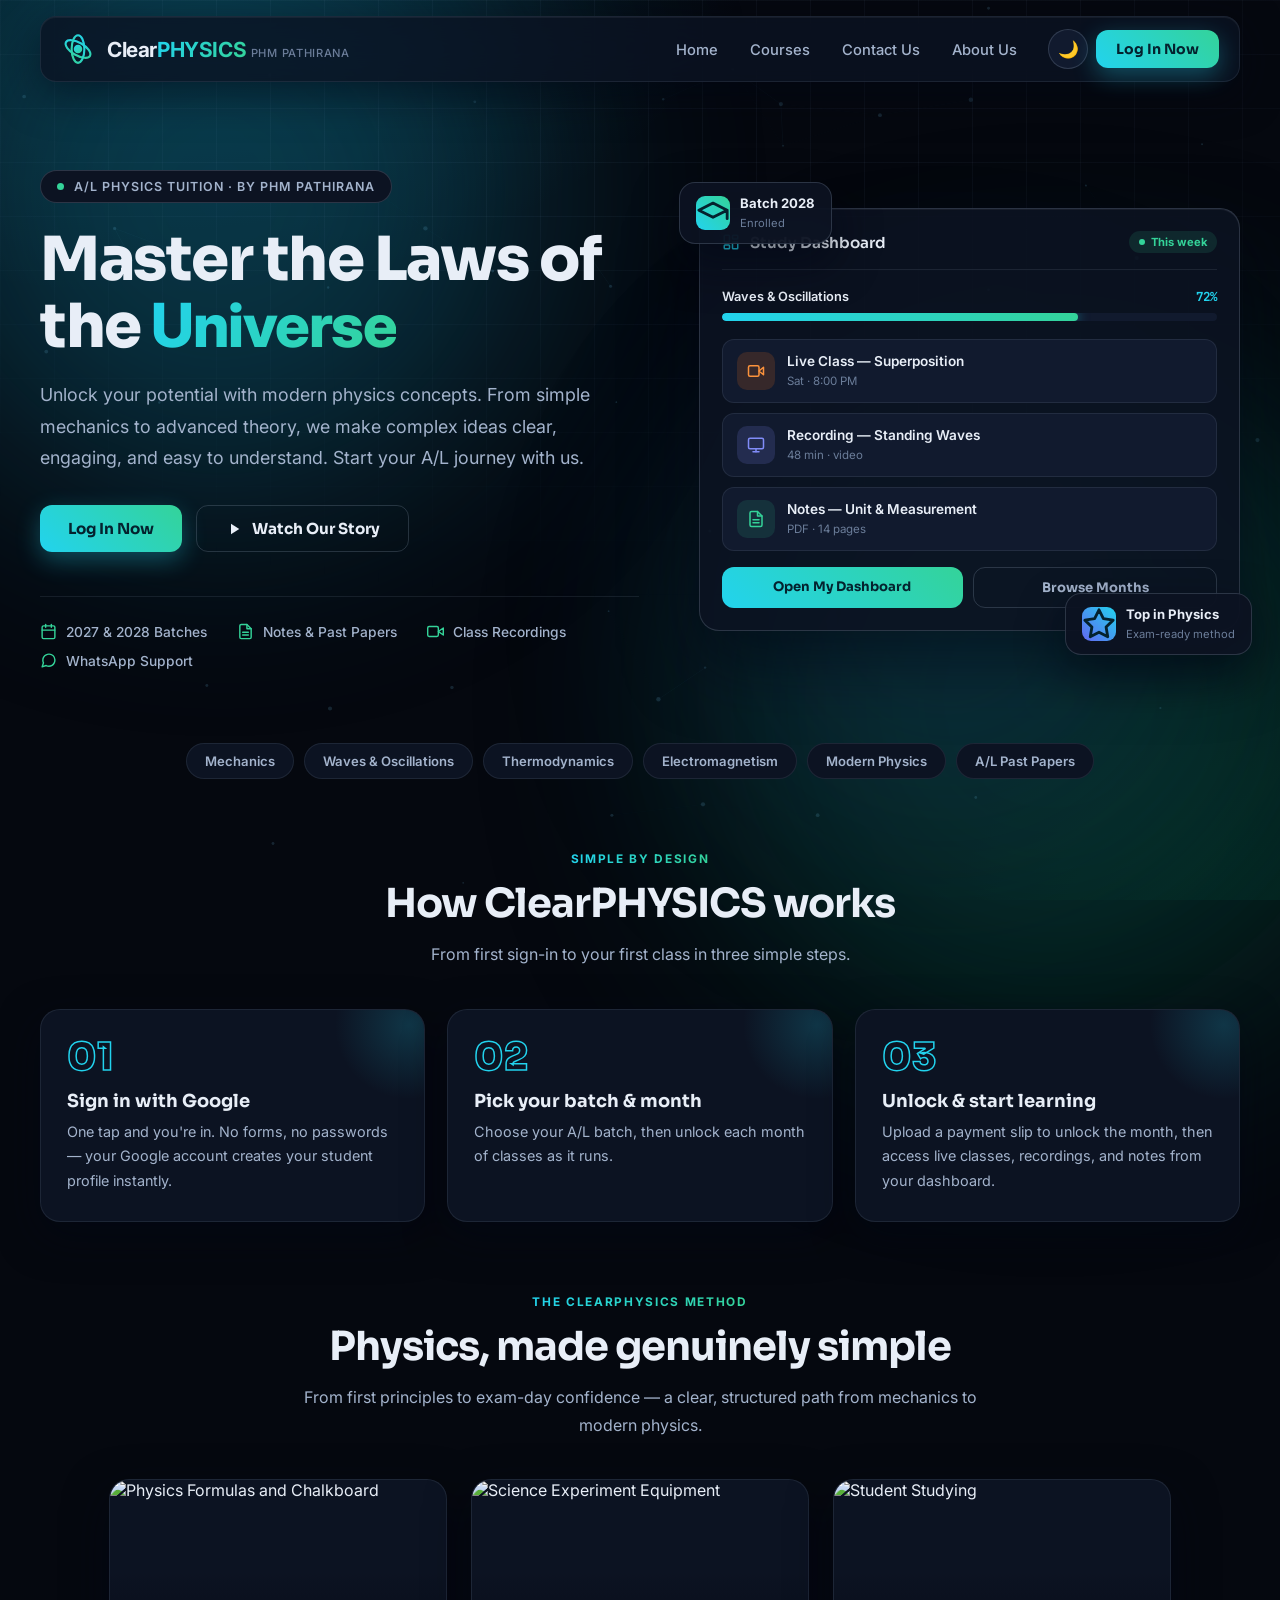
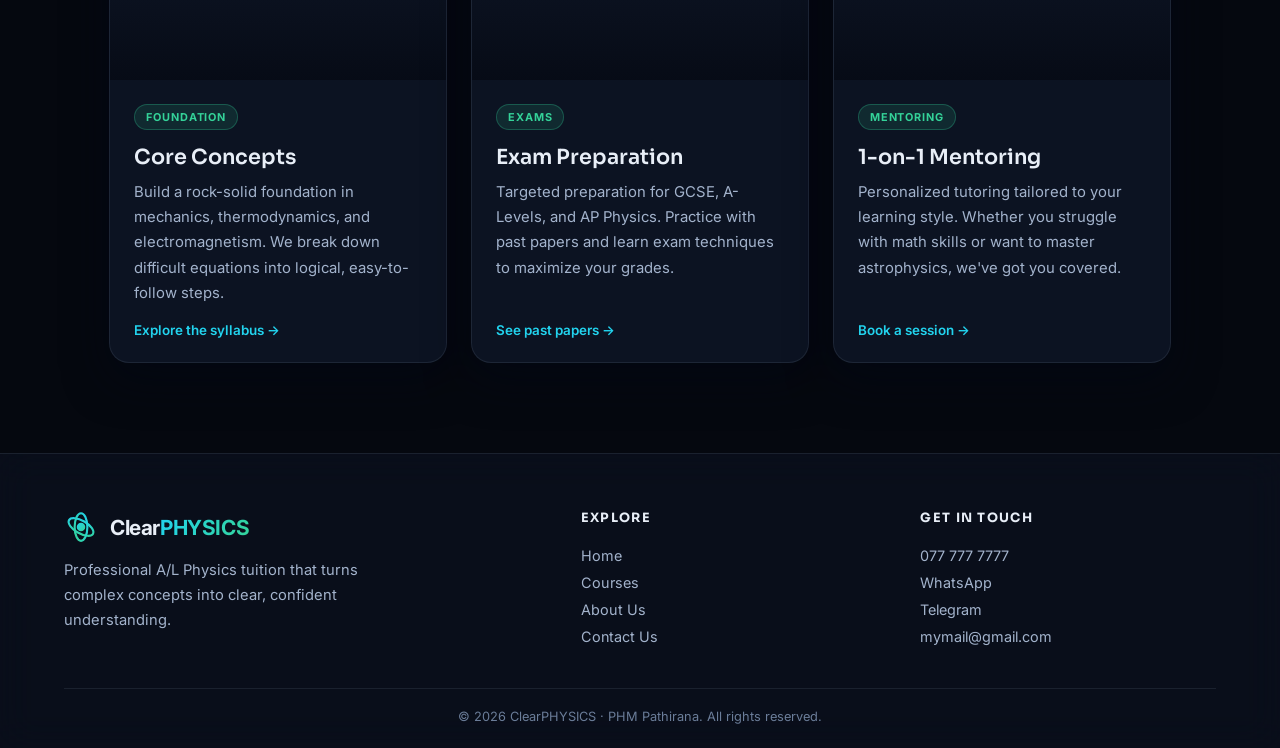
==== commit 3ecfbfec: "Update index.html" ====
--- a/index.html
+++ b/index.html
@@ -458,29 +458,29 @@
             <p>Reach out directly — pick whichever way works best for you.</p>
         </div>
         <div class="contact-grid">
-            <a class="contact-card" href="tel:+94777777777">
+            <a class="contact-card" href="tel:+94727262238">
                 <div class="contact-icon-badge">
                     <svg viewBox="0 0 24 24" fill="none" stroke="currentColor" stroke-width="2" stroke-linecap="round" stroke-linejoin="round">
                         <path d="M22 16.92v3a2 2 0 0 1-2.18 2 19.79 19.79 0 0 1-8.63-3.07 19.5 19.5 0 0 1-6-6 19.79 19.79 0 0 1-3.07-8.67A2 2 0 0 1 4.11 2h3a2 2 0 0 1 2 1.72c.127.96.362 1.903.7 2.81a2 2 0 0 1-.45 2.11L8.09 9.91a16 16 0 0 0 6 6l1.27-1.27a2 2 0 0 1 2.11-.45c.907.338 1.85.573 2.81.7A2 2 0 0 1 22 16.92z"/>
                     </svg>
                 </div>
                 <div class="contact-title">Call</div>
-                <div class="contact-value">077 777 7777</div>
+                <div class="contact-value">072 726 2238</div>
                 <span class="contact-action">Tap to Call</span>
             </a>
 
-            <a class="contact-card contact-whatsapp" href="https://wa.me/94777777777" target="_blank" rel="noopener">
+            <a class="contact-card contact-whatsapp" href="https://wa.me/94727262238" target="_blank" rel="noopener">
                 <div class="contact-icon-badge">
                     <svg viewBox="0 0 24 24" fill="none" stroke="currentColor" stroke-width="2" stroke-linecap="round" stroke-linejoin="round">
                         <path d="M21 11.5a8.38 8.38 0 0 1-.9 3.8 8.5 8.5 0 0 1-7.6 4.7 8.38 8.38 0 0 1-3.8-.9L3 21l1.9-5.7a8.38 8.38 0 0 1-.9-3.8 8.5 8.5 0 0 1 4.7-7.6 8.38 8.38 0 0 1 3.8-.9h.5a8.48 8.48 0 0 1 8 8v.5z"/>
                     </svg>
                 </div>
                 <div class="contact-title">WhatsApp</div>
-                <div class="contact-value">077 777 7777</div>
+                <div class="contact-value">072 726 2238</div>
                 <span class="contact-action">Chat on WhatsApp</span>
             </a>
 
-            <a class="contact-card contact-telegram" href="https://t.me/+94777777777" target="_blank" rel="noopener">
+            <a class="contact-card contact-telegram" href="https://t.me/harshilamalith" target="_blank" rel="noopener">
                 <div class="contact-icon-badge">
                     <svg viewBox="0 0 24 24" fill="none" stroke="currentColor" stroke-width="2" stroke-linecap="round" stroke-linejoin="round">
                         <line x1="22" y1="2" x2="11" y2="13"/>
@@ -488,11 +488,11 @@
                     </svg>
                 </div>
                 <div class="contact-title">Telegram</div>
-                <div class="contact-value">077 777 7777</div>
+                <div class="contact-value">Harshila Malith</div>
                 <span class="contact-action">Message on Telegram</span>
             </a>
 
-            <a class="contact-card" href="mailto:mymail@gmail.com">
+            <a class="contact-card" href="mailto:harshilapathirana@gmail.com">
                 <div class="contact-icon-badge">
                     <svg viewBox="0 0 24 24" fill="none" stroke="currentColor" stroke-width="2" stroke-linecap="round" stroke-linejoin="round">
                         <rect x="2" y="4" width="20" height="16" rx="2"/>
@@ -500,7 +500,7 @@
                     </svg>
                 </div>
                 <div class="contact-title">Email</div>
-                <div class="contact-value">mymail@gmail.com</div>
+                <div class="contact-value">harshilapathirana@gmail.com</div>
                 <span class="contact-action">Send an Email</span>
             </a>
         </div>
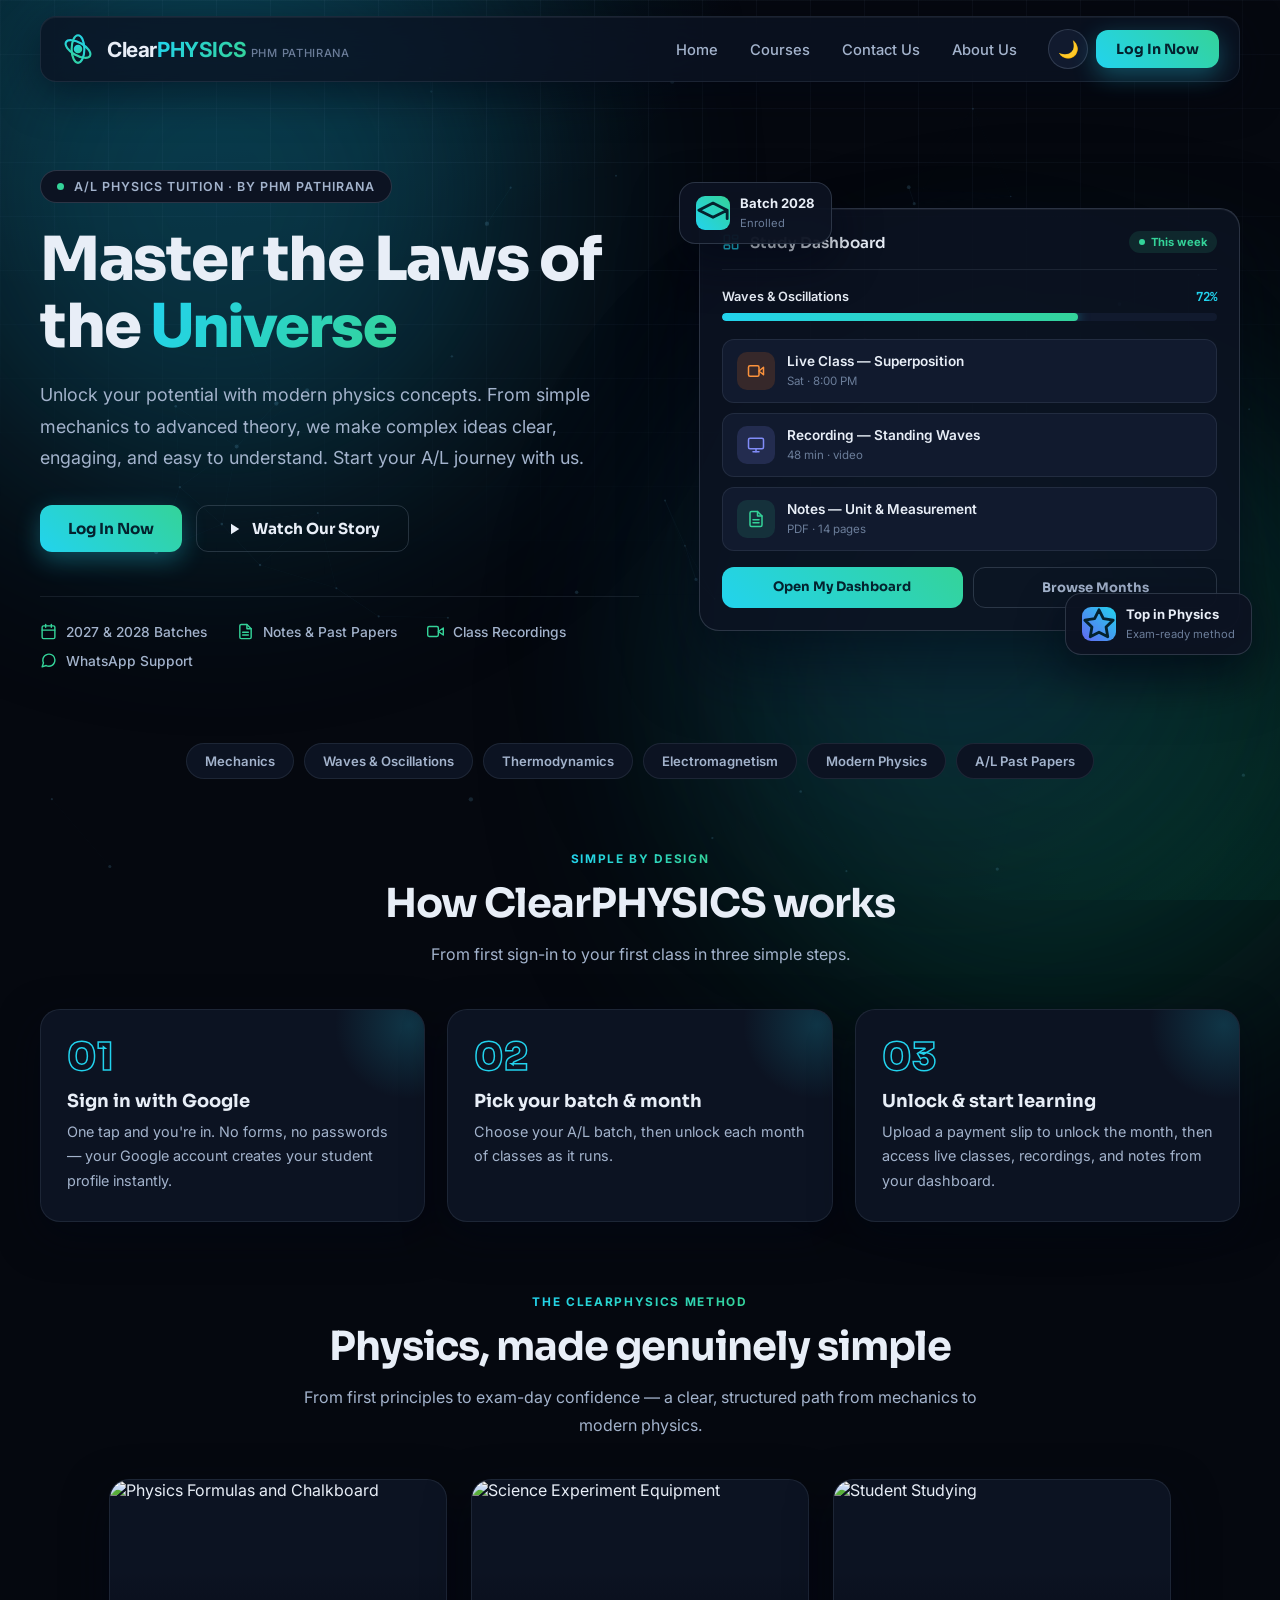
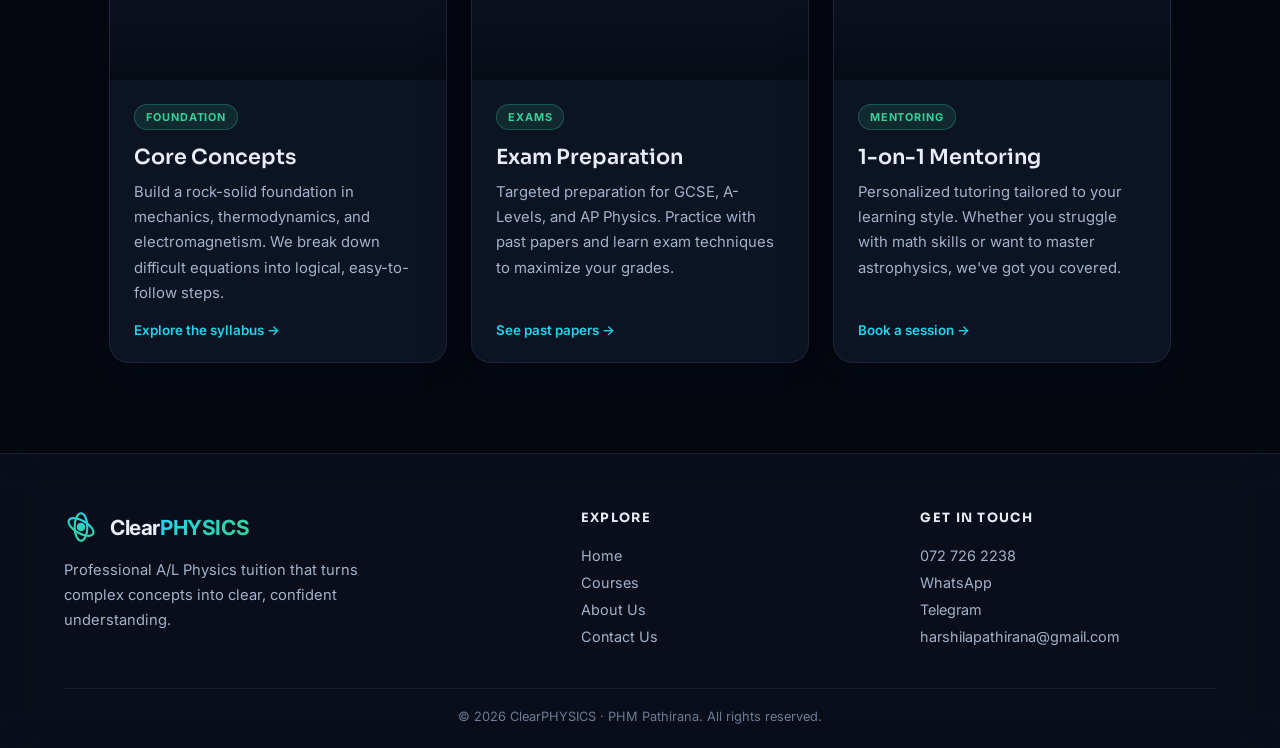
==== commit db4f3603: "Update index.html" ====
--- a/index.html
+++ b/index.html
@@ -604,10 +604,10 @@
 
             <div class="footer-col" data-reveal>
                 <h4>Get in Touch</h4>
-                <a href="tel:+94777777777">077 777 7777</a>
-                <a href="https://wa.me/94777777777" target="_blank" rel="noopener">WhatsApp</a>
-                <a href="https://t.me/+94777777777" target="_blank" rel="noopener">Telegram</a>
-                <a href="mailto:mymail@gmail.com">mymail@gmail.com</a>
+                <a href="tel:+94727262238">072 726 2238</a>
+                <a href="https://wa.me/94727262238" target="_blank" rel="noopener">WhatsApp</a>
+                <a href="https://t.me/harshilamalith" target="_blank" rel="noopener">Telegram</a>
+                <a href="mailto:harshilapathirana@gmail.com">harshilapathirana@gmail.com</a>
             </div>
         </div>
         <div class="footer-bottom">
